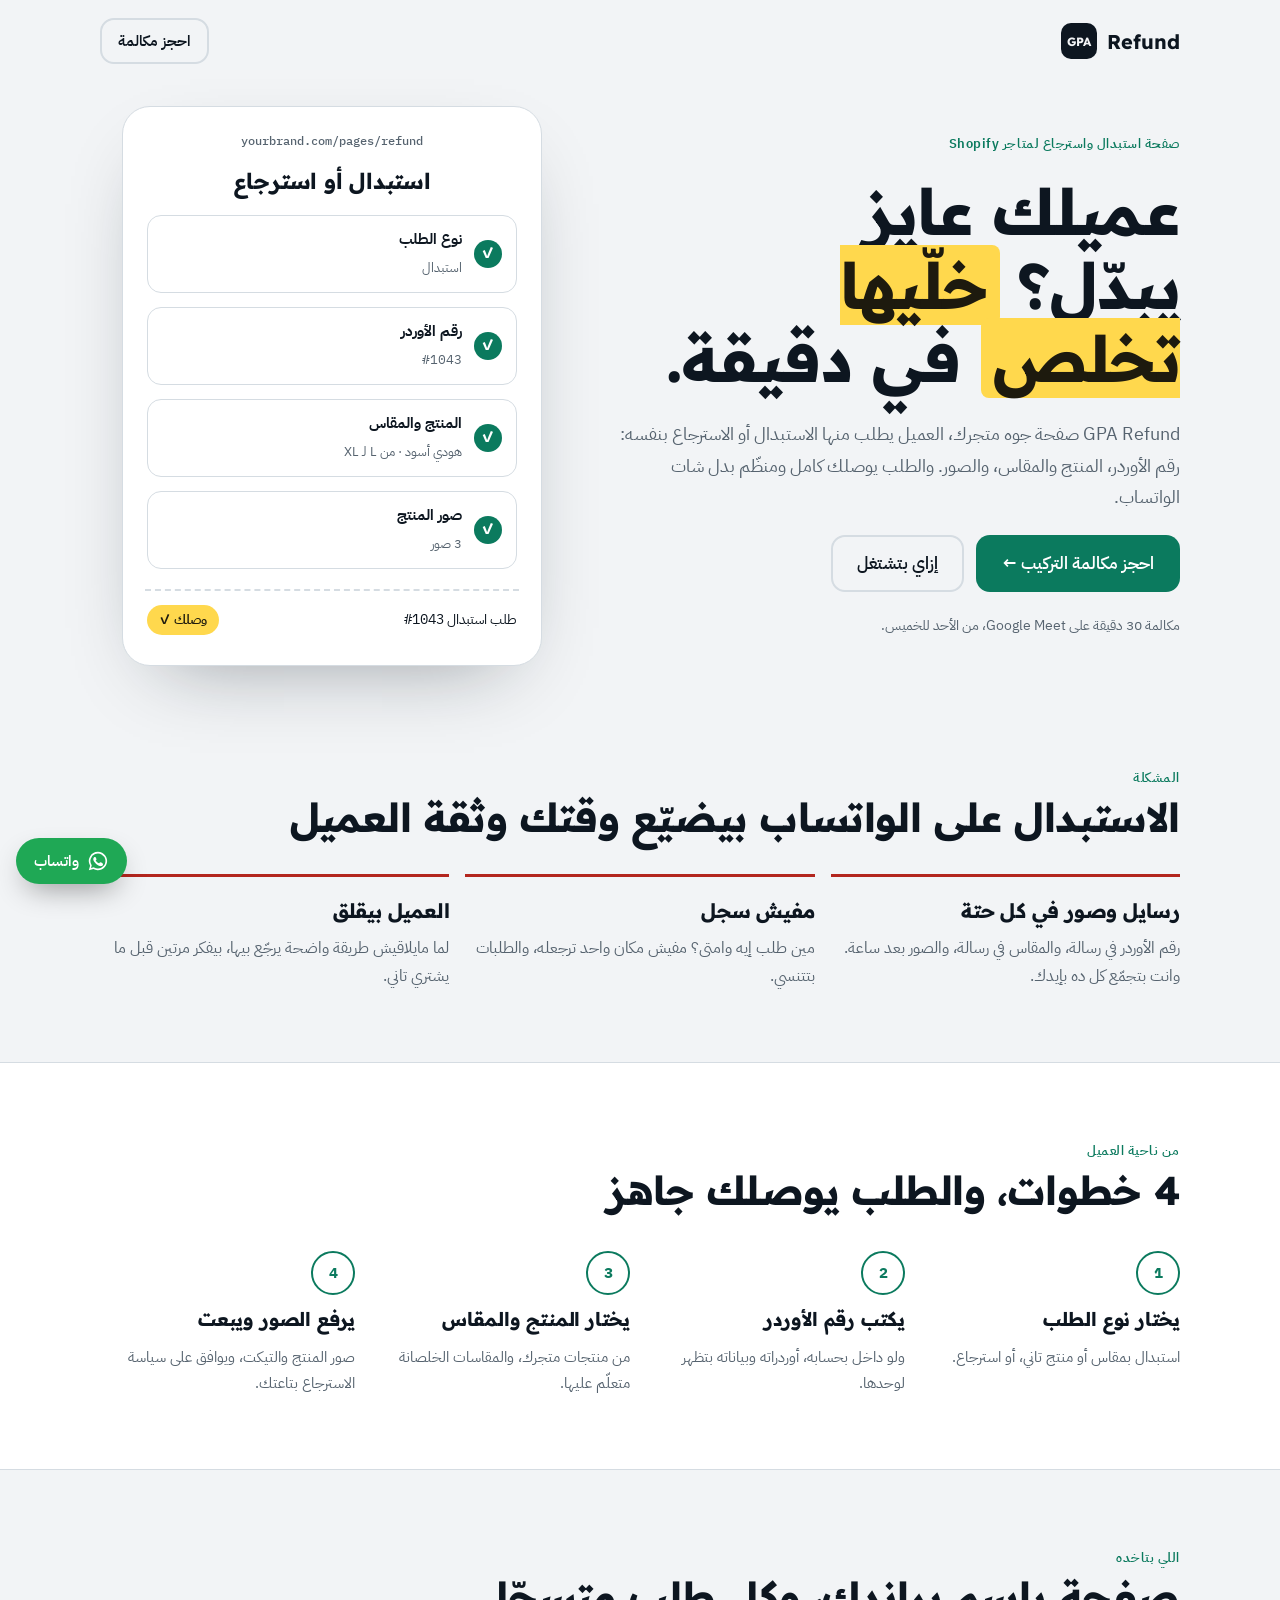
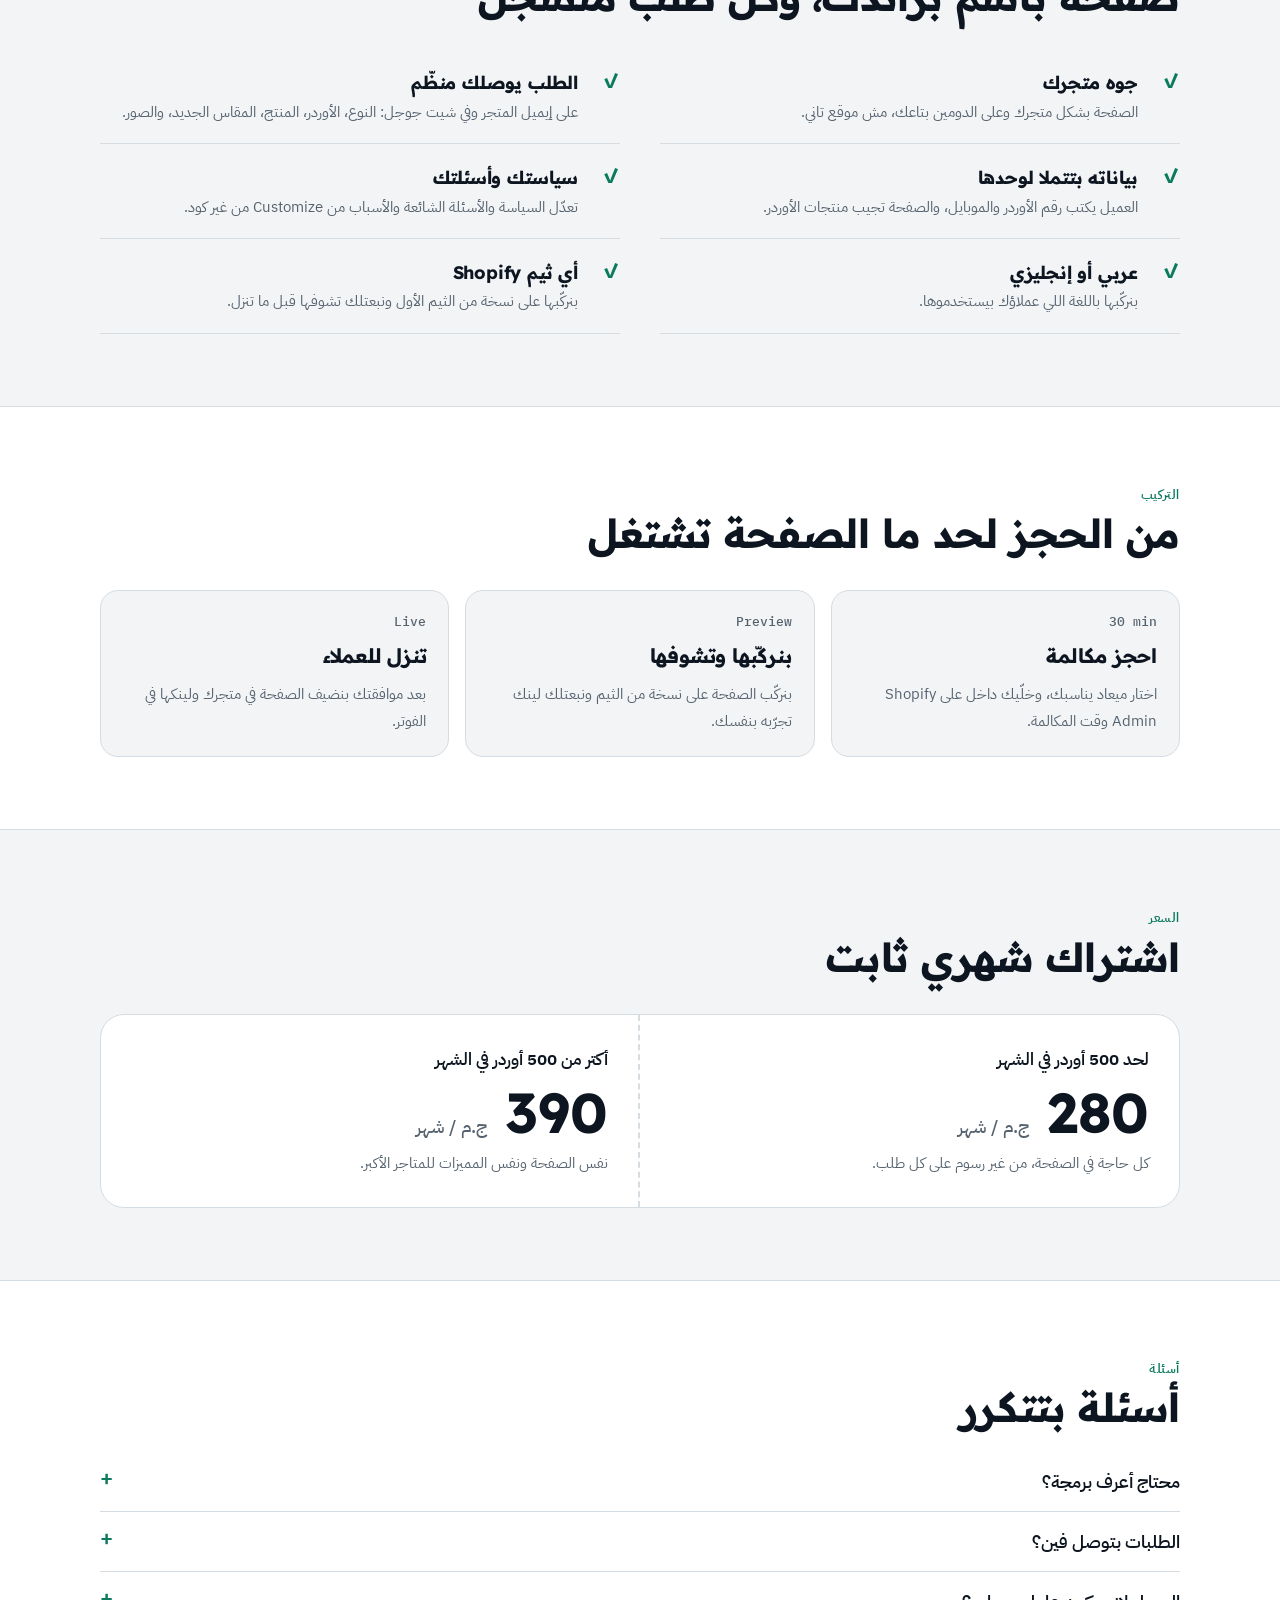
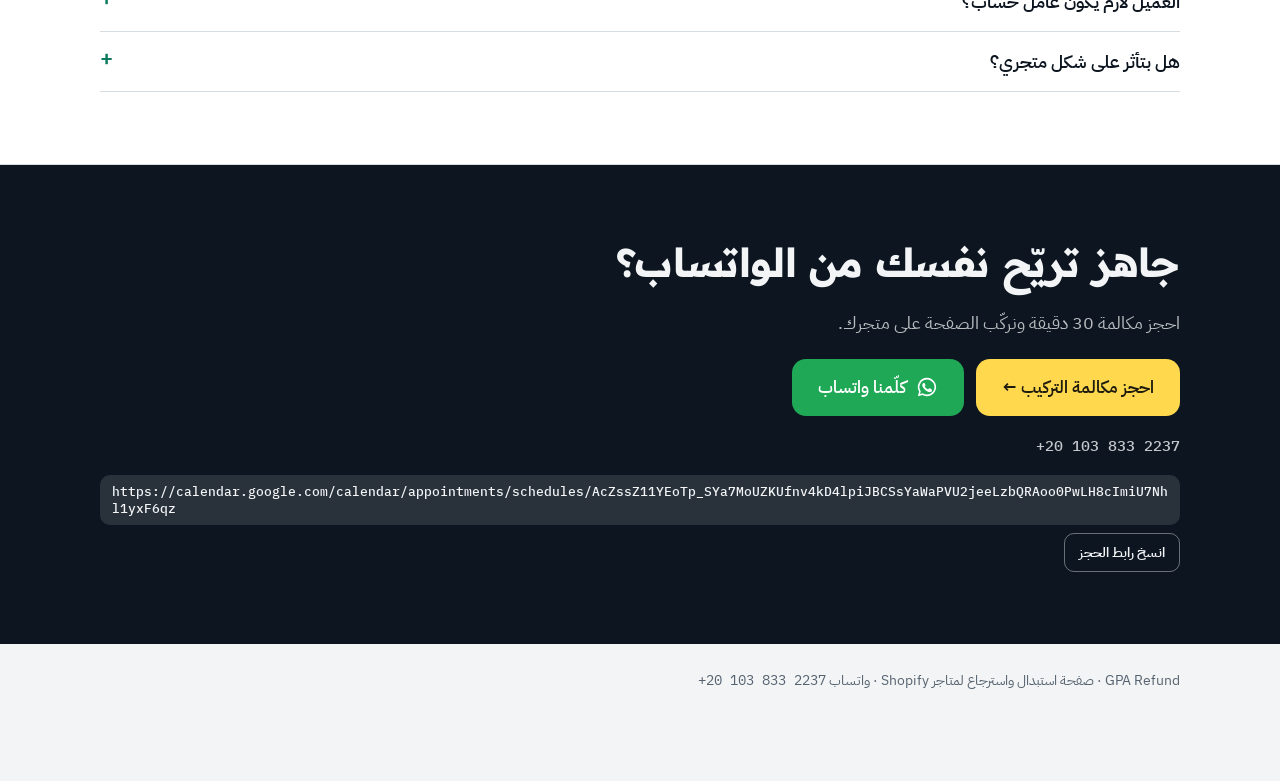
==== index.html @ 0c6393ae "Add files via upload" ====
<!doctype html>
<html lang="ar" dir="rtl">
<head>
<meta charset="utf-8">
<meta name="viewport" content="width=device-width,initial-scale=1,viewport-fit=cover">
<meta name="description" content="GPA Refund — صفحة استبدال واسترجاع لمتاجر Shopify. احجز مكالمة التركيب.">
<style>:root{color-scheme:light;padding-top:env(safe-area-inset-top,0px);padding-bottom:env(safe-area-inset-bottom,0px)}body{margin:0}img{max-width:100%}[hidden]{display:none!important}</style>
<title>GPA Refund</title>
<link rel="preconnect" href="https://fonts.googleapis.com">
<link rel="preconnect" href="https://fonts.gstatic.com" crossorigin>
<link rel="stylesheet" href="https://fonts.googleapis.com/css2?family=Readex+Pro:wght@500;700&family=IBM+Plex+Sans+Arabic:wght@400;500;600&family=IBM+Plex+Mono:wght@500&display=swap">
<style>
  /* Layout: a return-slip motif — sections read like the stub of a returns ticket; one bold hero, quiet bands below */
  :root {
    --bg: #f2f4f6; --paper: #ffffff; --ink: #0d1620; --muted: #56636f; --line: #d5dce2;
    --accent: #0b7a5e; --accent-ink: #ffffff; --tag: #ffd84d; --tag-ink: #1d1a0e; --bad: #b3261e;
    --display: "Readex Pro", "IBM Plex Sans Arabic", system-ui, sans-serif;
    --body: "IBM Plex Sans Arabic", "Segoe UI", system-ui, sans-serif;
    --mono: "IBM Plex Mono", ui-monospace, Menlo, monospace;
  }
  @media (prefers-color-scheme: dark) {
    :root:not([data-theme="light"]) { --bg: #0c1218; --paper: #141c25; --ink: #e9eef3; --muted: #9aa7b3; --line: #26323f; --accent: #3cc49d; --accent-ink: #04221a; --tag: #f4cd3c; --tag-ink: #1d1a0e; --bad: #ff8a80; color-scheme: dark; }
  }
  :root[data-theme="dark"] { --bg: #0c1218; --paper: #141c25; --ink: #e9eef3; --muted: #9aa7b3; --line: #26323f; --accent: #3cc49d; --accent-ink: #04221a; --tag: #f4cd3c; --tag-ink: #1d1a0e; --bad: #ff8a80; color-scheme: dark; }

  * { box-sizing: border-box; }
  body { background: var(--bg); color: var(--ink); font: 400 17px/1.75 var(--body); }
  .band { padding-left: max(16px, env(safe-area-inset-left, 0px)); padding-right: max(16px, env(safe-area-inset-right, 0px)); padding-block: 72px; }
  .wrap { max-width: 1080px; margin-inline: auto; }
  h1, h2, h3 { font-family: var(--display); text-wrap: balance; margin: 0; letter-spacing: -0.01em; }
  h2 { font-size: clamp(28px, 4vw, 40px); line-height: 1.25; }
  p { margin: 0; }
  .lead { color: var(--muted); font-size: 18px; max-width: 58ch; }
  .eyebrow { font: 600 13px var(--body); color: var(--accent); letter-spacing: .04em; }
  .mono { font-family: var(--mono); direction: ltr; unicode-bidi: isolate; }
  a { color: inherit; }
  :focus-visible { outline: 3px solid var(--accent); outline-offset: 3px; border-radius: 6px; }

  .btn { display: inline-flex; align-items: center; gap: 10px; font: 600 17px var(--body); text-decoration: none; border-radius: 14px; padding: 14px 24px; min-height: 52px; border: 2px solid transparent; transition: transform .15s ease; }
  .btn:hover { transform: translateY(-2px); }
  .btn--main { background: var(--accent); color: var(--accent-ink); }
  .btn--ghost { border-color: var(--line); color: var(--ink); background: transparent; }
  @media (prefers-reduced-motion: reduce) { .btn { transition: none; } .btn:hover { transform: none; } }

  /* nav */
  .nav { padding-block: 18px; padding-left: max(16px, env(safe-area-inset-left, 0px)); padding-right: max(16px, env(safe-area-inset-right, 0px)); }
  .nav .wrap { display: flex; justify-content: space-between; align-items: center; gap: 12px; }
  .logo { display: flex; align-items: center; gap: 10px; font: 700 20px var(--display); direction: ltr; }
  .logo i { font-style: normal; display: grid; place-items: center; width: 36px; height: 36px; border-radius: 10px; background: var(--ink); color: var(--bg); font-size: 12px; }

  /* hero */
  .hero { padding-top: 24px; }
  .hero .wrap { display: grid; grid-template-columns: 1.1fr .9fr; gap: 48px; align-items: center; }
  .hero h1 { font-size: clamp(38px, 6vw, 64px); line-height: 1.15; }
  .hero h1 em { font-style: normal; background: var(--tag); color: var(--tag-ink); padding-inline: .18em; border-radius: 8px; }
  .hero .copy { display: grid; gap: 22px; min-width: 0; }
  .ctas { display: flex; flex-wrap: wrap; gap: 12px; }
  .note { font-size: 14px; color: var(--muted); }

  /* the slip (phone mock) */
  .slip { background: var(--paper); border: 1px solid var(--line); border-radius: 28px; padding: 26px 24px 30px; display: grid; gap: 14px; box-shadow: 0 30px 80px -40px rgba(13,22,32,.45); position: relative; max-width: 420px; justify-self: center; width: 100%; }
  .slip::after { content: ""; position: absolute; inset-inline: 22px; bottom: 74px; border-top: 2px dashed var(--line); }
  .slip .url { font: 500 12px var(--mono); color: var(--muted); text-align: center; direction: ltr; }
  .slip h3 { font-size: 22px; text-align: center; }
  .step { display: flex; align-items: center; gap: 12px; border: 1px solid var(--line); border-radius: 14px; padding: 10px 14px; }
  .step b { display: block; font-size: 15px; }
  .step small { color: var(--muted); font-size: 13px; }
  .tick { flex: none; width: 28px; height: 28px; border-radius: 50%; background: var(--accent); color: var(--accent-ink); display: grid; place-items: center; font-size: 15px; font-weight: 700; }
  .stub { display: flex; justify-content: space-between; align-items: center; gap: 10px; padding-top: 22px; font-size: 14px; }
  .stub .mono { font-size: 14px; }
  .chip { background: var(--tag); color: var(--tag-ink); border-radius: 999px; padding: 4px 12px; font-weight: 600; font-size: 13px; }

  /* problem */
  .pains { display: grid; grid-template-columns: repeat(3, 1fr); gap: 16px; margin-top: 32px; }
  .pain { border-top: 3px solid var(--bad); padding-top: 16px; display: grid; gap: 6px; min-width: 0; }
  .pain h3 { font-size: 20px; }
  .pain p { color: var(--muted); font-size: 16px; }

  /* flow */
  .paper { background: var(--paper); border-block: 1px solid var(--line); }
  .flow { list-style: none; padding: 0; margin: 36px 0 0; display: grid; grid-template-columns: repeat(4, 1fr); gap: 20px; counter-reset: s; }
  .flow li { counter-increment: s; display: grid; gap: 8px; align-content: start; min-width: 0; }
  .flow li::before { content: counter(s); font: 700 15px var(--mono); width: 40px; height: 40px; border-radius: 50%; border: 2px solid var(--accent); color: var(--accent); display: grid; place-items: center; }
  .flow h3 { font-size: 19px; }
  .flow p { color: var(--muted); font-size: 15px; }

  /* features */
  .feats { display: grid; grid-template-columns: repeat(2, 1fr); gap: 0 40px; margin-top: 28px; }
  .feat { display: grid; grid-template-columns: 28px 1fr; gap: 14px; padding-block: 18px; border-bottom: 1px solid var(--line); min-width: 0; }
  .feat .k { color: var(--accent); font-weight: 700; font-size: 20px; line-height: 1.4; }
  .feat h3 { font-size: 18px; }
  .feat p { color: var(--muted); font-size: 15px; }

  /* setup */
  .setup { display: grid; grid-template-columns: repeat(3, 1fr); gap: 16px; margin-top: 32px; }
  .s { background: var(--bg); border: 1px solid var(--line); border-radius: 18px; padding: 22px; display: grid; gap: 8px; align-content: start; min-width: 0; }
  .s .t { font: 500 13px var(--mono); color: var(--muted); direction: ltr; text-align: end; }
  .s h3 { font-size: 20px; }
  .s p { color: var(--muted); font-size: 15px; }

  /* pricing */
  .price { display: grid; grid-template-columns: 1fr 1fr; gap: 0; margin-top: 32px; background: var(--paper); border: 1px solid var(--line); border-radius: 24px; overflow: hidden; }
  .plan { padding: 30px; display: grid; gap: 10px; align-content: start; min-width: 0; }
  .plan + .plan { border-inline-start: 2px dashed var(--line); }
  .plan .amt { font: 700 56px/1 var(--display); font-variant-numeric: tabular-nums; }
  .plan .amt small { font: 500 18px var(--body); color: var(--muted); }
  .plan p { color: var(--muted); font-size: 15px; }
  .plan .who { font-weight: 600; }

  /* faq */
  details { border-bottom: 1px solid var(--line); padding-block: 16px; }
  summary { cursor: pointer; font: 600 18px var(--body); list-style: none; display: flex; justify-content: space-between; gap: 12px; }
  summary::-webkit-details-marker { display: none; }
  summary::after { content: "+"; color: var(--accent); font-size: 22px; line-height: 1; }
  details[open] summary::after { content: "−"; }
  details p { color: var(--muted); margin-top: 8px; font-size: 16px; max-width: 70ch; }

  /* final */
  .final { background: var(--ink); color: var(--bg); }
  .final .wrap { display: grid; gap: 20px; justify-items: start; }
  .final h2 { color: var(--bg); }
  .final .lead { color: color-mix(in srgb, var(--bg) 75%, transparent); }
  .final .btn--main { background: var(--tag); color: var(--tag-ink); }
  .copyrow { display: flex; flex-wrap: wrap; gap: 8px; align-items: center; max-width: 100%; }
  .copyrow code { font: 500 13px var(--mono); background: color-mix(in srgb, var(--bg) 12%, transparent); padding: 8px 12px; border-radius: 10px; overflow-wrap: anywhere; direction: ltr; max-width: 100%; }
  .copybtn { font: 600 14px var(--body); background: transparent; color: var(--bg); border: 1px solid color-mix(in srgb, var(--bg) 40%, transparent); border-radius: 10px; padding: 8px 14px; cursor: pointer; }
  .wa { --wa: #1fa855; --wa-ink: #ffffff; }
  @media (prefers-color-scheme: dark) { :root:not([data-theme="light"]) .wa { --wa: #25d366; --wa-ink: #05210f; } }
  :root[data-theme="dark"] .wa { --wa: #25d366; --wa-ink: #05210f; }
  .btn--wa { background: var(--wa); color: var(--wa-ink); }
  .wa-float { position: fixed; z-index: 20; left: calc(16px + env(safe-area-inset-left, 0px)); bottom: calc(16px + env(safe-area-inset-bottom, 0px)); display: inline-flex; align-items: center; gap: 8px; background: var(--wa); color: var(--wa-ink); text-decoration: none; font: 600 15px var(--body); border-radius: 999px; padding: 12px 18px; box-shadow: 0 12px 30px -10px rgba(0,0,0,.45); }
  .wa-float svg, .btn--wa svg { width: 22px; height: 22px; flex: none; }
  .final .phone { font: 500 15px var(--mono); direction: ltr; unicode-bidi: isolate; color: color-mix(in srgb, var(--bg) 80%, transparent); user-select: all; }
  footer { padding-bottom: 88px; }
  footer { padding-block: 24px 88px; padding-left: max(16px, env(safe-area-inset-left, 0px)); padding-right: max(16px, env(safe-area-inset-right, 0px)); color: var(--muted); font-size: 14px; }

  @media (max-width: 860px) {
    .hero .wrap { grid-template-columns: 1fr; }
    .pains, .setup { grid-template-columns: 1fr; }
    .flow { grid-template-columns: 1fr 1fr; }
    .feats, .price { grid-template-columns: 1fr; }
    .plan + .plan { border-inline-start: 0; border-top: 2px dashed var(--line); }
    .band { padding-block: 56px; }
  }
  @media (max-width: 480px) { .flow { grid-template-columns: 1fr; } }
</style>

</head>
<body>
<div dir="rtl" lang="ar">
  <header class="nav">
    <div class="wrap">
      <div class="logo"><i>GPA</i>Refund</div>
      <a class="btn btn--ghost" href="https://calendar.google.com/calendar/appointments/schedules/AcZssZ11YEoTp_SYa7MoUZKUfnv4kD4lpiJBCSsYaWaPVU2jeeLzbQRAoo0PwLH8cImiU7Nhl1yxF6qz" target="_blank" rel="noopener" style="min-height:44px;padding:10px 16px;font-size:15px">احجز مكالمة</a>
    </div>
  </header>

  <section class="band hero">
    <div class="wrap">
      <div class="copy">
        <span class="eyebrow">صفحة استبدال واسترجاع لمتاجر Shopify</span>
        <h1>عميلك عايز يبدّل؟ <em>خلّيها تخلص</em> في دقيقة.</h1>
        <p class="lead">GPA Refund صفحة جوه متجرك، العميل يطلب منها الاستبدال أو الاسترجاع بنفسه: رقم الأوردر، المنتج والمقاس، والصور. والطلب يوصلك كامل ومنظّم بدل شات الواتساب.</p>
        <div class="ctas">
          <a class="btn btn--main" href="https://calendar.google.com/calendar/appointments/schedules/AcZssZ11YEoTp_SYa7MoUZKUfnv4kD4lpiJBCSsYaWaPVU2jeeLzbQRAoo0PwLH8cImiU7Nhl1yxF6qz" target="_blank" rel="noopener">احجز مكالمة التركيب ←</a>
          <a class="btn btn--ghost" href="#how">إزاي بتشتغل</a>
        </div>
        <p class="note">مكالمة 30 دقيقة على Google Meet، من الأحد للخميس.</p>
      </div>

      <div class="slip" aria-label="مثال لطلب استبدال من الصفحة">
        <div class="url">yourbrand.com/pages/refund</div>
        <h3>استبدال أو استرجاع</h3>
        <div class="step"><span class="tick">✓</span><div><b>نوع الطلب</b><small>استبدال</small></div></div>
        <div class="step"><span class="tick">✓</span><div><b>رقم الأوردر</b><small class="mono">#1043</small></div></div>
        <div class="step"><span class="tick">✓</span><div><b>المنتج والمقاس</b><small>هودي أسود · من L لـ XL</small></div></div>
        <div class="step"><span class="tick">✓</span><div><b>صور المنتج</b><small>3 صور</small></div></div>
        <div class="stub"><span>طلب استبدال <span class="mono">#1043</span></span><span class="chip">وصلك ✓</span></div>
      </div>
    </div>
  </section>

  <section class="band" style="padding-top:24px">
    <div class="wrap">
      <span class="eyebrow">المشكلة</span>
      <h2>الاستبدال على الواتساب بيضيّع وقتك وثقة العميل</h2>
      <div class="pains">
        <div class="pain"><h3>رسايل وصور في كل حتة</h3><p>رقم الأوردر في رسالة، والمقاس في رسالة، والصور بعد ساعة. وانت بتجمّع كل ده بإيدك.</p></div>
        <div class="pain"><h3>مفيش سجل</h3><p>مين طلب إيه وامتى؟ مفيش مكان واحد ترجعله، والطلبات بتتنسي.</p></div>
        <div class="pain"><h3>العميل بيقلق</h3><p>لما مايلاقيش طريقة واضحة يرجّع بيها، بيفكر مرتين قبل ما يشتري تاني.</p></div>
      </div>
    </div>
  </section>

  <section class="band paper" id="how">
    <div class="wrap">
      <span class="eyebrow">من ناحية العميل</span>
      <h2>4 خطوات، والطلب يوصلك جاهز</h2>
      <ol class="flow">
        <li><h3>يختار نوع الطلب</h3><p>استبدال بمقاس أو منتج تاني، أو استرجاع.</p></li>
        <li><h3>يكتب رقم الأوردر</h3><p>ولو داخل بحسابه، أوردراته وبياناته بتظهر لوحدها.</p></li>
        <li><h3>يختار المنتج والمقاس</h3><p>من منتجات متجرك، والمقاسات الخلصانة متعلّم عليها.</p></li>
        <li><h3>يرفع الصور ويبعت</h3><p>صور المنتج والتيكت، ويوافق على سياسة الاسترجاع بتاعتك.</p></li>
      </ol>
    </div>
  </section>

  <section class="band">
    <div class="wrap">
      <span class="eyebrow">اللي بتاخده</span>
      <h2>صفحة باسم براندك، وكل طلب متسجّل</h2>
      <div class="feats">
        <div class="feat"><span class="k">✓</span><div><h3>جوه متجرك</h3><p>الصفحة بشكل متجرك وعلى الدومين بتاعك، مش موقع تاني.</p></div></div>
        <div class="feat"><span class="k">✓</span><div><h3>الطلب يوصلك منظّم</h3><p>على إيميل المتجر وفي شيت جوجل: النوع، الأوردر، المنتج، المقاس الجديد، والصور.</p></div></div>
        <div class="feat"><span class="k">✓</span><div><h3>بياناته بتتملا لوحدها</h3><p>العميل يكتب رقم الأوردر والموبايل، والصفحة تجيب منتجات الأوردر.</p></div></div>
        <div class="feat"><span class="k">✓</span><div><h3>سياستك وأسئلتك</h3><p>تعدّل السياسة والأسئلة الشائعة والأسباب من Customize من غير كود.</p></div></div>
        <div class="feat"><span class="k">✓</span><div><h3>عربي أو إنجليزي</h3><p>بنركّبها باللغة اللي عملاؤك بيستخدموها.</p></div></div>
        <div class="feat"><span class="k">✓</span><div><h3>أي ثيم Shopify</h3><p>بنركّبها على نسخة من الثيم الأول ونبعتلك تشوفها قبل ما تنزل.</p></div></div>
      </div>
    </div>
  </section>

  <section class="band paper">
    <div class="wrap">
      <span class="eyebrow">التركيب</span>
      <h2>من الحجز لحد ما الصفحة تشتغل</h2>
      <div class="setup">
        <div class="s"><span class="t">30 min</span><h3>احجز مكالمة</h3><p>اختار ميعاد يناسبك، وخلّيك داخل على Shopify Admin وقت المكالمة.</p></div>
        <div class="s"><span class="t">Preview</span><h3>بنركّبها وتشوفها</h3><p>بنركّب الصفحة على نسخة من الثيم ونبعتلك لينك تجرّبه بنفسك.</p></div>
        <div class="s"><span class="t">Live</span><h3>تنزل للعملاء</h3><p>بعد موافقتك بنضيف الصفحة في متجرك ولينكها في الفوتر.</p></div>
      </div>
    </div>
  </section>

  <section class="band" id="price">
    <div class="wrap">
      <span class="eyebrow">السعر</span>
      <h2>اشتراك شهري ثابت</h2>
      <div class="price">
        <div class="plan"><span class="who">لحد 500 أوردر في الشهر</span><div class="amt">280 <small>ج.م / شهر</small></div><p>كل حاجة في الصفحة، من غير رسوم على كل طلب.</p></div>
        <div class="plan"><span class="who">أكتر من 500 أوردر في الشهر</span><div class="amt">390 <small>ج.م / شهر</small></div><p>نفس الصفحة ونفس المميزات للمتاجر الأكبر.</p></div>
      </div>
    </div>
  </section>

  <section class="band paper">
    <div class="wrap">
      <span class="eyebrow">أسئلة</span>
      <h2>أسئلة بتتكرر</h2>
      <div style="margin-top:20px">
        <details><summary>محتاج أعرف برمجة؟</summary><p>لأ. إحنا بنركّبها معاك في المكالمة، وبعدها بتعدّل النصوص والسياسة من Customize عادي.</p></details>
        <details><summary>الطلبات بتوصل فين؟</summary><p>على إيميل المتجر، وبتتسجل كمان في شيت جوجل علشان يبقى عندك سجل لكل الطلبات.</p></details>
        <details><summary>العميل لازم يكون عامل حساب؟</summary><p>لأ. يكتب رقم الأوردر وبياناته. ولو عامل حساب ودخل، أوردراته بتظهرله لوحدها.</p></details>
        <details><summary>هل بتأثر على شكل متجري؟</summary><p>بنركّبها على نسخة من الثيم الأول وتشوفها بلينك Preview. مفيش حاجة بتتغير في متجرك قبل ما توافق.</p></details>
      </div>
    </div>
  </section>

  <section class="band final">
    <div class="wrap">
      <h2>جاهز تريّح نفسك من الواتساب؟</h2>
      <p class="lead">احجز مكالمة 30 دقيقة ونركّب الصفحة على متجرك.</p>
      <div class="ctas wa">
        <a class="btn btn--main" href="https://calendar.google.com/calendar/appointments/schedules/AcZssZ11YEoTp_SYa7MoUZKUfnv4kD4lpiJBCSsYaWaPVU2jeeLzbQRAoo0PwLH8cImiU7Nhl1yxF6qz" target="_blank" rel="noopener">احجز مكالمة التركيب ←</a>
        <a class="btn btn--wa" href="https://wa.me/201038332237?text=%D8%A3%D9%87%D9%84%D8%A7%D9%8B%D8%8C%20%D8%B9%D8%A7%D9%8A%D8%B2%20%D8%A3%D8%B9%D8%B1%D9%81%20%D8%AA%D9%81%D8%A7%D8%B5%D9%8A%D9%84%20GPA%20Refund" target="_blank" rel="noopener"><svg viewBox="0 0 24 24" fill="currentColor" aria-hidden="true"><path d="M12 2a10 10 0 0 0-8.6 15.1L2 22l5-1.3A10 10 0 1 0 12 2zm0 18.2c-1.5 0-3-.4-4.3-1.2l-.3-.2-3 .8.8-2.9-.2-.3A8.2 8.2 0 1 1 12 20.2zm4.5-6.1c-.2-.1-1.5-.7-1.7-.8-.2-.1-.4-.1-.6.1l-.8 1c-.1.2-.3.2-.5.1a6.7 6.7 0 0 1-3.3-2.9c-.2-.4.2-.4.7-1.3.1-.2 0-.3 0-.4l-.8-1.8c-.2-.5-.4-.4-.6-.4h-.5a1 1 0 0 0-.7.3 3 3 0 0 0-.9 2.2 5.2 5.2 0 0 0 1.1 2.7 11.8 11.8 0 0 0 4.5 4c1.7.7 2.3.8 3.2.6.5-.1 1.5-.6 1.7-1.2.2-.6.2-1.1.2-1.2-.1-.1-.3-.2-.5-.3z"/></svg>كلّمنا واتساب</a>
      </div>
      <p class="phone">+20 103 833 2237</p>
      <div class="copyrow">
        <code id="bookLink">https://calendar.google.com/calendar/appointments/schedules/AcZssZ11YEoTp_SYa7MoUZKUfnv4kD4lpiJBCSsYaWaPVU2jeeLzbQRAoo0PwLH8cImiU7Nhl1yxF6qz</code>
        <button type="button" class="copybtn" id="copyLink">انسخ رابط الحجز</button>
      </div>
    </div>
  </section>

  <footer><div class="wrap">GPA Refund · صفحة استبدال واسترجاع لمتاجر Shopify · واتساب <span class="mono">+20 103 833 2237</span></div></footer>
  <a class="wa wa-float" href="https://wa.me/201038332237?text=%D8%A3%D9%87%D9%84%D8%A7%D9%8B%D8%8C%20%D8%B9%D8%A7%D9%8A%D8%B2%20%D8%A3%D8%B9%D8%B1%D9%81%20%D8%AA%D9%81%D8%A7%D8%B5%D9%8A%D9%84%20GPA%20Refund" target="_blank" rel="noopener" aria-label="كلّمنا على واتساب"><svg viewBox="0 0 24 24" fill="currentColor" aria-hidden="true"><path d="M12 2a10 10 0 0 0-8.6 15.1L2 22l5-1.3A10 10 0 1 0 12 2zm0 18.2c-1.5 0-3-.4-4.3-1.2l-.3-.2-3 .8.8-2.9-.2-.3A8.2 8.2 0 1 1 12 20.2zm4.5-6.1c-.2-.1-1.5-.7-1.7-.8-.2-.1-.4-.1-.6.1l-.8 1c-.1.2-.3.2-.5.1a6.7 6.7 0 0 1-3.3-2.9c-.2-.4.2-.4.7-1.3.1-.2 0-.3 0-.4l-.8-1.8c-.2-.5-.4-.4-.6-.4h-.5a1 1 0 0 0-.7.3 3 3 0 0 0-.9 2.2 5.2 5.2 0 0 0 1.1 2.7 11.8 11.8 0 0 0 4.5 4c1.7.7 2.3.8 3.2.6.5-.1 1.5-.6 1.7-1.2.2-.6.2-1.1.2-1.2-.1-.1-.3-.2-.5-.3z"/></svg>واتساب</a>
</div>

<script>
  document.getElementById('copyLink').addEventListener('click', function () {
    var b = this, t = document.getElementById('bookLink').textContent.trim();
    function done(ok) { b.textContent = ok ? 'اتنسخ ✓' : 'حدّد الرابط وانسخه'; setTimeout(function () { b.textContent = 'انسخ رابط الحجز'; }, 2200); }
    try {
      navigator.clipboard.writeText(t).then(function () { done(true); }, function () { selectIt(); done(false); });
    } catch (e) { selectIt(); done(false); }
    function selectIt() { var r = document.createRange(); r.selectNodeContents(document.getElementById('bookLink')); var s = getSelection(); s.removeAllRanges(); s.addRange(r); }
  });
</script>

</body>
</html>
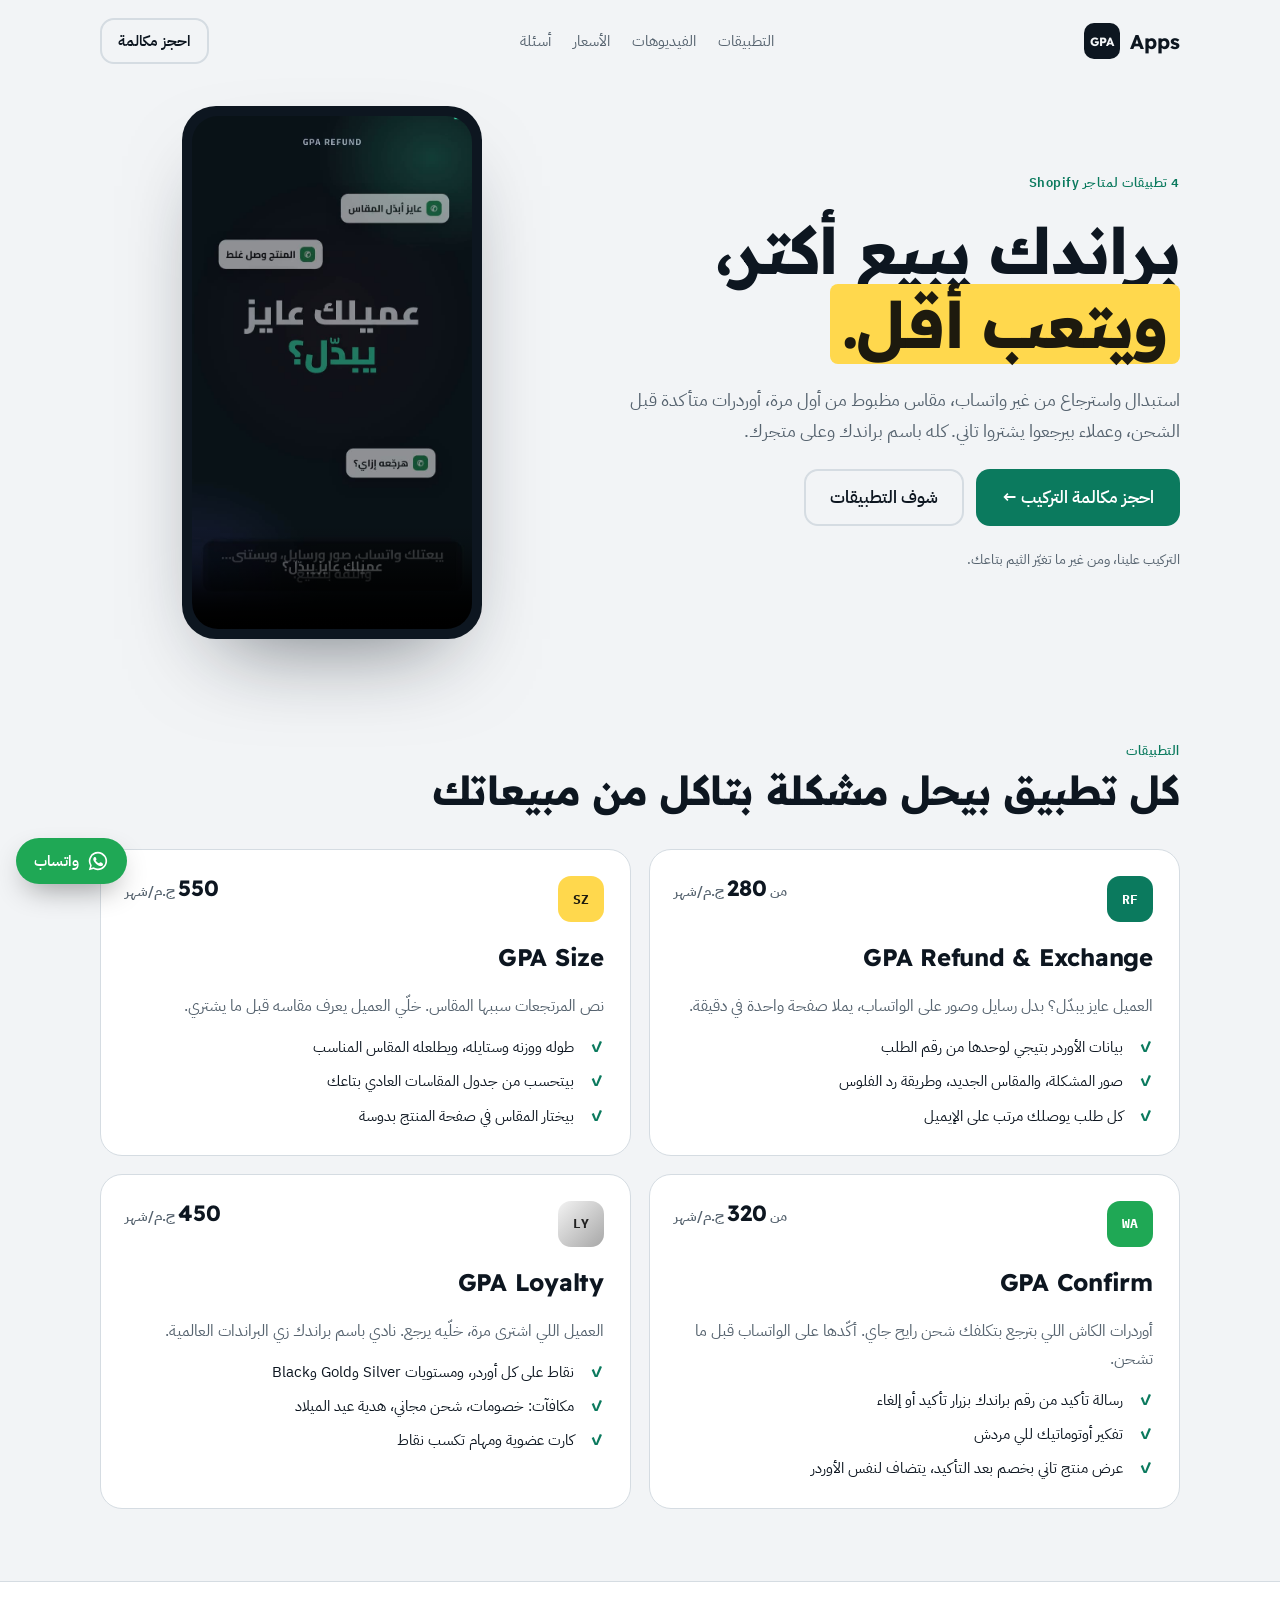
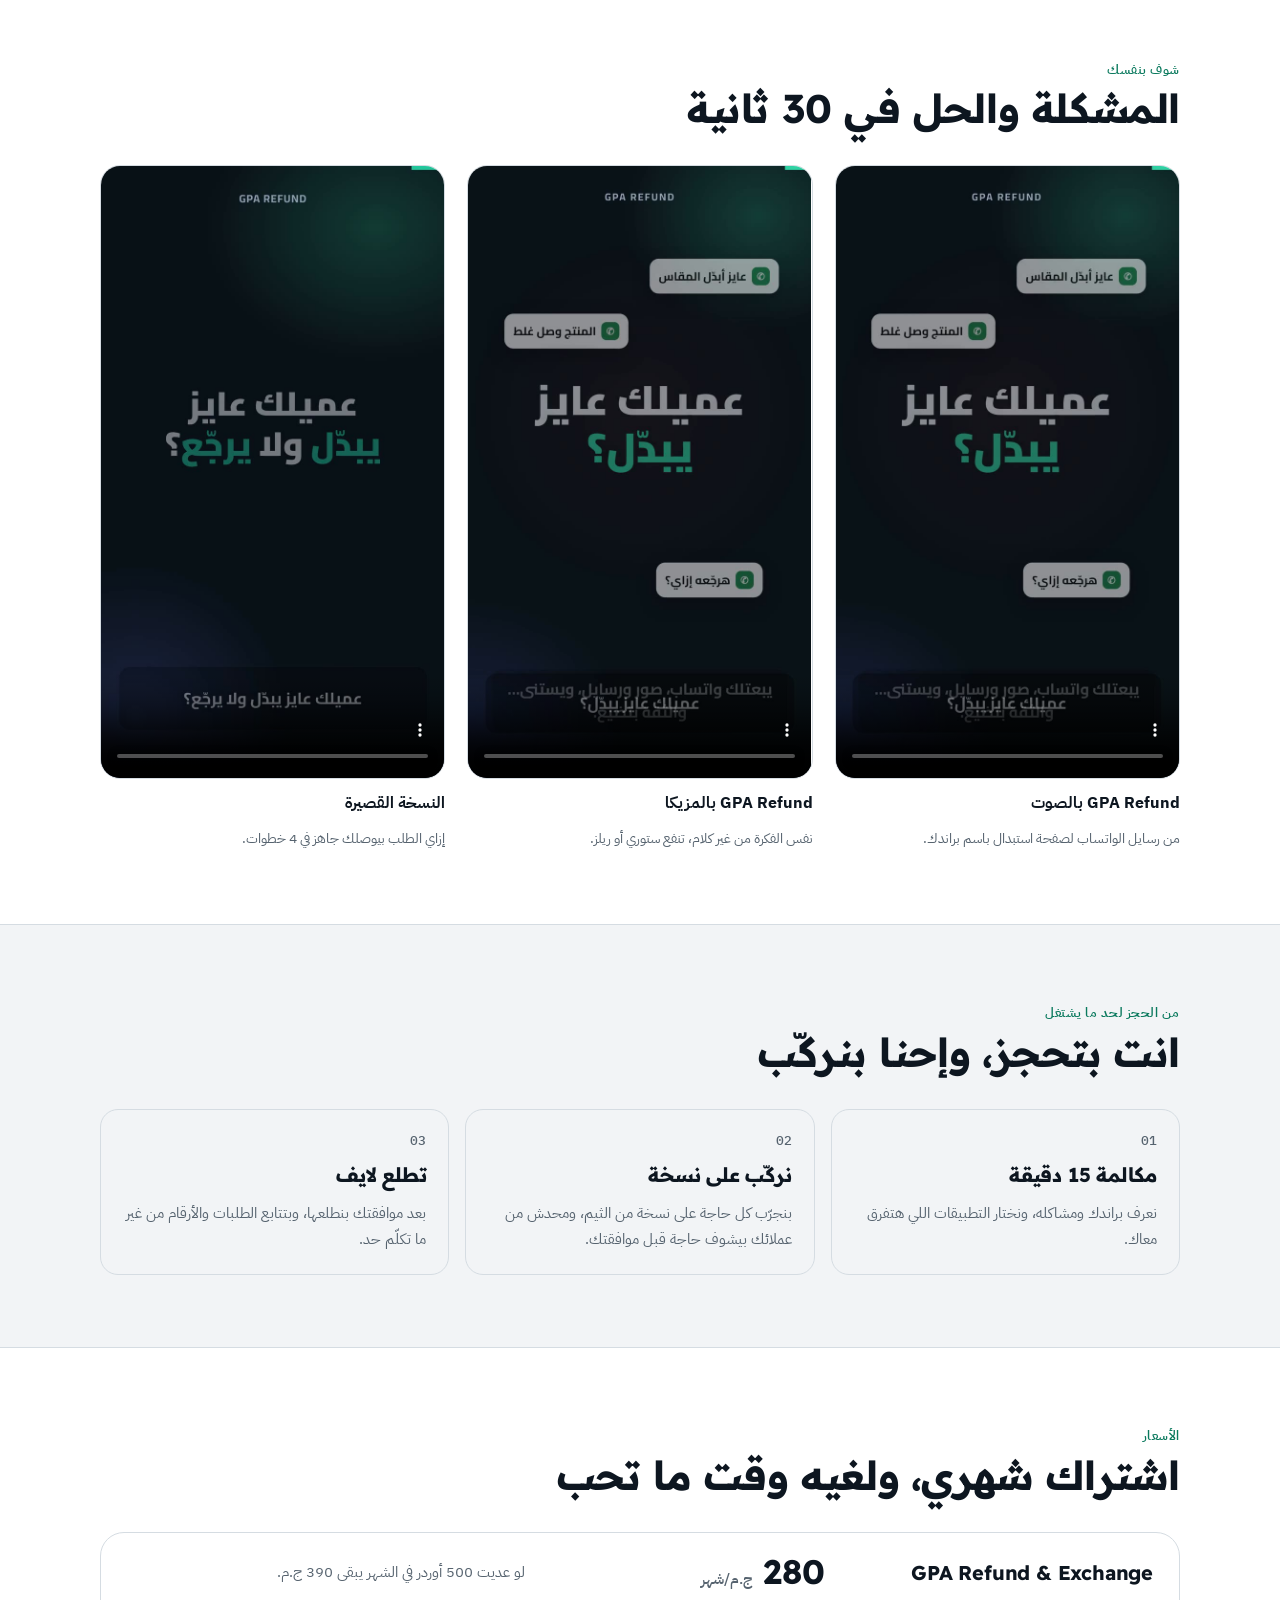
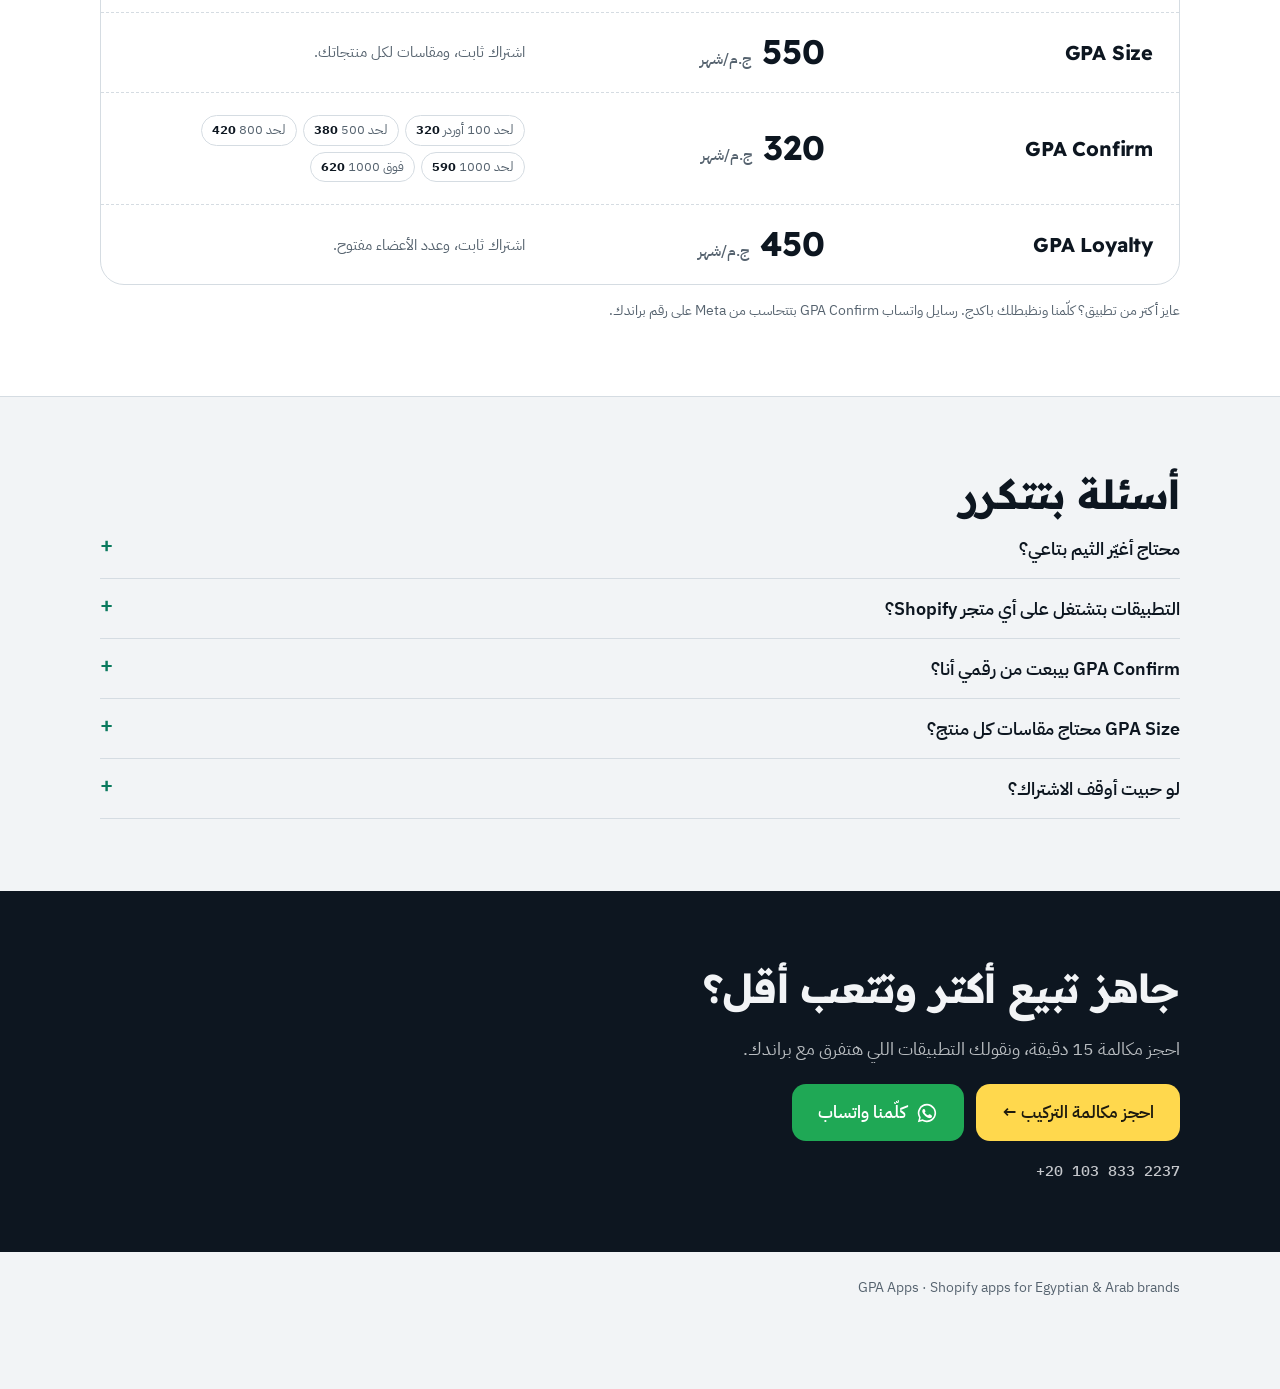
==== commit 9dbdd5f1: "Add files via upload" ====
--- a/index.html
+++ b/index.html
@@ -3,9 +3,9 @@
 <head>
 <meta charset="utf-8">
 <meta name="viewport" content="width=device-width,initial-scale=1,viewport-fit=cover">
-<meta name="description" content="GPA Refund — صفحة استبدال واسترجاع لمتاجر Shopify. احجز مكالمة التركيب.">
+<meta name="description" content="GPA Apps — 4 تطبيقات لمتاجر Shopify: استبدال واسترجاع، مساعد مقاسات، تأكيد الأوردرات على واتساب، ونادي ولاء للعملاء. احجز مكالمة التركيب.">
 <style>:root{color-scheme:light;padding-top:env(safe-area-inset-top,0px);padding-bottom:env(safe-area-inset-bottom,0px)}body{margin:0}img{max-width:100%}[hidden]{display:none!important}</style>
-<title>GPA Refund</title>
+<title>GPA Apps</title>
 <link rel="preconnect" href="https://fonts.googleapis.com">
 <link rel="preconnect" href="https://fonts.gstatic.com" crossorigin>
 <link rel="stylesheet" href="https://fonts.googleapis.com/css2?family=Readex+Pro:wght@500;700&family=IBM+Plex+Sans+Arabic:wght@400;500;600&family=IBM+Plex+Mono:wght@500&display=swap">
@@ -143,6 +143,45 @@
     .band { padding-block: 56px; }
   }
   @media (max-width: 480px) { .flow { grid-template-columns: 1fr; } }
+
+  /* apps */
+  .navlinks { display: flex; gap: 22px; font-size: 15px; }
+  .navlinks a { text-decoration: none; color: var(--muted); }
+  .navlinks a:hover { color: var(--ink); }
+  @media (max-width: 760px) { .navlinks { display: none; } }
+  .device { justify-self: center; width: min(300px, 78vw); aspect-ratio: 9 / 16; border-radius: 34px; padding: 10px; background: var(--ink); box-shadow: 0 40px 90px -40px rgba(13,22,32,.6); }
+  .device video { width: 100%; height: 100%; object-fit: cover; border-radius: 26px; display: block; background: #0b1117; }
+  .apps { display: grid; grid-template-columns: repeat(2, minmax(0, 1fr)); gap: 18px; margin-top: 34px; }
+  .app { background: var(--paper); border: 1px solid var(--line); border-radius: 22px; padding: 26px; display: grid; gap: 14px; align-content: start; min-width: 0; position: relative; }
+  .app .ic { width: 46px; height: 46px; border-radius: 13px; display: grid; place-items: center; font: 700 13px var(--mono); }
+  .app[data-a="refund"] .ic { background: var(--accent); color: var(--accent-ink); }
+  .app[data-a="size"] .ic { background: var(--tag); color: var(--tag-ink); }
+  .app[data-a="confirm"] .ic { background: #1fa855; color: #fff; }
+  .app[data-a="loyalty"] .ic { background: linear-gradient(135deg,#f3f3f3,#a7a7a7); color: #222; }
+  .app h3 { font-size: 24px; }
+  .app .pr { position: absolute; top: 24px; inset-inline-end: 24px; font: 600 14px var(--body); color: var(--muted); }
+  .app .pr b { color: var(--ink); font: 700 22px var(--display); }
+  .app .q { color: var(--muted); font-size: 16px; }
+  .app ul { margin: 0; padding: 0; list-style: none; display: grid; gap: 8px; }
+  .app li { display: grid; grid-template-columns: 22px 1fr; gap: 8px; font-size: 15px; }
+  .app li::before { content: "✓"; color: var(--accent); font-weight: 700; }
+  @media (max-width: 860px) { .apps { grid-template-columns: 1fr; } }
+  .vids { display: grid; grid-template-columns: repeat(3, minmax(0, 1fr)); gap: 22px; margin-top: 32px; }
+  .vid { display: grid; gap: 10px; min-width: 0; }
+  .vid video { width: 100%; aspect-ratio: 9 / 16; object-fit: cover; border-radius: 20px; background: #0b1117; border: 1px solid var(--line); }
+  .vid b { font-size: 16px; } .vid small { color: var(--muted); font-size: 14px; }
+  @media (max-width: 860px) { .vids { grid-template-columns: repeat(3, 72%); overflow-x: auto; scroll-snap-type: x mandatory; padding-bottom: 8px; } .vid { scroll-snap-align: start; } }
+  .ptable { margin-top: 32px; background: var(--paper); border: 1px solid var(--line); border-radius: 24px; overflow: hidden; }
+  .prow { display: grid; grid-template-columns: 1.1fr 1fr 1.4fr; gap: 16px; padding: 22px 26px; align-items: center; border-top: 1px dashed var(--line); }
+  .prow:first-child { border-top: 0; }
+  .prow h3 { font-size: 20px; }
+  .prow .amt { font: 700 34px/1 var(--display); font-variant-numeric: tabular-nums; }
+  .prow .amt small { font: 500 15px var(--body); color: var(--muted); }
+  .prow p { color: var(--muted); font-size: 15px; }
+  .tiers { display: flex; flex-wrap: wrap; gap: 6px; }
+  .tiers span { border: 1px solid var(--line); border-radius: 999px; padding: 3px 10px; font-size: 13px; color: var(--muted); }
+  .tiers span b { color: var(--ink); font-variant-numeric: tabular-nums; }
+  @media (max-width: 760px) { .prow { grid-template-columns: 1fr; gap: 8px; } }
 </style>
 
 </head>
@@ -150,7 +189,8 @@
 <div dir="rtl" lang="ar">
   <header class="nav">
     <div class="wrap">
-      <div class="logo"><i>GPA</i>Refund</div>
+      <div class="logo"><i>GPA</i>Apps</div>
+      <nav class="navlinks" aria-label="الصفحة"><a href="#apps">التطبيقات</a><a href="#videos">الفيديوهات</a><a href="#price">الأسعار</a><a href="#faq">أسئلة</a></nav>
       <a class="btn btn--ghost" href="https://calendar.google.com/calendar/appointments/schedules/AcZssZ11YEoTp_SYa7MoUZKUfnv4kD4lpiJBCSsYaWaPVU2jeeLzbQRAoo0PwLH8cImiU7Nhl1yxF6qz" target="_blank" rel="noopener" style="min-height:44px;padding:10px 16px;font-size:15px">احجز مكالمة</a>
     </div>
   </header>
@@ -158,134 +198,121 @@
   <section class="band hero">
     <div class="wrap">
       <div class="copy">
-        <span class="eyebrow">صفحة استبدال واسترجاع لمتاجر Shopify</span>
-        <h1>عميلك عايز يبدّل؟ <em>خلّيها تخلص</em> في دقيقة.</h1>
-        <p class="lead">GPA Refund صفحة جوه متجرك، العميل يطلب منها الاستبدال أو الاسترجاع بنفسه: رقم الأوردر، المنتج والمقاس، والصور. والطلب يوصلك كامل ومنظّم بدل شات الواتساب.</p>
+        <span class="eyebrow">4 تطبيقات لمتاجر Shopify</span>
+        <h1>براندك يبيع أكتر، <em>ويتعب أقل.</em></h1>
+        <p class="lead">استبدال واسترجاع من غير واتساب، مقاس مظبوط من أول مرة، أوردرات متأكدة قبل الشحن، وعملاء بيرجعوا يشتروا تاني. كله باسم براندك وعلى متجرك.</p>
         <div class="ctas">
           <a class="btn btn--main" href="https://calendar.google.com/calendar/appointments/schedules/AcZssZ11YEoTp_SYa7MoUZKUfnv4kD4lpiJBCSsYaWaPVU2jeeLzbQRAoo0PwLH8cImiU7Nhl1yxF6qz" target="_blank" rel="noopener">احجز مكالمة التركيب ←</a>
-          <a class="btn btn--ghost" href="#how">إزاي بتشتغل</a>
+          <a class="btn btn--ghost" href="#apps">شوف التطبيقات</a>
         </div>
-        <p class="note">مكالمة 30 دقيقة على Google Meet، من الأحد للخميس.</p>
-      </div>
-
-      <div class="slip" aria-label="مثال لطلب استبدال من الصفحة">
-        <div class="url">yourbrand.com/pages/refund</div>
-        <h3>استبدال أو استرجاع</h3>
-        <div class="step"><span class="tick">✓</span><div><b>نوع الطلب</b><small>استبدال</small></div></div>
-        <div class="step"><span class="tick">✓</span><div><b>رقم الأوردر</b><small class="mono">#1043</small></div></div>
-        <div class="step"><span class="tick">✓</span><div><b>المنتج والمقاس</b><small>هودي أسود · من L لـ XL</small></div></div>
-        <div class="step"><span class="tick">✓</span><div><b>صور المنتج</b><small>3 صور</small></div></div>
-        <div class="stub"><span>طلب استبدال <span class="mono">#1043</span></span><span class="chip">وصلك ✓</span></div>
-      </div>
-    </div>
-  </section>
-
-  <section class="band" style="padding-top:24px">
-    <div class="wrap">
-      <span class="eyebrow">المشكلة</span>
-      <h2>الاستبدال على الواتساب بيضيّع وقتك وثقة العميل</h2>
-      <div class="pains">
-        <div class="pain"><h3>رسايل وصور في كل حتة</h3><p>رقم الأوردر في رسالة، والمقاس في رسالة، والصور بعد ساعة. وانت بتجمّع كل ده بإيدك.</p></div>
-        <div class="pain"><h3>مفيش سجل</h3><p>مين طلب إيه وامتى؟ مفيش مكان واحد ترجعله، والطلبات بتتنسي.</p></div>
-        <div class="pain"><h3>العميل بيقلق</h3><p>لما مايلاقيش طريقة واضحة يرجّع بيها، بيفكر مرتين قبل ما يشتري تاني.</p></div>
-      </div>
-    </div>
-  </section>
-
-  <section class="band paper" id="how">
-    <div class="wrap">
-      <span class="eyebrow">من ناحية العميل</span>
-      <h2>4 خطوات، والطلب يوصلك جاهز</h2>
-      <ol class="flow">
-        <li><h3>يختار نوع الطلب</h3><p>استبدال بمقاس أو منتج تاني، أو استرجاع.</p></li>
-        <li><h3>يكتب رقم الأوردر</h3><p>ولو داخل بحسابه، أوردراته وبياناته بتظهر لوحدها.</p></li>
-        <li><h3>يختار المنتج والمقاس</h3><p>من منتجات متجرك، والمقاسات الخلصانة متعلّم عليها.</p></li>
-        <li><h3>يرفع الصور ويبعت</h3><p>صور المنتج والتيكت، ويوافق على سياسة الاسترجاع بتاعتك.</p></li>
-      </ol>
+        <p class="note">التركيب علينا، ومن غير ما تغيّر الثيم بتاعك.</p>
+      </div>
+      <div class="device"><video src="promo-voice.mp4" poster="promo-voice.jpg" controls playsinline preload="metadata" aria-label="فيديو GPA Refund"></video></div>
+    </div>
+  </section>
+
+  <section class="band" id="apps" style="padding-top:24px">
+    <div class="wrap">
+      <span class="eyebrow">التطبيقات</span>
+      <h2>كل تطبيق بيحل مشكلة بتاكل من مبيعاتك</h2>
+      <div class="apps">
+        <article class="app" data-a="refund">
+          <span class="pr">من <b>280</b> ج.م/شهر</span>
+          <span class="ic">RF</span>
+          <h3>GPA Refund &amp; Exchange</h3>
+          <p class="q">العميل عايز يبدّل؟ بدل رسايل وصور على الواتساب، يملا صفحة واحدة في دقيقة.</p>
+          <ul><li>بيانات الأوردر بتيجي لوحدها من رقم الطلب</li><li>صور المشكلة، والمقاس الجديد، وطريقة رد الفلوس</li><li>كل طلب يوصلك مرتب على الإيميل</li></ul>
+        </article>
+        <article class="app" data-a="size">
+          <span class="pr"><b>550</b> ج.م/شهر</span>
+          <span class="ic">SZ</span>
+          <h3>GPA Size</h3>
+          <p class="q">نص المرتجعات سببها المقاس. خلّي العميل يعرف مقاسه قبل ما يشتري.</p>
+          <ul><li>طوله ووزنه وستايله، ويطلعله المقاس المناسب</li><li>بيتحسب من جدول المقاسات العادي بتاعك</li><li>بيختار المقاس في صفحة المنتج بدوسة</li></ul>
+        </article>
+        <article class="app" data-a="confirm">
+          <span class="pr">من <b>320</b> ج.م/شهر</span>
+          <span class="ic">WA</span>
+          <h3>GPA Confirm</h3>
+          <p class="q">أوردرات الكاش اللي بترجع بتكلفك شحن رايح جاي. أكّدها على الواتساب قبل ما تشحن.</p>
+          <ul><li>رسالة تأكيد من رقم براندك بزرار تأكيد أو إلغاء</li><li>تفكير أوتوماتيك للي مردش</li><li>عرض منتج تاني بخصم بعد التأكيد، يتضاف لنفس الأوردر</li></ul>
+        </article>
+        <article class="app" data-a="loyalty">
+          <span class="pr"><b>450</b> ج.م/شهر</span>
+          <span class="ic">LY</span>
+          <h3>GPA Loyalty</h3>
+          <p class="q">العميل اللي اشترى مرة، خلّيه يرجع. نادي باسم براندك زي البراندات العالمية.</p>
+          <ul><li>نقاط على كل أوردر، ومستويات Silver وGold وBlack</li><li>مكافآت: خصومات، شحن مجاني، هدية عيد الميلاد</li><li>كارت عضوية ومهام تكسب نقاط</li></ul>
+        </article>
+      </div>
+    </div>
+  </section>
+
+  <section class="band paper" id="videos">
+    <div class="wrap">
+      <span class="eyebrow">شوف بنفسك</span>
+      <h2>المشكلة والحل في 30 ثانية</h2>
+      <div class="vids">
+        <div class="vid"><video src="promo-voice.mp4" poster="promo-voice.jpg" controls playsinline preload="none"></video><b>GPA Refund بالصوت</b><small>من رسايل الواتساب لصفحة استبدال باسم براندك.</small></div>
+        <div class="vid"><video src="promo-music.mp4" poster="promo-music.jpg" controls playsinline preload="none"></video><b>GPA Refund بالمزيكا</b><small>نفس الفكرة من غير كلام، تنفع ستوري أو ريلز.</small></div>
+        <div class="vid"><video src="promo-short.mp4" poster="promo-short.jpg" controls playsinline preload="none"></video><b>النسخة القصيرة</b><small>إزاي الطلب بيوصلك جاهز في 4 خطوات.</small></div>
+      </div>
     </div>
   </section>
 
   <section class="band">
     <div class="wrap">
-      <span class="eyebrow">اللي بتاخده</span>
-      <h2>صفحة باسم براندك، وكل طلب متسجّل</h2>
-      <div class="feats">
-        <div class="feat"><span class="k">✓</span><div><h3>جوه متجرك</h3><p>الصفحة بشكل متجرك وعلى الدومين بتاعك، مش موقع تاني.</p></div></div>
-        <div class="feat"><span class="k">✓</span><div><h3>الطلب يوصلك منظّم</h3><p>على إيميل المتجر وفي شيت جوجل: النوع، الأوردر، المنتج، المقاس الجديد، والصور.</p></div></div>
-        <div class="feat"><span class="k">✓</span><div><h3>بياناته بتتملا لوحدها</h3><p>العميل يكتب رقم الأوردر والموبايل، والصفحة تجيب منتجات الأوردر.</p></div></div>
-        <div class="feat"><span class="k">✓</span><div><h3>سياستك وأسئلتك</h3><p>تعدّل السياسة والأسئلة الشائعة والأسباب من Customize من غير كود.</p></div></div>
-        <div class="feat"><span class="k">✓</span><div><h3>عربي أو إنجليزي</h3><p>بنركّبها باللغة اللي عملاؤك بيستخدموها.</p></div></div>
-        <div class="feat"><span class="k">✓</span><div><h3>أي ثيم Shopify</h3><p>بنركّبها على نسخة من الثيم الأول ونبعتلك تشوفها قبل ما تنزل.</p></div></div>
-      </div>
-    </div>
-  </section>
-
-  <section class="band paper">
-    <div class="wrap">
-      <span class="eyebrow">التركيب</span>
-      <h2>من الحجز لحد ما الصفحة تشتغل</h2>
+      <span class="eyebrow">من الحجز لحد ما يشتغل</span>
+      <h2>انت بتحجز، وإحنا بنركّب</h2>
       <div class="setup">
-        <div class="s"><span class="t">30 min</span><h3>احجز مكالمة</h3><p>اختار ميعاد يناسبك، وخلّيك داخل على Shopify Admin وقت المكالمة.</p></div>
-        <div class="s"><span class="t">Preview</span><h3>بنركّبها وتشوفها</h3><p>بنركّب الصفحة على نسخة من الثيم ونبعتلك لينك تجرّبه بنفسك.</p></div>
-        <div class="s"><span class="t">Live</span><h3>تنزل للعملاء</h3><p>بعد موافقتك بنضيف الصفحة في متجرك ولينكها في الفوتر.</p></div>
-      </div>
-    </div>
-  </section>
-
-  <section class="band" id="price">
-    <div class="wrap">
-      <span class="eyebrow">السعر</span>
-      <h2>اشتراك شهري ثابت</h2>
-      <div class="price">
-        <div class="plan"><span class="who">لحد 500 أوردر في الشهر</span><div class="amt">280 <small>ج.م / شهر</small></div><p>كل حاجة في الصفحة، من غير رسوم على كل طلب.</p></div>
-        <div class="plan"><span class="who">أكتر من 500 أوردر في الشهر</span><div class="amt">390 <small>ج.م / شهر</small></div><p>نفس الصفحة ونفس المميزات للمتاجر الأكبر.</p></div>
-      </div>
-    </div>
-  </section>
-
-  <section class="band paper">
-    <div class="wrap">
-      <span class="eyebrow">أسئلة</span>
+        <div class="s"><span class="t">01</span><h3>مكالمة 15 دقيقة</h3><p>نعرف براندك ومشاكله، ونختار التطبيقات اللي هتفرق معاك.</p></div>
+        <div class="s"><span class="t">02</span><h3>نركّب على نسخة</h3><p>بنجرّب كل حاجة على نسخة من الثيم، ومحدش من عملائك بيشوف حاجة قبل موافقتك.</p></div>
+        <div class="s"><span class="t">03</span><h3>تطلع لايف</h3><p>بعد موافقتك بنطلعها، وبتتابع الطلبات والأرقام من غير ما تكلّم حد.</p></div>
+      </div>
+    </div>
+  </section>
+
+  <section class="band paper" id="price">
+    <div class="wrap">
+      <span class="eyebrow">الأسعار</span>
+      <h2>اشتراك شهري، ولغيه وقت ما تحب</h2>
+      <div class="ptable">
+        <div class="prow"><h3>GPA Refund &amp; Exchange</h3><div class="amt">280 <small>ج.م/شهر</small></div><p>لو عديت 500 أوردر في الشهر يبقى 390 ج.م.</p></div>
+        <div class="prow"><h3>GPA Size</h3><div class="amt">550 <small>ج.م/شهر</small></div><p>اشتراك ثابت، ومقاسات لكل منتجاتك.</p></div>
+        <div class="prow"><h3>GPA Confirm</h3><div class="amt">320 <small>ج.م/شهر</small></div><div class="tiers"><span>لحد 100 أوردر <b>320</b></span><span>لحد 500 <b>380</b></span><span>لحد 800 <b>420</b></span><span>لحد 1000 <b>590</b></span><span>فوق 1000 <b>620</b></span></div></div>
+        <div class="prow"><h3>GPA Loyalty</h3><div class="amt">450 <small>ج.م/شهر</small></div><p>اشتراك ثابت، وعدد الأعضاء مفتوح.</p></div>
+      </div>
+      <p class="note" style="margin-top:14px">عايز أكتر من تطبيق؟ كلّمنا ونظبطلك باكدج. رسايل واتساب GPA Confirm بتتحاسب من Meta على رقم براندك.</p>
+    </div>
+  </section>
+
+  <section class="band" id="faq">
+    <div class="wrap">
       <h2>أسئلة بتتكرر</h2>
-      <div style="margin-top:20px">
-        <details><summary>محتاج أعرف برمجة؟</summary><p>لأ. إحنا بنركّبها معاك في المكالمة، وبعدها بتعدّل النصوص والسياسة من Customize عادي.</p></details>
-        <details><summary>الطلبات بتوصل فين؟</summary><p>على إيميل المتجر، وبتتسجل كمان في شيت جوجل علشان يبقى عندك سجل لكل الطلبات.</p></details>
-        <details><summary>العميل لازم يكون عامل حساب؟</summary><p>لأ. يكتب رقم الأوردر وبياناته. ولو عامل حساب ودخل، أوردراته بتظهرله لوحدها.</p></details>
-        <details><summary>هل بتأثر على شكل متجري؟</summary><p>بنركّبها على نسخة من الثيم الأول وتشوفها بلينك Preview. مفيش حاجة بتتغير في متجرك قبل ما توافق.</p></details>
-      </div>
+      <details><summary>محتاج أغيّر الثيم بتاعي؟</summary><p>لأ. كل تطبيق بيتركّب كجزء من الثيم الحالي، وبنجربه على نسخة الأول قبل ما يظهر لعملائك.</p></details>
+      <details><summary>التطبيقات بتشتغل على أي متجر Shopify؟</summary><p>أيوه، على الثيمات الجديدة والقديمة، وبالعربي أو الإنجليزي.</p></details>
+      <details><summary>GPA Confirm بيبعت من رقمي أنا؟</summary><p>أيوه. الرسايل بتطلع من رقم واتساب براندك الرسمي، وبنساعدك تربطه على WhatsApp Business.</p></details>
+      <details><summary>GPA Size محتاج مقاسات كل منتج؟</summary><p>كفاية جدول المقاسات العادي (الطول والعرض). العميل يكتب طوله ووزنه، والمقاس بيتحسب منه.</p></details>
+      <details><summary>لو حبيت أوقف الاشتراك؟</summary><p>بتوقفه وقت ما تحب، من غير عقود ولا مدة إجبارية.</p></details>
     </div>
   </section>
 
   <section class="band final">
     <div class="wrap">
-      <h2>جاهز تريّح نفسك من الواتساب؟</h2>
-      <p class="lead">احجز مكالمة 30 دقيقة ونركّب الصفحة على متجرك.</p>
-      <div class="ctas wa">
+      <h2>جاهز تبيع أكتر وتتعب أقل؟</h2>
+      <p class="lead">احجز مكالمة 15 دقيقة، ونقولك التطبيقات اللي هتفرق مع براندك.</p>
+      <div class="ctas">
         <a class="btn btn--main" href="https://calendar.google.com/calendar/appointments/schedules/AcZssZ11YEoTp_SYa7MoUZKUfnv4kD4lpiJBCSsYaWaPVU2jeeLzbQRAoo0PwLH8cImiU7Nhl1yxF6qz" target="_blank" rel="noopener">احجز مكالمة التركيب ←</a>
-        <a class="btn btn--wa" href="https://wa.me/201038332237?text=%D8%A3%D9%87%D9%84%D8%A7%D9%8B%D8%8C%20%D8%B9%D8%A7%D9%8A%D8%B2%20%D8%A3%D8%B9%D8%B1%D9%81%20%D8%AA%D9%81%D8%A7%D8%B5%D9%8A%D9%84%20GPA%20Refund" target="_blank" rel="noopener"><svg viewBox="0 0 24 24" fill="currentColor" aria-hidden="true"><path d="M12 2a10 10 0 0 0-8.6 15.1L2 22l5-1.3A10 10 0 1 0 12 2zm0 18.2c-1.5 0-3-.4-4.3-1.2l-.3-.2-3 .8.8-2.9-.2-.3A8.2 8.2 0 1 1 12 20.2zm4.5-6.1c-.2-.1-1.5-.7-1.7-.8-.2-.1-.4-.1-.6.1l-.8 1c-.1.2-.3.2-.5.1a6.7 6.7 0 0 1-3.3-2.9c-.2-.4.2-.4.7-1.3.1-.2 0-.3 0-.4l-.8-1.8c-.2-.5-.4-.4-.6-.4h-.5a1 1 0 0 0-.7.3 3 3 0 0 0-.9 2.2 5.2 5.2 0 0 0 1.1 2.7 11.8 11.8 0 0 0 4.5 4c1.7.7 2.3.8 3.2.6.5-.1 1.5-.6 1.7-1.2.2-.6.2-1.1.2-1.2-.1-.1-.3-.2-.5-.3z"/></svg>كلّمنا واتساب</a>
-      </div>
-      <p class="phone">+20 103 833 2237</p>
-      <div class="copyrow">
-        <code id="bookLink">https://calendar.google.com/calendar/appointments/schedules/AcZssZ11YEoTp_SYa7MoUZKUfnv4kD4lpiJBCSsYaWaPVU2jeeLzbQRAoo0PwLH8cImiU7Nhl1yxF6qz</code>
-        <button type="button" class="copybtn" id="copyLink">انسخ رابط الحجز</button>
-      </div>
-    </div>
-  </section>
-
-  <footer><div class="wrap">GPA Refund · صفحة استبدال واسترجاع لمتاجر Shopify · واتساب <span class="mono">+20 103 833 2237</span></div></footer>
-  <a class="wa wa-float" href="https://wa.me/201038332237?text=%D8%A3%D9%87%D9%84%D8%A7%D9%8B%D8%8C%20%D8%B9%D8%A7%D9%8A%D8%B2%20%D8%A3%D8%B9%D8%B1%D9%81%20%D8%AA%D9%81%D8%A7%D8%B5%D9%8A%D9%84%20GPA%20Refund" target="_blank" rel="noopener" aria-label="كلّمنا على واتساب"><svg viewBox="0 0 24 24" fill="currentColor" aria-hidden="true"><path d="M12 2a10 10 0 0 0-8.6 15.1L2 22l5-1.3A10 10 0 1 0 12 2zm0 18.2c-1.5 0-3-.4-4.3-1.2l-.3-.2-3 .8.8-2.9-.2-.3A8.2 8.2 0 1 1 12 20.2zm4.5-6.1c-.2-.1-1.5-.7-1.7-.8-.2-.1-.4-.1-.6.1l-.8 1c-.1.2-.3.2-.5.1a6.7 6.7 0 0 1-3.3-2.9c-.2-.4.2-.4.7-1.3.1-.2 0-.3 0-.4l-.8-1.8c-.2-.5-.4-.4-.6-.4h-.5a1 1 0 0 0-.7.3 3 3 0 0 0-.9 2.2 5.2 5.2 0 0 0 1.1 2.7 11.8 11.8 0 0 0 4.5 4c1.7.7 2.3.8 3.2.6.5-.1 1.5-.6 1.7-1.2.2-.6.2-1.1.2-1.2-.1-.1-.3-.2-.5-.3z"/></svg>واتساب</a>
+        <a class="btn btn--wa wa" href="https://wa.me/201038332237?text=%D8%A3%D9%87%D9%84%D8%A7%D9%8B%D8%8C%20%D8%B9%D8%A7%D9%8A%D8%B2%20%D8%A3%D8%B9%D8%B1%D9%81%20%D8%AA%D9%81%D8%A7%D8%B5%D9%8A%D9%84%20GPA%20Apps" target="_blank" rel="noopener"><svg viewBox="0 0 24 24" fill="currentColor" aria-hidden="true"><path d="M12 2a10 10 0 0 0-8.6 15.1L2 22l5-1.3A10 10 0 1 0 12 2zm0 18.2c-1.5 0-3-.4-4.3-1.2l-.3-.2-3 .8.8-2.9-.2-.3A8.2 8.2 0 1 1 12 20.2zm4.5-6.1c-.2-.1-1.5-.7-1.7-.8-.2-.1-.4-.1-.6.1l-.8 1c-.1.2-.3.2-.5.1a6.7 6.7 0 0 1-3.3-2.9c-.2-.4.2-.4.7-1.3.1-.2 0-.3 0-.4l-.8-1.8c-.2-.5-.4-.4-.6-.4h-.5a1 1 0 0 0-.7.3 3 3 0 0 0-.9 2.2 5.2 5.2 0 0 0 1.1 2.7 11.8 11.8 0 0 0 4.5 4c1.7.7 2.3.8 3.2.6.5-.1 1.5-.6 1.7-1.2.2-.6.2-1.1.2-1.2-.1-.1-.3-.2-.5-.3z"/></svg>كلّمنا واتساب</a>
+      </div>
+      <span class="phone">+20 103 833 2237</span>
+    </div>
+  </section>
+  <footer><div class="wrap">GPA Apps · Shopify apps for Egyptian &amp; Arab brands</div></footer>
+  <a class="wa wa-float" href="https://wa.me/201038332237?text=%D8%A3%D9%87%D9%84%D8%A7%D9%8B%D8%8C%20%D8%B9%D8%A7%D9%8A%D8%B2%20%D8%A3%D8%B9%D8%B1%D9%81%20%D8%AA%D9%81%D8%A7%D8%B5%D9%8A%D9%84%20GPA%20Apps" target="_blank" rel="noopener" aria-label="كلّمنا على واتساب"><svg viewBox="0 0 24 24" fill="currentColor" aria-hidden="true"><path d="M12 2a10 10 0 0 0-8.6 15.1L2 22l5-1.3A10 10 0 1 0 12 2zm0 18.2c-1.5 0-3-.4-4.3-1.2l-.3-.2-3 .8.8-2.9-.2-.3A8.2 8.2 0 1 1 12 20.2zm4.5-6.1c-.2-.1-1.5-.7-1.7-.8-.2-.1-.4-.1-.6.1l-.8 1c-.1.2-.3.2-.5.1a6.7 6.7 0 0 1-3.3-2.9c-.2-.4.2-.4.7-1.3.1-.2 0-.3 0-.4l-.8-1.8c-.2-.5-.4-.4-.6-.4h-.5a1 1 0 0 0-.7.3 3 3 0 0 0-.9 2.2 5.2 5.2 0 0 0 1.1 2.7 11.8 11.8 0 0 0 4.5 4c1.7.7 2.3.8 3.2.6.5-.1 1.5-.6 1.7-1.2.2-.6.2-1.1.2-1.2-.1-.1-.3-.2-.5-.3z"/></svg>واتساب</a>
 </div>
-
 <script>
-  document.getElementById('copyLink').addEventListener('click', function () {
-    var b = this, t = document.getElementById('bookLink').textContent.trim();
-    function done(ok) { b.textContent = ok ? 'اتنسخ ✓' : 'حدّد الرابط وانسخه'; setTimeout(function () { b.textContent = 'انسخ رابط الحجز'; }, 2200); }
-    try {
-      navigator.clipboard.writeText(t).then(function () { done(true); }, function () { selectIt(); done(false); });
-    } catch (e) { selectIt(); done(false); }
-    function selectIt() { var r = document.createRange(); r.selectNodeContents(document.getElementById('bookLink')); var s = getSelection(); s.removeAllRanges(); s.addRange(r); }
-  });
+document.querySelectorAll('video').forEach(function (v) { v.addEventListener('play', function () { document.querySelectorAll('video').forEach(function (o) { if (o !== v) o.pause(); }); }); });
 </script>
-
 </body>
 </html>
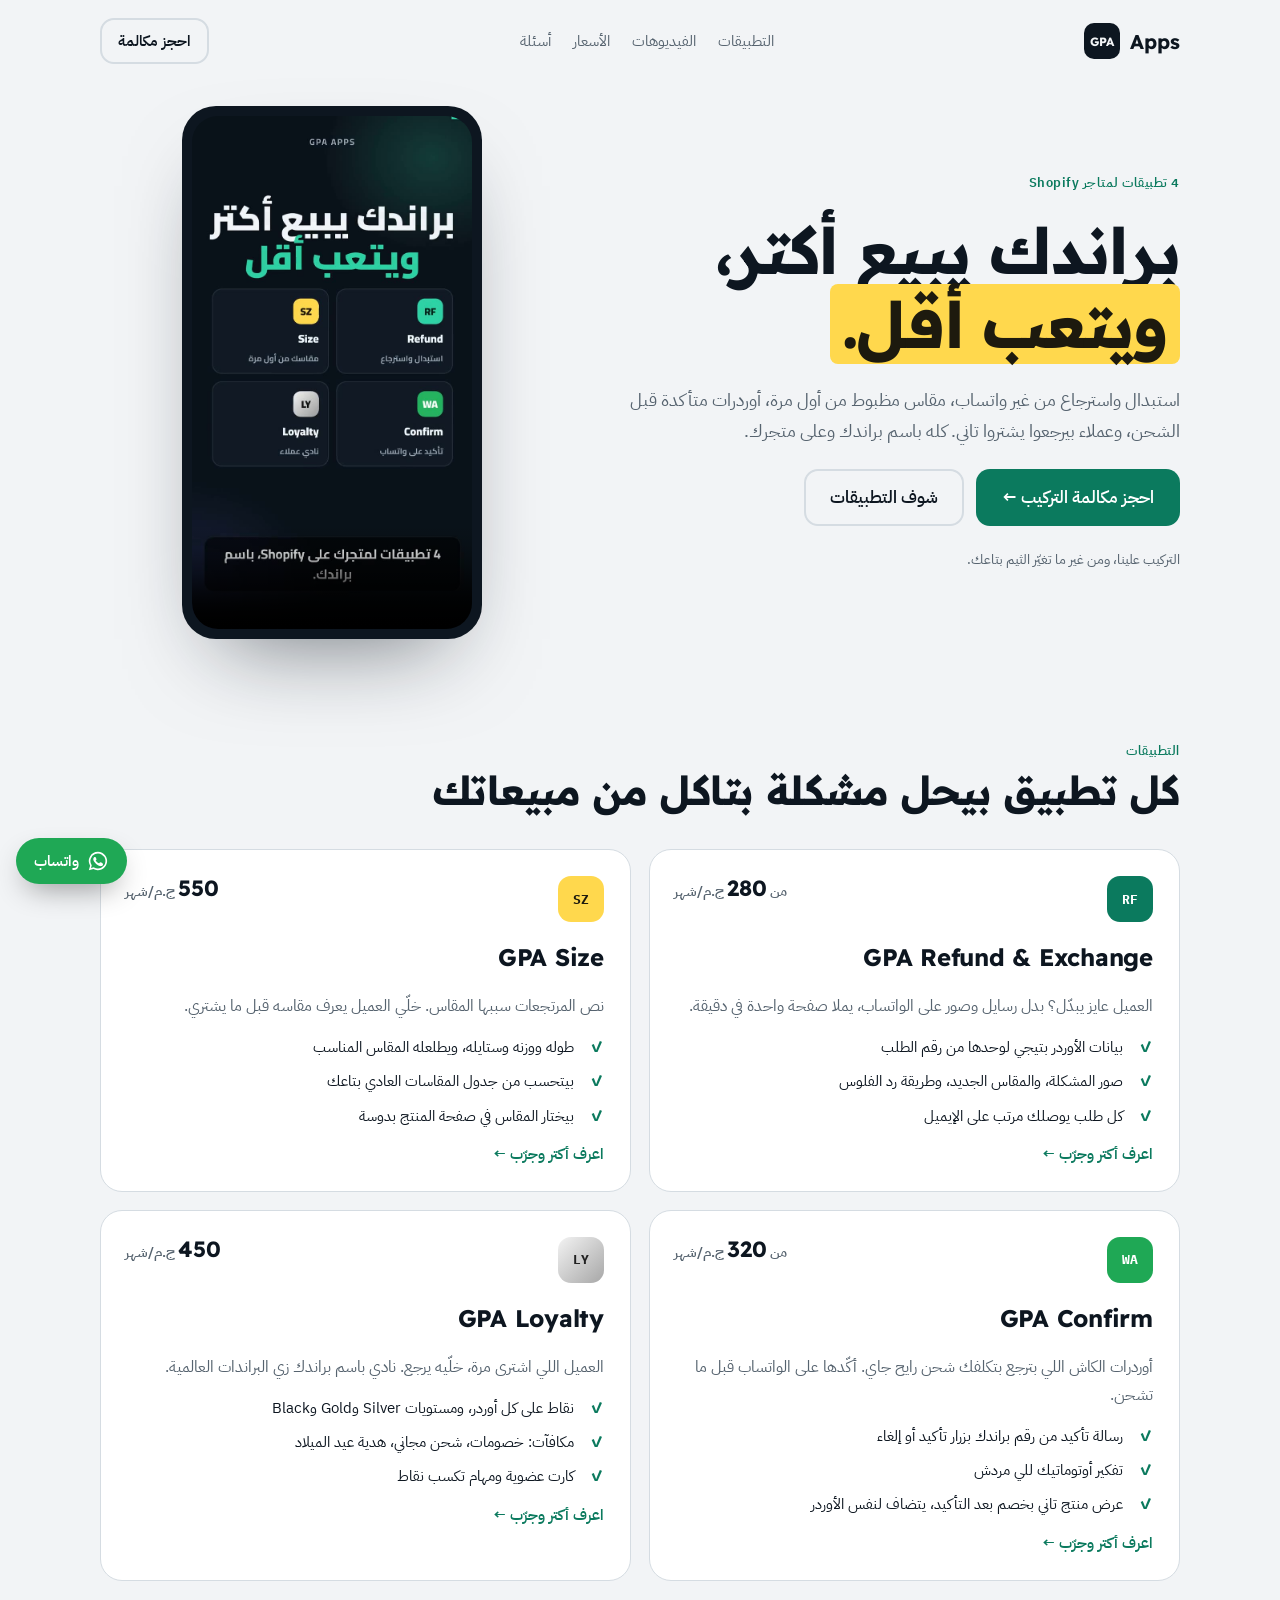
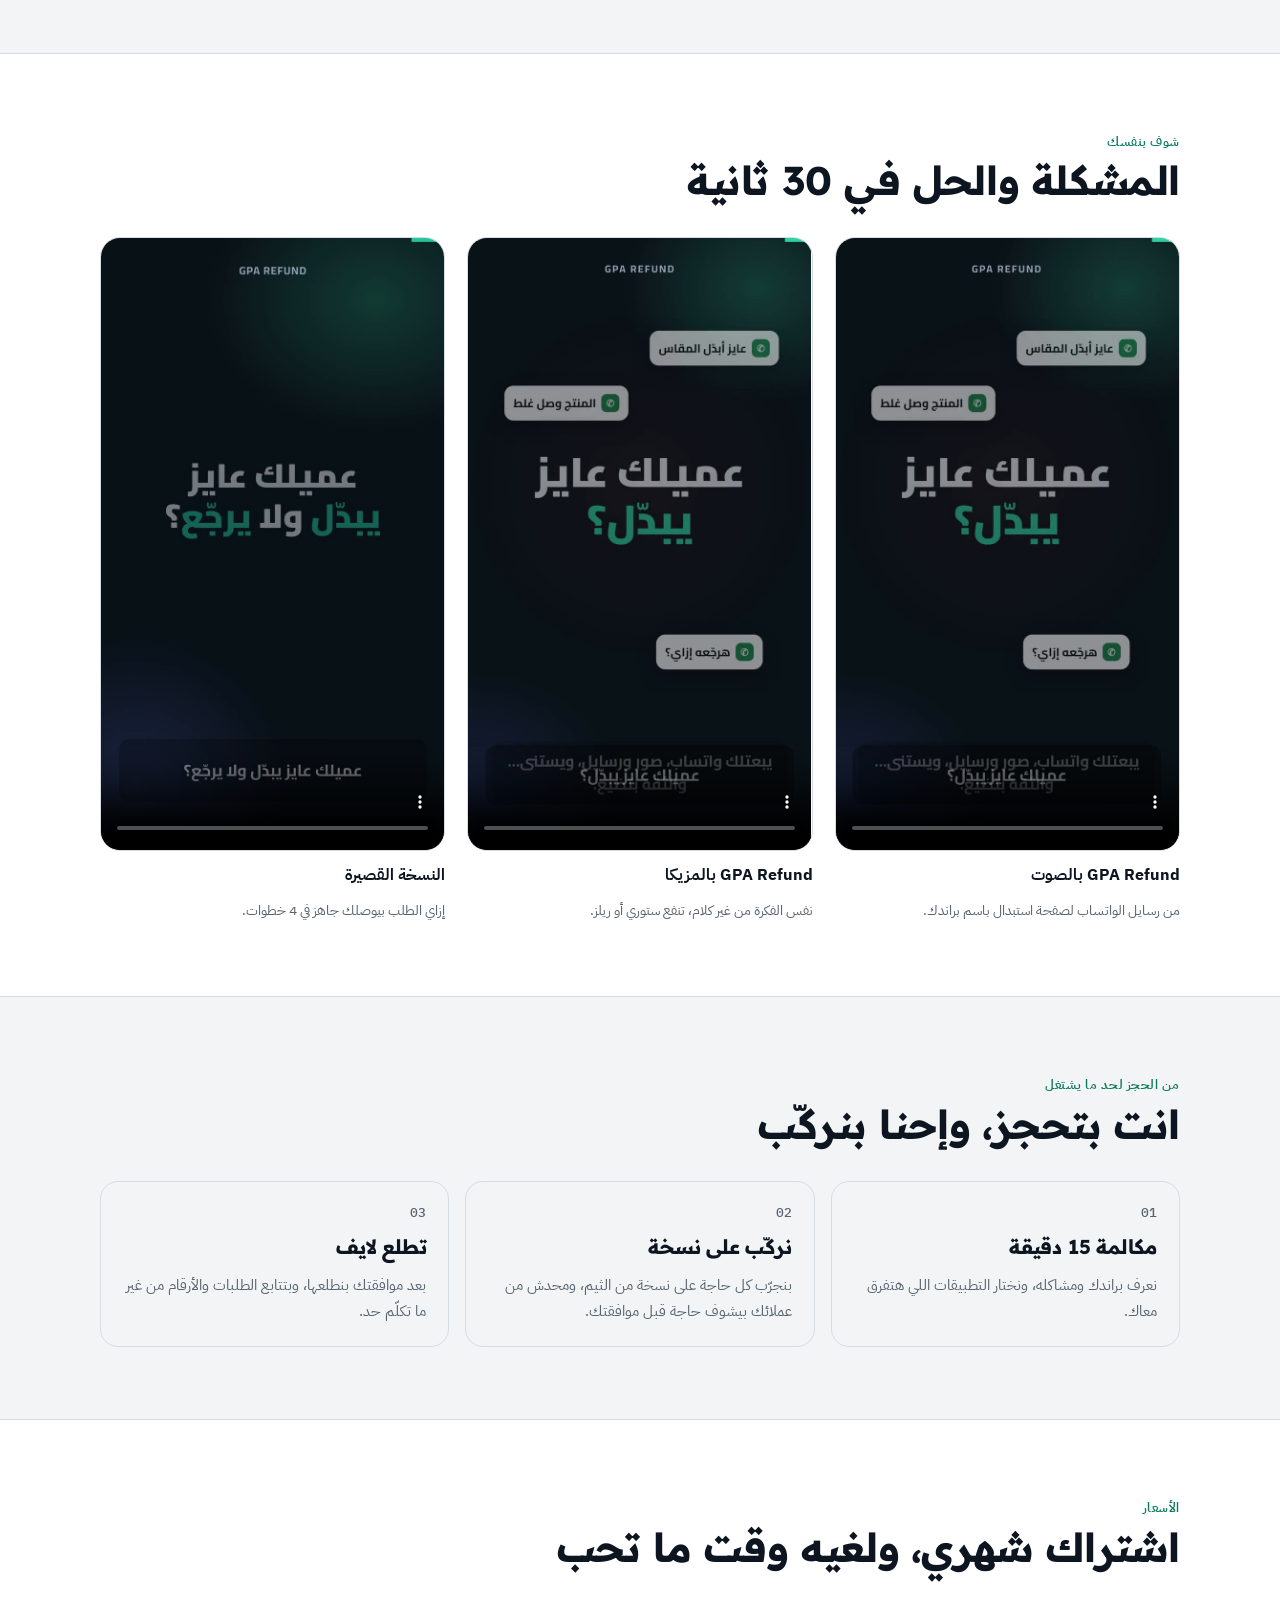
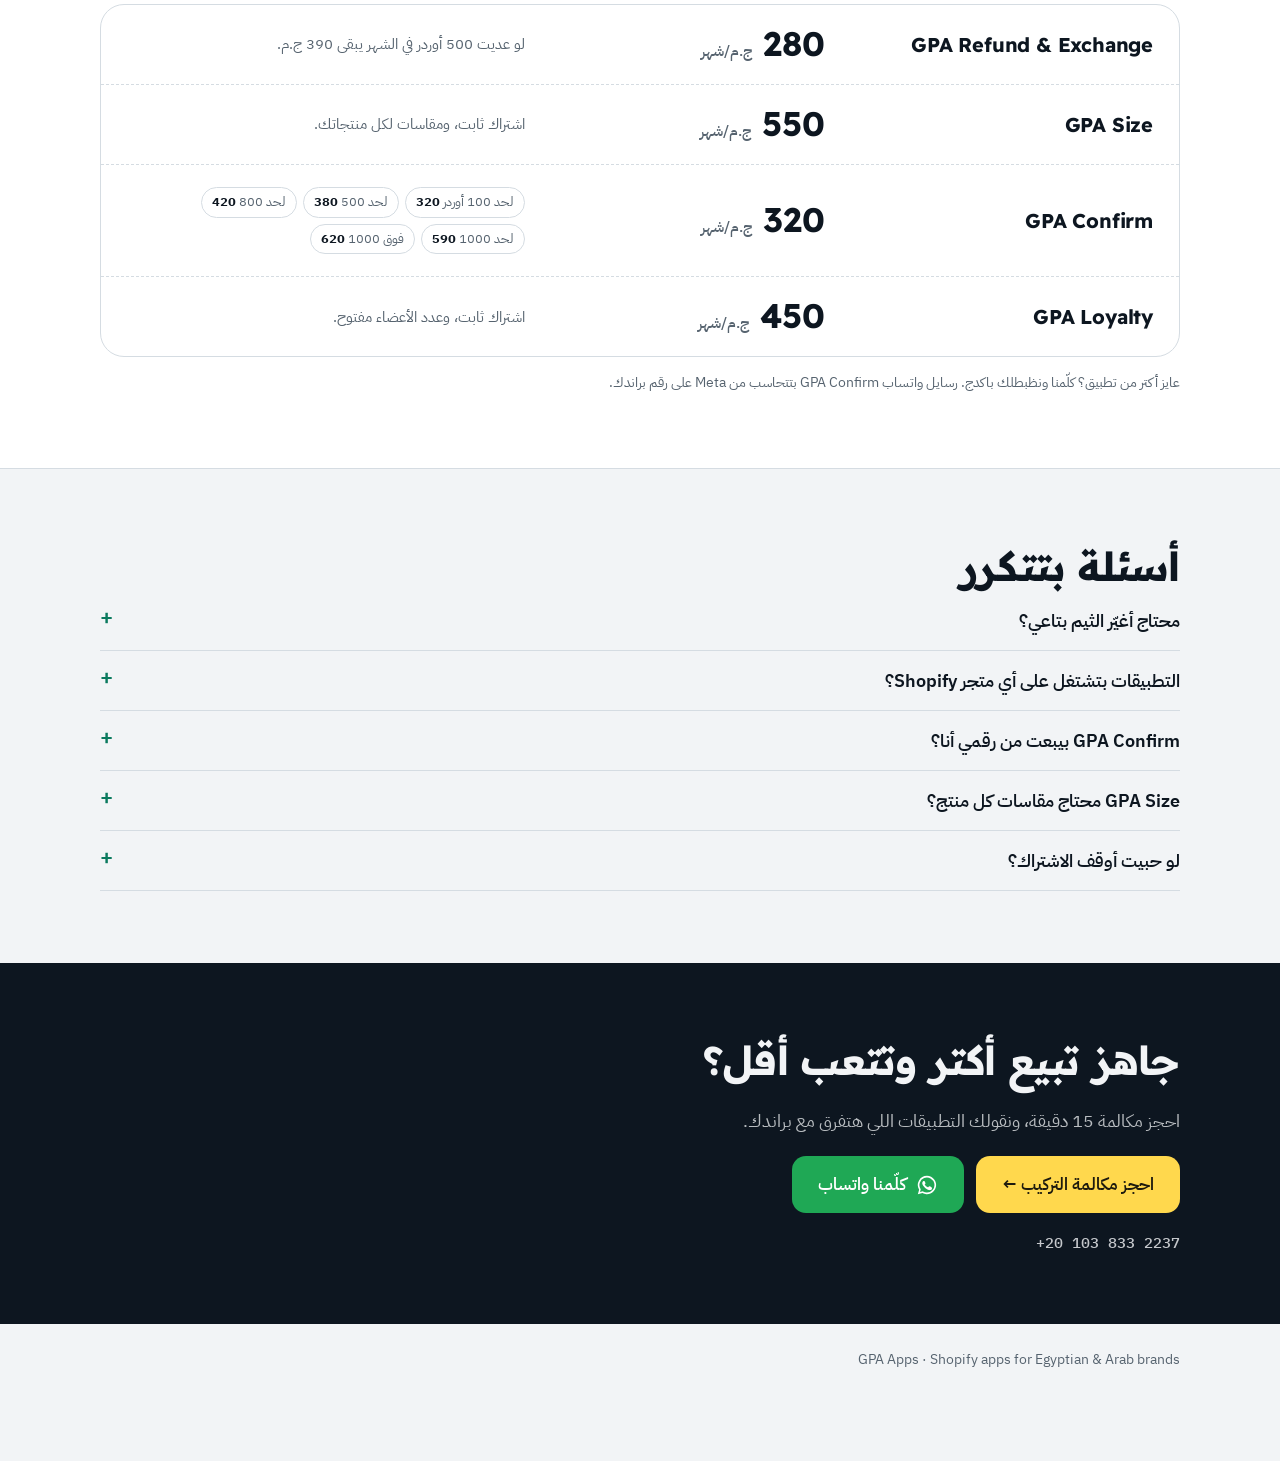
==== commit c2bec07d: "New GPA Apps hero video + per-app pages" ====
--- a/index.html
+++ b/index.html
@@ -182,6 +182,12 @@
   .tiers span { border: 1px solid var(--line); border-radius: 999px; padding: 3px 10px; font-size: 13px; color: var(--muted); }
   .tiers span b { color: var(--ink); font-variant-numeric: tabular-nums; }
   @media (max-width: 760px) { .prow { grid-template-columns: 1fr; gap: 8px; } }
+  .app .more { font: 600 15px var(--body); color: var(--accent); text-decoration: none; }
+  .app .more::after { content: ""; position: absolute; inset: 0; border-radius: 22px; }
+  .app { transition: transform .15s ease, border-color .15s ease; }
+  .app:hover { transform: translateY(-3px); border-color: var(--accent); }
+  .app:focus-within { border-color: var(--accent); }
+  @media (prefers-reduced-motion: reduce) { .app, .app:hover { transition: none; transform: none; } }
 </style>
 
 </head>
@@ -207,7 +213,7 @@
         </div>
         <p class="note">التركيب علينا، ومن غير ما تغيّر الثيم بتاعك.</p>
       </div>
-      <div class="device"><video src="promo-voice.mp4" poster="promo-voice.jpg" controls playsinline preload="metadata" aria-label="فيديو GPA Refund"></video></div>
+      <div class="device"><video src="promo-apps.mp4" poster="promo-apps.jpg" controls playsinline preload="metadata" aria-label="فيديو GPA Apps"></video></div>
     </div>
   </section>
 
@@ -222,6 +228,7 @@
           <h3>GPA Refund &amp; Exchange</h3>
           <p class="q">العميل عايز يبدّل؟ بدل رسايل وصور على الواتساب، يملا صفحة واحدة في دقيقة.</p>
           <ul><li>بيانات الأوردر بتيجي لوحدها من رقم الطلب</li><li>صور المشكلة، والمقاس الجديد، وطريقة رد الفلوس</li><li>كل طلب يوصلك مرتب على الإيميل</li></ul>
+        <a class="more" href="refund.html">اعرف أكتر وجرّب ←</a>
         </article>
         <article class="app" data-a="size">
           <span class="pr"><b>550</b> ج.م/شهر</span>
@@ -229,6 +236,7 @@
           <h3>GPA Size</h3>
           <p class="q">نص المرتجعات سببها المقاس. خلّي العميل يعرف مقاسه قبل ما يشتري.</p>
           <ul><li>طوله ووزنه وستايله، ويطلعله المقاس المناسب</li><li>بيتحسب من جدول المقاسات العادي بتاعك</li><li>بيختار المقاس في صفحة المنتج بدوسة</li></ul>
+        <a class="more" href="size.html">اعرف أكتر وجرّب ←</a>
         </article>
         <article class="app" data-a="confirm">
           <span class="pr">من <b>320</b> ج.م/شهر</span>
@@ -236,6 +244,7 @@
           <h3>GPA Confirm</h3>
           <p class="q">أوردرات الكاش اللي بترجع بتكلفك شحن رايح جاي. أكّدها على الواتساب قبل ما تشحن.</p>
           <ul><li>رسالة تأكيد من رقم براندك بزرار تأكيد أو إلغاء</li><li>تفكير أوتوماتيك للي مردش</li><li>عرض منتج تاني بخصم بعد التأكيد، يتضاف لنفس الأوردر</li></ul>
+        <a class="more" href="confirm.html">اعرف أكتر وجرّب ←</a>
         </article>
         <article class="app" data-a="loyalty">
           <span class="pr"><b>450</b> ج.م/شهر</span>
@@ -243,6 +252,7 @@
           <h3>GPA Loyalty</h3>
           <p class="q">العميل اللي اشترى مرة، خلّيه يرجع. نادي باسم براندك زي البراندات العالمية.</p>
           <ul><li>نقاط على كل أوردر، ومستويات Silver وGold وBlack</li><li>مكافآت: خصومات، شحن مجاني، هدية عيد الميلاد</li><li>كارت عضوية ومهام تكسب نقاط</li></ul>
+        <a class="more" href="loyalty.html">اعرف أكتر وجرّب ←</a>
         </article>
       </div>
     </div>
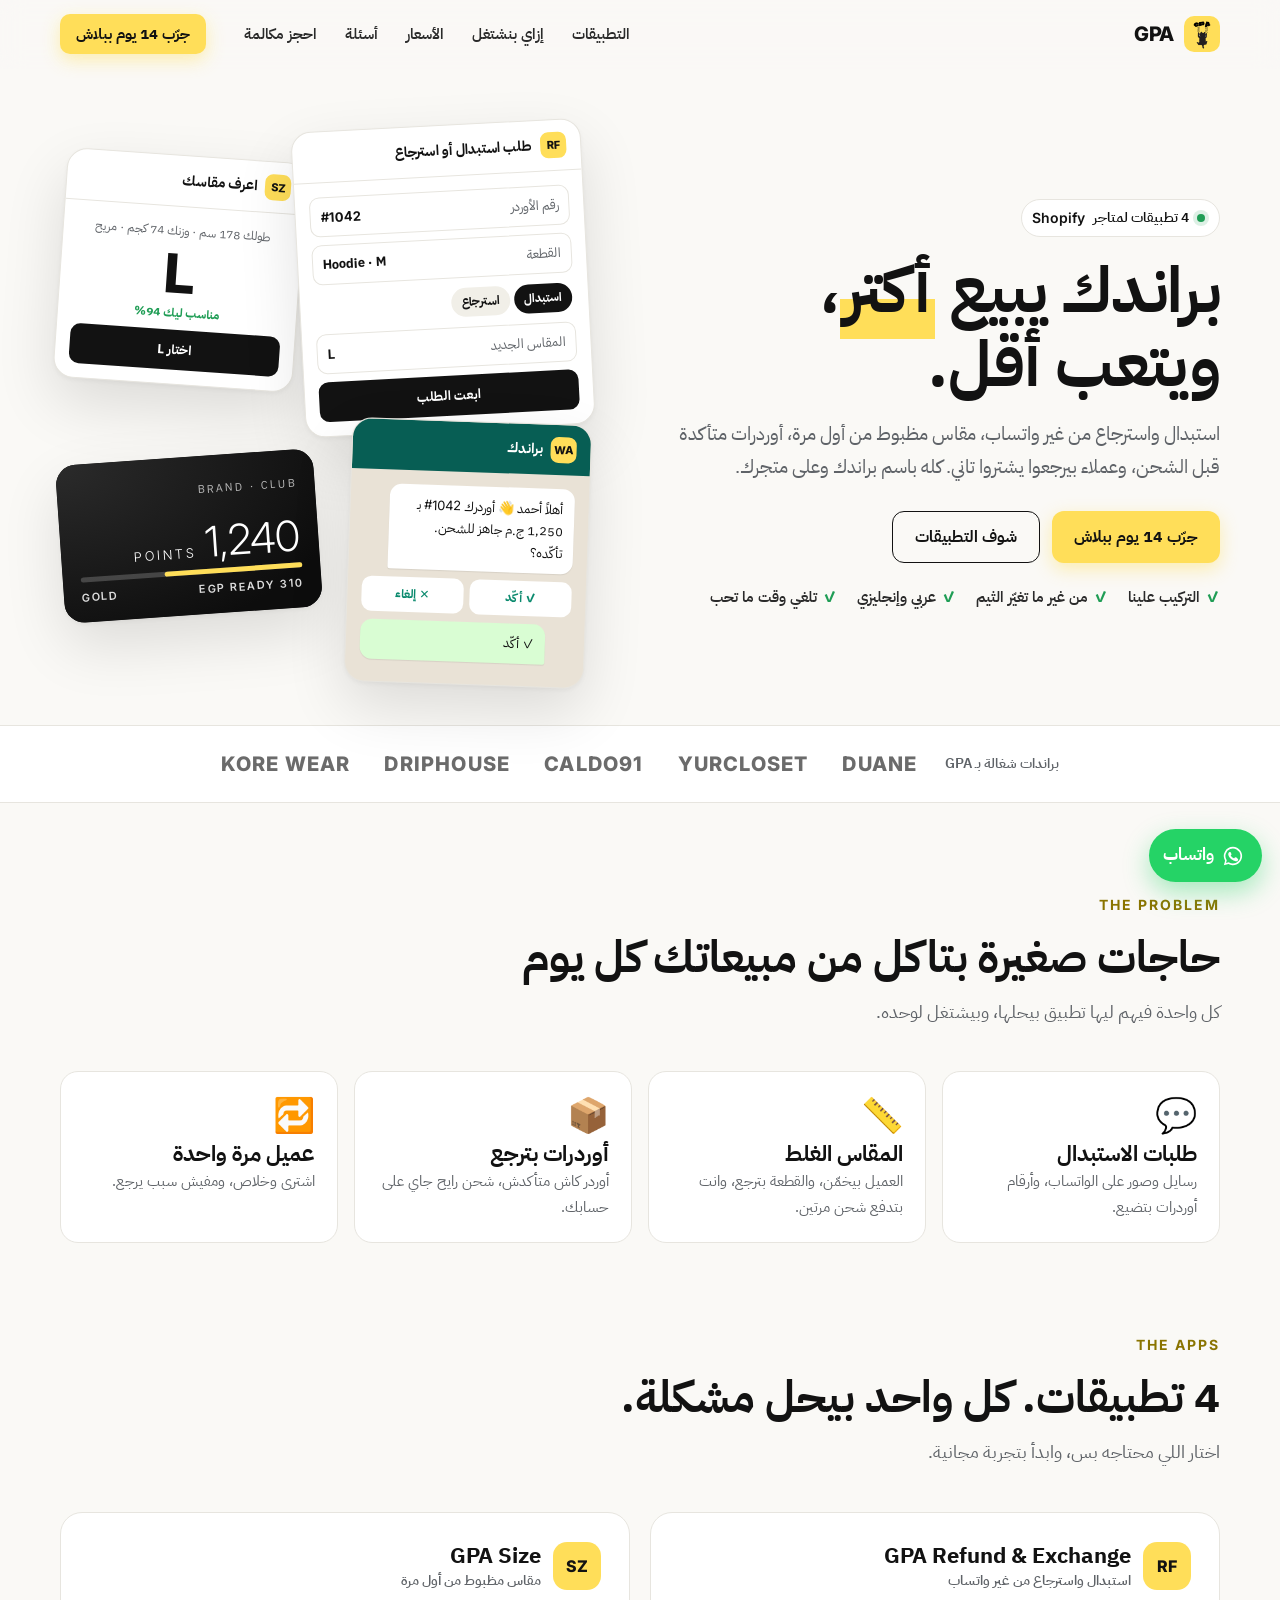
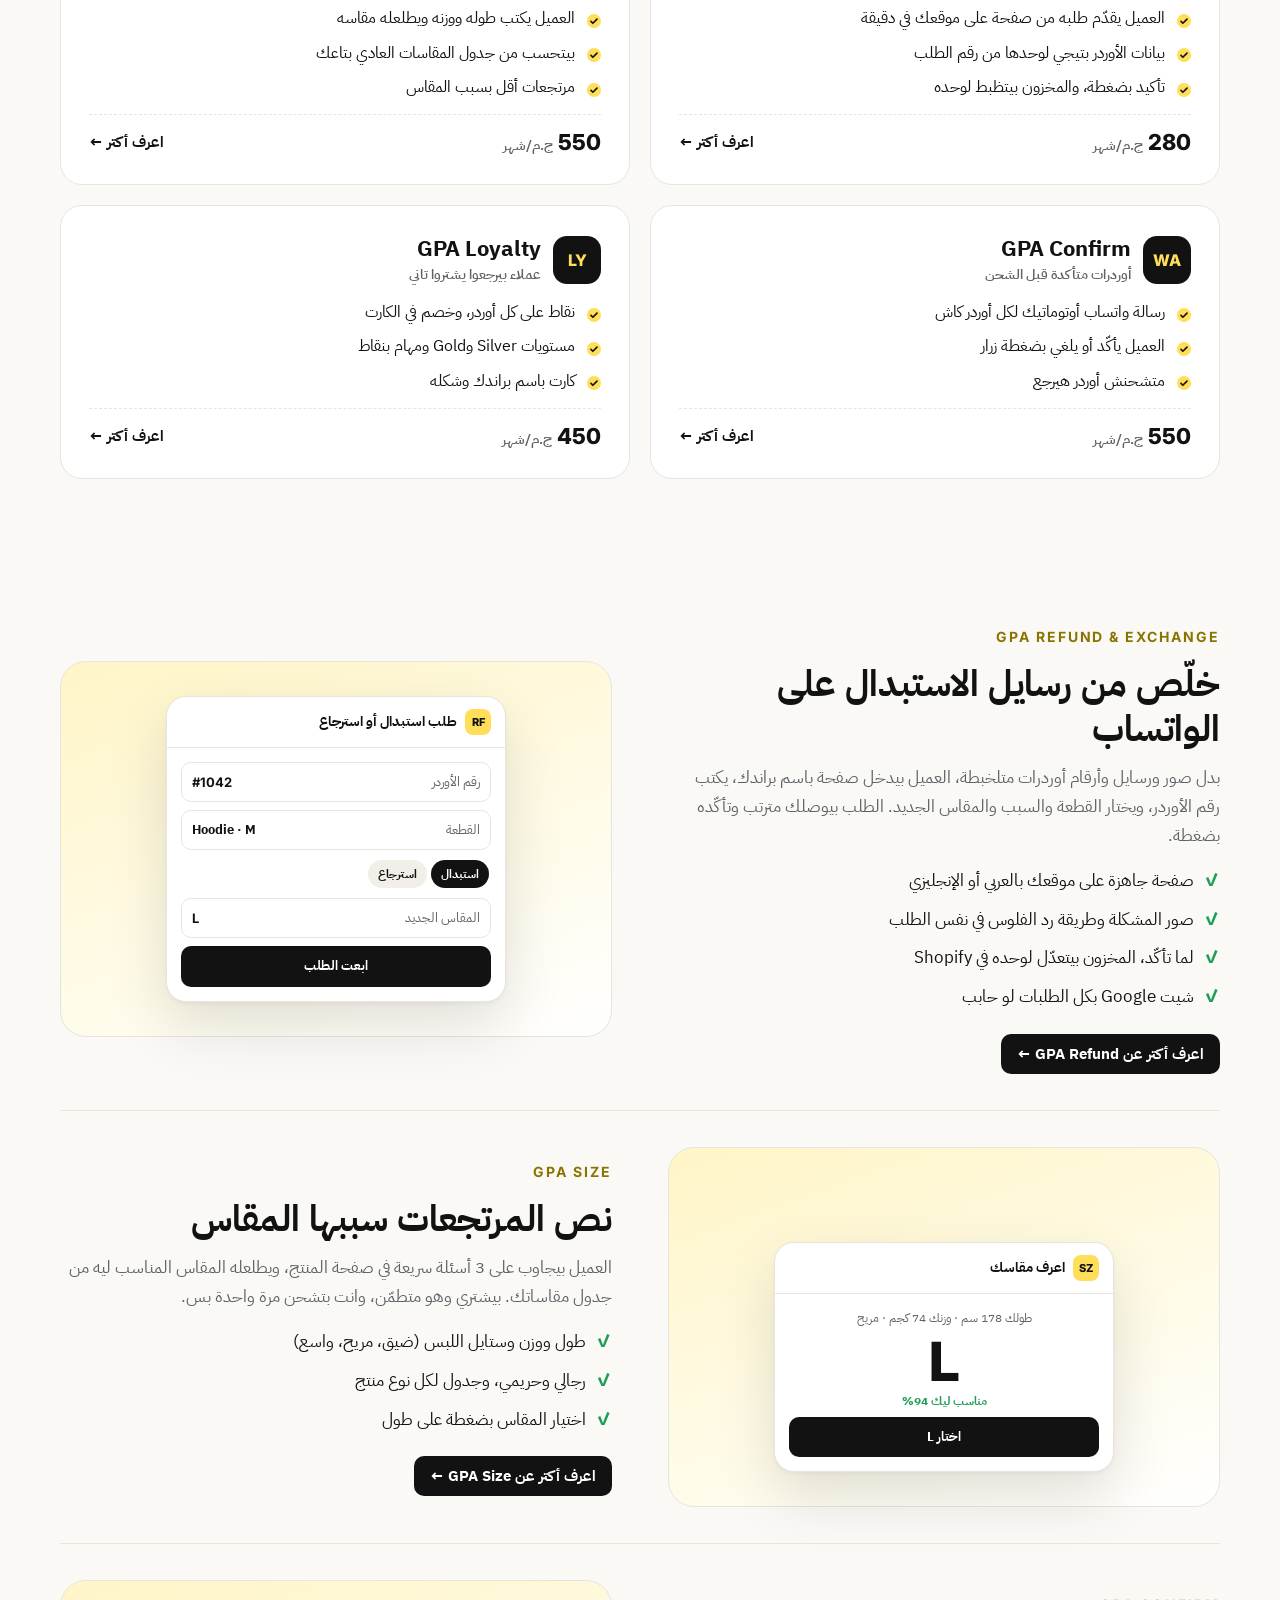
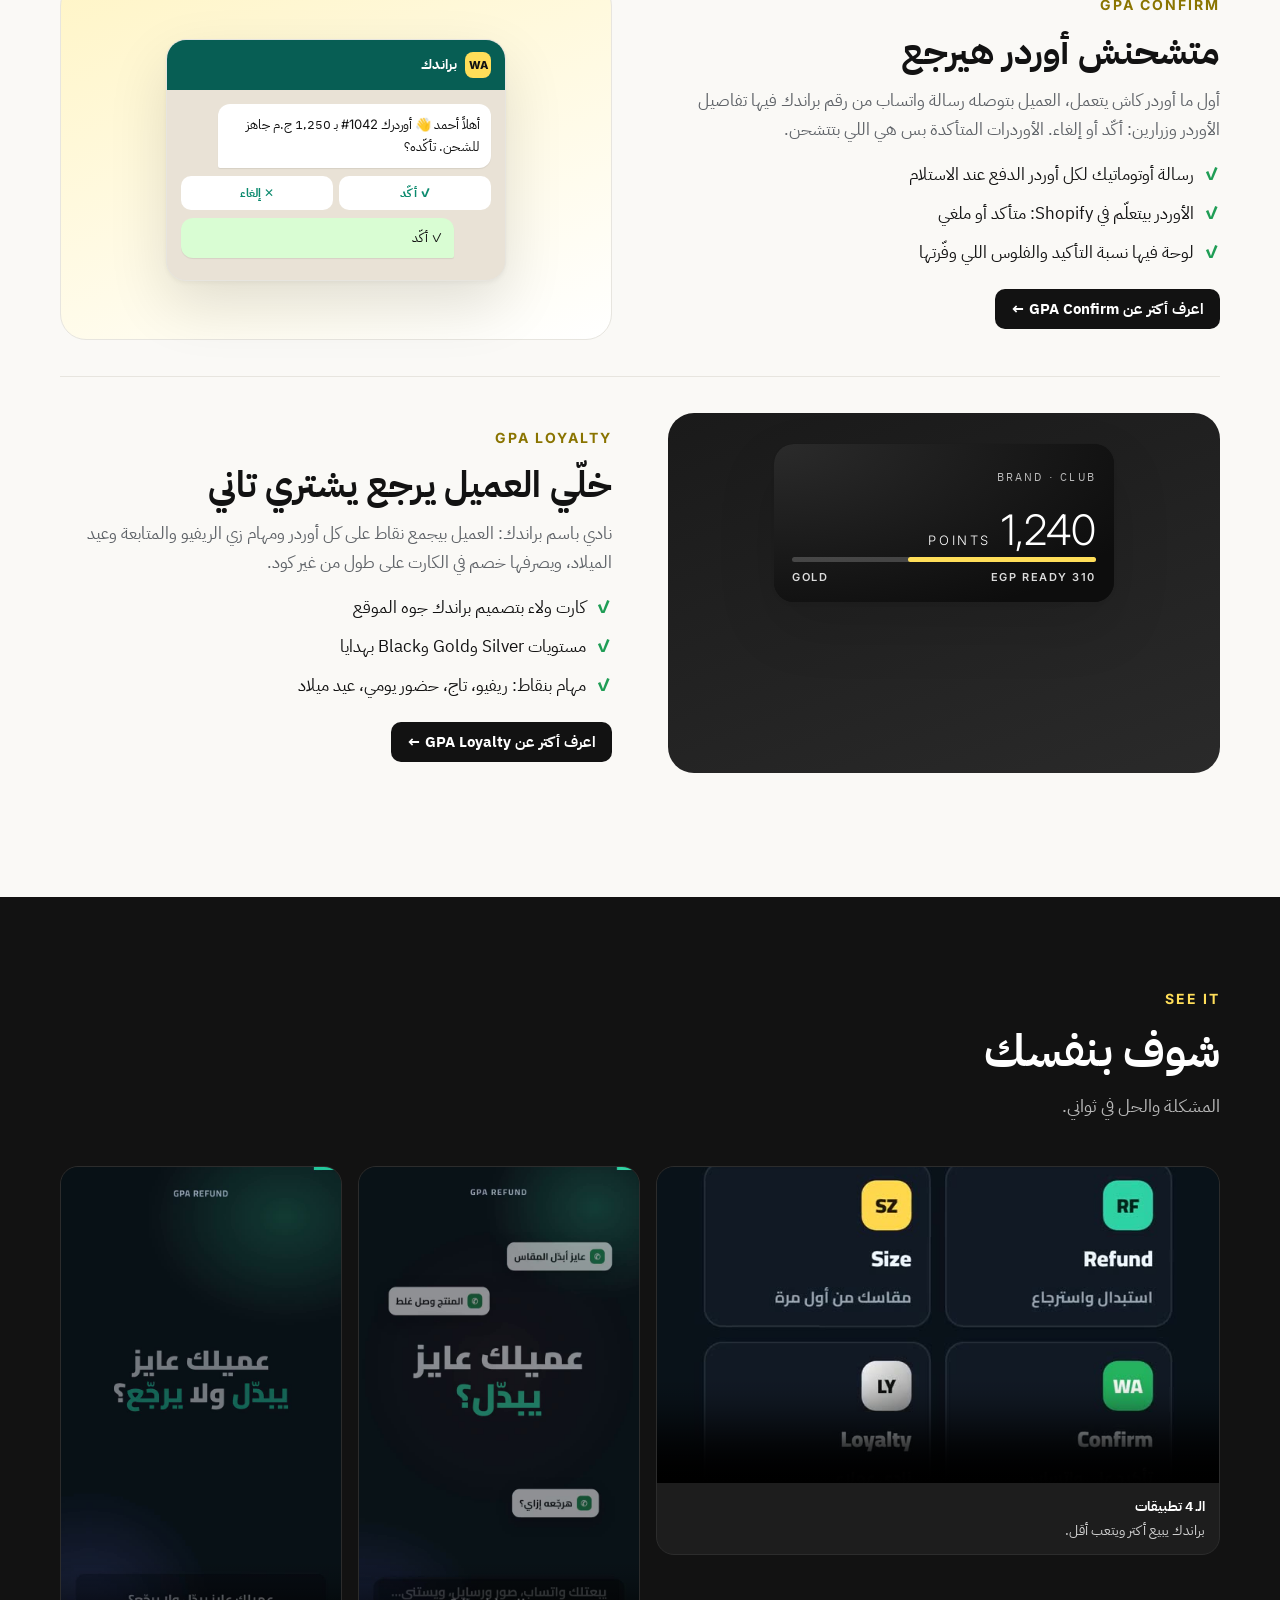
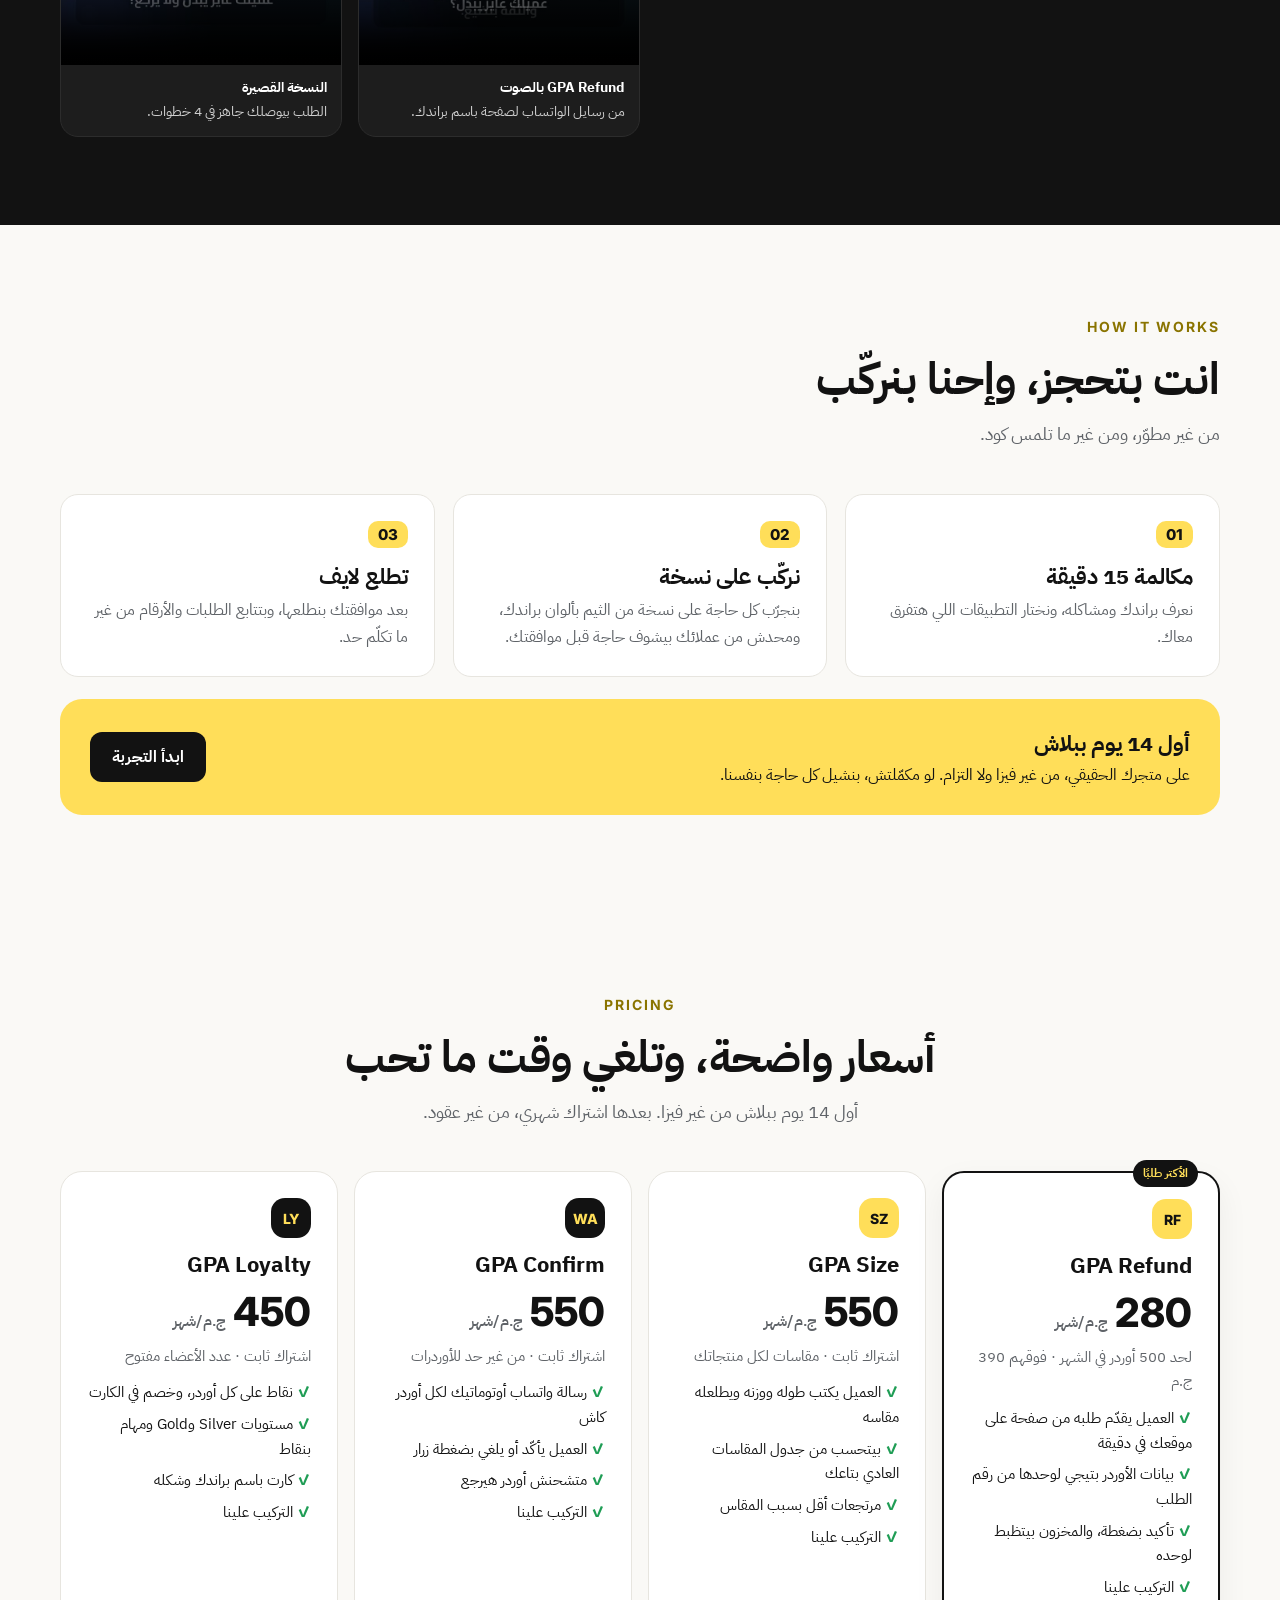
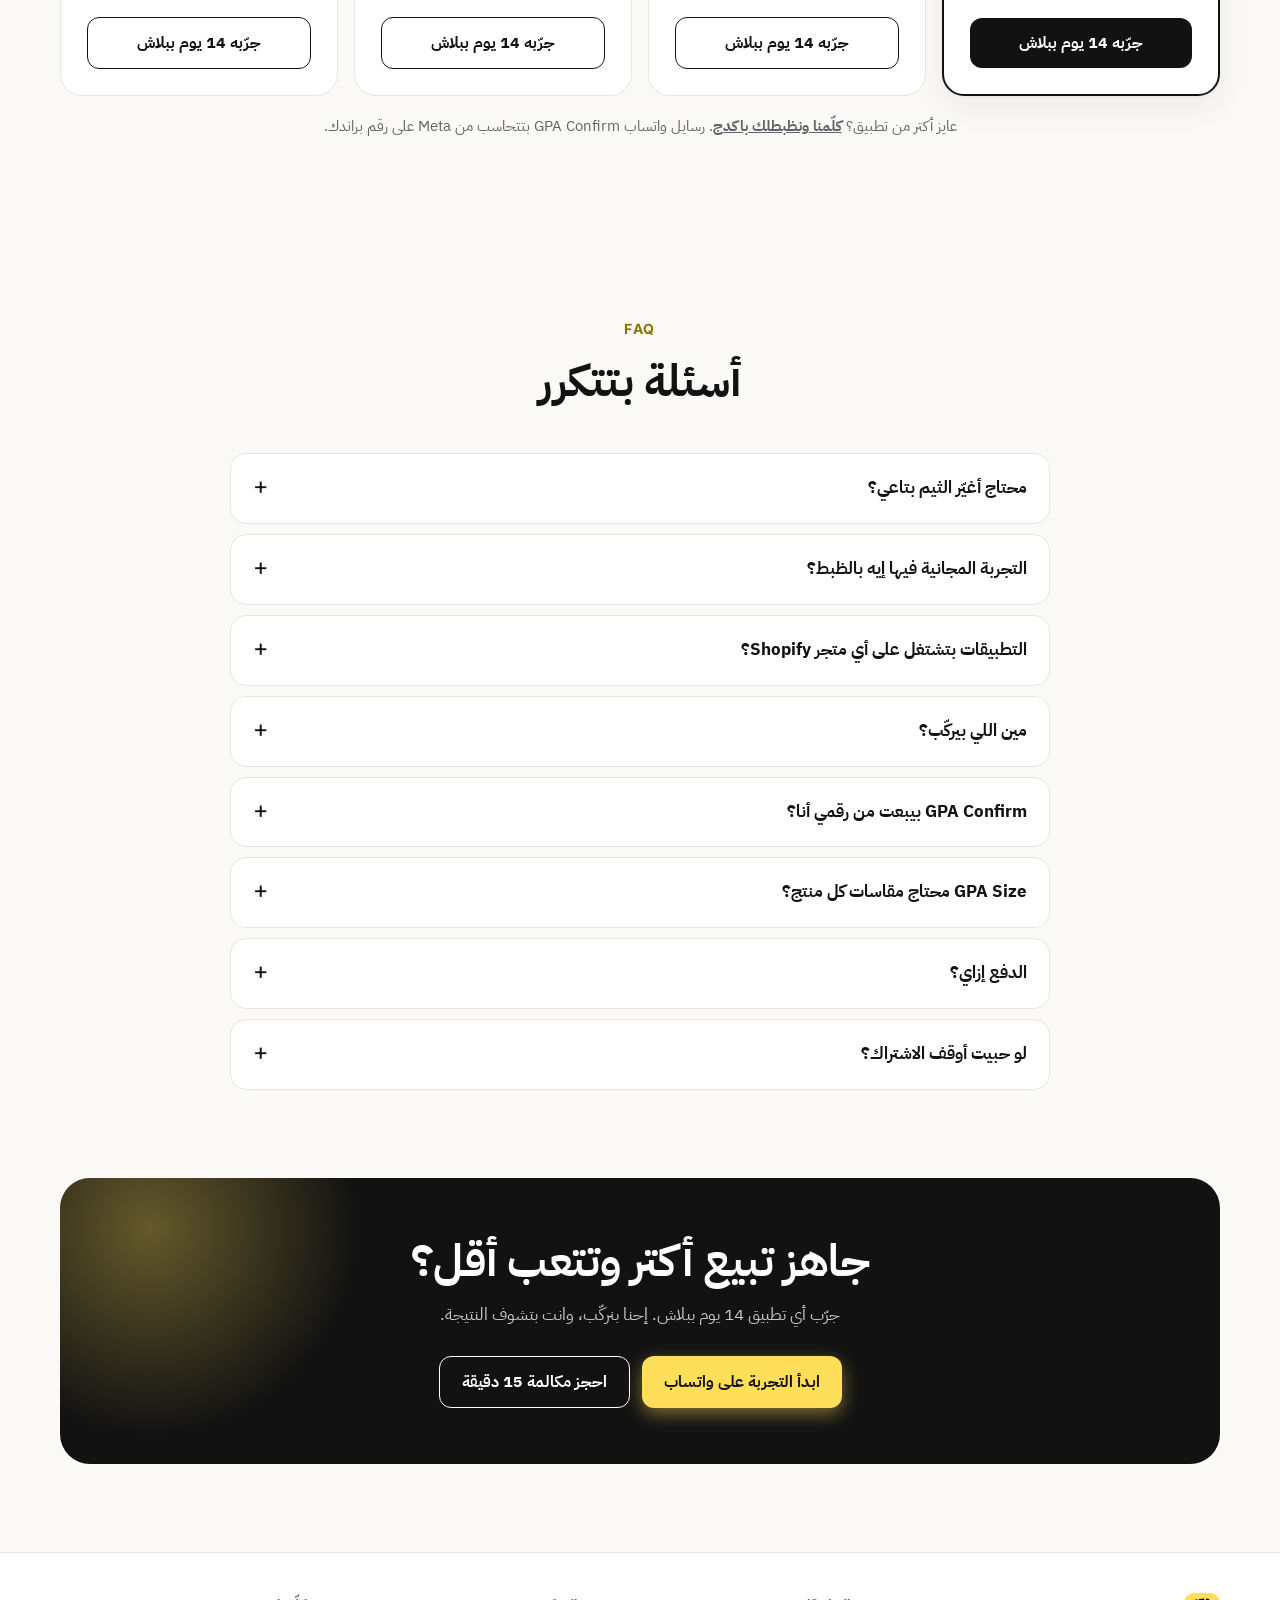
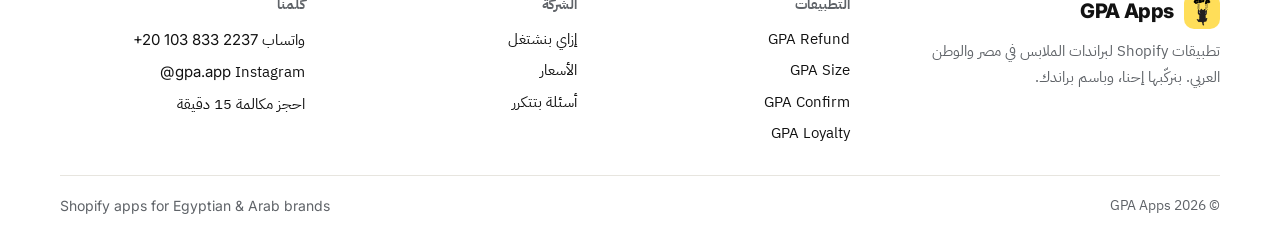
==== commit 0b9ac98c: "New full website: 4 apps, pricing (Confirm 550), FAQ, 14-day trial" ====
--- a/index.html
+++ b/index.html
@@ -2,327 +2,125 @@
 <html lang="ar" dir="rtl">
 <head>
 <meta charset="utf-8">
-<meta name="viewport" content="width=device-width,initial-scale=1,viewport-fit=cover">
-<meta name="description" content="GPA Apps — 4 تطبيقات لمتاجر Shopify: استبدال واسترجاع، مساعد مقاسات، تأكيد الأوردرات على واتساب، ونادي ولاء للعملاء. احجز مكالمة التركيب.">
-<style>:root{color-scheme:light;padding-top:env(safe-area-inset-top,0px);padding-bottom:env(safe-area-inset-bottom,0px)}body{margin:0}img{max-width:100%}[hidden]{display:none!important}</style>
-<title>GPA Apps</title>
-<link rel="preconnect" href="https://fonts.googleapis.com">
-<link rel="preconnect" href="https://fonts.gstatic.com" crossorigin>
-<link rel="stylesheet" href="https://fonts.googleapis.com/css2?family=Readex+Pro:wght@500;700&family=IBM+Plex+Sans+Arabic:wght@400;500;600&family=IBM+Plex+Mono:wght@500&display=swap">
-<style>
-  /* Layout: a return-slip motif — sections read like the stub of a returns ticket; one bold hero, quiet bands below */
-  :root {
-    --bg: #f2f4f6; --paper: #ffffff; --ink: #0d1620; --muted: #56636f; --line: #d5dce2;
-    --accent: #0b7a5e; --accent-ink: #ffffff; --tag: #ffd84d; --tag-ink: #1d1a0e; --bad: #b3261e;
-    --display: "Readex Pro", "IBM Plex Sans Arabic", system-ui, sans-serif;
-    --body: "IBM Plex Sans Arabic", "Segoe UI", system-ui, sans-serif;
-    --mono: "IBM Plex Mono", ui-monospace, Menlo, monospace;
-  }
-  @media (prefers-color-scheme: dark) {
-    :root:not([data-theme="light"]) { --bg: #0c1218; --paper: #141c25; --ink: #e9eef3; --muted: #9aa7b3; --line: #26323f; --accent: #3cc49d; --accent-ink: #04221a; --tag: #f4cd3c; --tag-ink: #1d1a0e; --bad: #ff8a80; color-scheme: dark; }
-  }
-  :root[data-theme="dark"] { --bg: #0c1218; --paper: #141c25; --ink: #e9eef3; --muted: #9aa7b3; --line: #26323f; --accent: #3cc49d; --accent-ink: #04221a; --tag: #f4cd3c; --tag-ink: #1d1a0e; --bad: #ff8a80; color-scheme: dark; }
-
-  * { box-sizing: border-box; }
-  body { background: var(--bg); color: var(--ink); font: 400 17px/1.75 var(--body); }
-  .band { padding-left: max(16px, env(safe-area-inset-left, 0px)); padding-right: max(16px, env(safe-area-inset-right, 0px)); padding-block: 72px; }
-  .wrap { max-width: 1080px; margin-inline: auto; }
-  h1, h2, h3 { font-family: var(--display); text-wrap: balance; margin: 0; letter-spacing: -0.01em; }
-  h2 { font-size: clamp(28px, 4vw, 40px); line-height: 1.25; }
-  p { margin: 0; }
-  .lead { color: var(--muted); font-size: 18px; max-width: 58ch; }
-  .eyebrow { font: 600 13px var(--body); color: var(--accent); letter-spacing: .04em; }
-  .mono { font-family: var(--mono); direction: ltr; unicode-bidi: isolate; }
-  a { color: inherit; }
-  :focus-visible { outline: 3px solid var(--accent); outline-offset: 3px; border-radius: 6px; }
-
-  .btn { display: inline-flex; align-items: center; gap: 10px; font: 600 17px var(--body); text-decoration: none; border-radius: 14px; padding: 14px 24px; min-height: 52px; border: 2px solid transparent; transition: transform .15s ease; }
-  .btn:hover { transform: translateY(-2px); }
-  .btn--main { background: var(--accent); color: var(--accent-ink); }
-  .btn--ghost { border-color: var(--line); color: var(--ink); background: transparent; }
-  @media (prefers-reduced-motion: reduce) { .btn { transition: none; } .btn:hover { transform: none; } }
-
-  /* nav */
-  .nav { padding-block: 18px; padding-left: max(16px, env(safe-area-inset-left, 0px)); padding-right: max(16px, env(safe-area-inset-right, 0px)); }
-  .nav .wrap { display: flex; justify-content: space-between; align-items: center; gap: 12px; }
-  .logo { display: flex; align-items: center; gap: 10px; font: 700 20px var(--display); direction: ltr; }
-  .logo i { font-style: normal; display: grid; place-items: center; width: 36px; height: 36px; border-radius: 10px; background: var(--ink); color: var(--bg); font-size: 12px; }
-
-  /* hero */
-  .hero { padding-top: 24px; }
-  .hero .wrap { display: grid; grid-template-columns: 1.1fr .9fr; gap: 48px; align-items: center; }
-  .hero h1 { font-size: clamp(38px, 6vw, 64px); line-height: 1.15; }
-  .hero h1 em { font-style: normal; background: var(--tag); color: var(--tag-ink); padding-inline: .18em; border-radius: 8px; }
-  .hero .copy { display: grid; gap: 22px; min-width: 0; }
-  .ctas { display: flex; flex-wrap: wrap; gap: 12px; }
-  .note { font-size: 14px; color: var(--muted); }
-
-  /* the slip (phone mock) */
-  .slip { background: var(--paper); border: 1px solid var(--line); border-radius: 28px; padding: 26px 24px 30px; display: grid; gap: 14px; box-shadow: 0 30px 80px -40px rgba(13,22,32,.45); position: relative; max-width: 420px; justify-self: center; width: 100%; }
-  .slip::after { content: ""; position: absolute; inset-inline: 22px; bottom: 74px; border-top: 2px dashed var(--line); }
-  .slip .url { font: 500 12px var(--mono); color: var(--muted); text-align: center; direction: ltr; }
-  .slip h3 { font-size: 22px; text-align: center; }
-  .step { display: flex; align-items: center; gap: 12px; border: 1px solid var(--line); border-radius: 14px; padding: 10px 14px; }
-  .step b { display: block; font-size: 15px; }
-  .step small { color: var(--muted); font-size: 13px; }
-  .tick { flex: none; width: 28px; height: 28px; border-radius: 50%; background: var(--accent); color: var(--accent-ink); display: grid; place-items: center; font-size: 15px; font-weight: 700; }
-  .stub { display: flex; justify-content: space-between; align-items: center; gap: 10px; padding-top: 22px; font-size: 14px; }
-  .stub .mono { font-size: 14px; }
-  .chip { background: var(--tag); color: var(--tag-ink); border-radius: 999px; padding: 4px 12px; font-weight: 600; font-size: 13px; }
-
-  /* problem */
-  .pains { display: grid; grid-template-columns: repeat(3, 1fr); gap: 16px; margin-top: 32px; }
-  .pain { border-top: 3px solid var(--bad); padding-top: 16px; display: grid; gap: 6px; min-width: 0; }
-  .pain h3 { font-size: 20px; }
-  .pain p { color: var(--muted); font-size: 16px; }
-
-  /* flow */
-  .paper { background: var(--paper); border-block: 1px solid var(--line); }
-  .flow { list-style: none; padding: 0; margin: 36px 0 0; display: grid; grid-template-columns: repeat(4, 1fr); gap: 20px; counter-reset: s; }
-  .flow li { counter-increment: s; display: grid; gap: 8px; align-content: start; min-width: 0; }
-  .flow li::before { content: counter(s); font: 700 15px var(--mono); width: 40px; height: 40px; border-radius: 50%; border: 2px solid var(--accent); color: var(--accent); display: grid; place-items: center; }
-  .flow h3 { font-size: 19px; }
-  .flow p { color: var(--muted); font-size: 15px; }
-
-  /* features */
-  .feats { display: grid; grid-template-columns: repeat(2, 1fr); gap: 0 40px; margin-top: 28px; }
-  .feat { display: grid; grid-template-columns: 28px 1fr; gap: 14px; padding-block: 18px; border-bottom: 1px solid var(--line); min-width: 0; }
-  .feat .k { color: var(--accent); font-weight: 700; font-size: 20px; line-height: 1.4; }
-  .feat h3 { font-size: 18px; }
-  .feat p { color: var(--muted); font-size: 15px; }
-
-  /* setup */
-  .setup { display: grid; grid-template-columns: repeat(3, 1fr); gap: 16px; margin-top: 32px; }
-  .s { background: var(--bg); border: 1px solid var(--line); border-radius: 18px; padding: 22px; display: grid; gap: 8px; align-content: start; min-width: 0; }
-  .s .t { font: 500 13px var(--mono); color: var(--muted); direction: ltr; text-align: end; }
-  .s h3 { font-size: 20px; }
-  .s p { color: var(--muted); font-size: 15px; }
-
-  /* pricing */
-  .price { display: grid; grid-template-columns: 1fr 1fr; gap: 0; margin-top: 32px; background: var(--paper); border: 1px solid var(--line); border-radius: 24px; overflow: hidden; }
-  .plan { padding: 30px; display: grid; gap: 10px; align-content: start; min-width: 0; }
-  .plan + .plan { border-inline-start: 2px dashed var(--line); }
-  .plan .amt { font: 700 56px/1 var(--display); font-variant-numeric: tabular-nums; }
-  .plan .amt small { font: 500 18px var(--body); color: var(--muted); }
-  .plan p { color: var(--muted); font-size: 15px; }
-  .plan .who { font-weight: 600; }
-
-  /* faq */
-  details { border-bottom: 1px solid var(--line); padding-block: 16px; }
-  summary { cursor: pointer; font: 600 18px var(--body); list-style: none; display: flex; justify-content: space-between; gap: 12px; }
-  summary::-webkit-details-marker { display: none; }
-  summary::after { content: "+"; color: var(--accent); font-size: 22px; line-height: 1; }
-  details[open] summary::after { content: "−"; }
-  details p { color: var(--muted); margin-top: 8px; font-size: 16px; max-width: 70ch; }
-
-  /* final */
-  .final { background: var(--ink); color: var(--bg); }
-  .final .wrap { display: grid; gap: 20px; justify-items: start; }
-  .final h2 { color: var(--bg); }
-  .final .lead { color: color-mix(in srgb, var(--bg) 75%, transparent); }
-  .final .btn--main { background: var(--tag); color: var(--tag-ink); }
-  .copyrow { display: flex; flex-wrap: wrap; gap: 8px; align-items: center; max-width: 100%; }
-  .copyrow code { font: 500 13px var(--mono); background: color-mix(in srgb, var(--bg) 12%, transparent); padding: 8px 12px; border-radius: 10px; overflow-wrap: anywhere; direction: ltr; max-width: 100%; }
-  .copybtn { font: 600 14px var(--body); background: transparent; color: var(--bg); border: 1px solid color-mix(in srgb, var(--bg) 40%, transparent); border-radius: 10px; padding: 8px 14px; cursor: pointer; }
-  .wa { --wa: #1fa855; --wa-ink: #ffffff; }
-  @media (prefers-color-scheme: dark) { :root:not([data-theme="light"]) .wa { --wa: #25d366; --wa-ink: #05210f; } }
-  :root[data-theme="dark"] .wa { --wa: #25d366; --wa-ink: #05210f; }
-  .btn--wa { background: var(--wa); color: var(--wa-ink); }
-  .wa-float { position: fixed; z-index: 20; left: calc(16px + env(safe-area-inset-left, 0px)); bottom: calc(16px + env(safe-area-inset-bottom, 0px)); display: inline-flex; align-items: center; gap: 8px; background: var(--wa); color: var(--wa-ink); text-decoration: none; font: 600 15px var(--body); border-radius: 999px; padding: 12px 18px; box-shadow: 0 12px 30px -10px rgba(0,0,0,.45); }
-  .wa-float svg, .btn--wa svg { width: 22px; height: 22px; flex: none; }
-  .final .phone { font: 500 15px var(--mono); direction: ltr; unicode-bidi: isolate; color: color-mix(in srgb, var(--bg) 80%, transparent); user-select: all; }
-  footer { padding-bottom: 88px; }
-  footer { padding-block: 24px 88px; padding-left: max(16px, env(safe-area-inset-left, 0px)); padding-right: max(16px, env(safe-area-inset-right, 0px)); color: var(--muted); font-size: 14px; }
-
-  @media (max-width: 860px) {
-    .hero .wrap { grid-template-columns: 1fr; }
-    .pains, .setup { grid-template-columns: 1fr; }
-    .flow { grid-template-columns: 1fr 1fr; }
-    .feats, .price { grid-template-columns: 1fr; }
-    .plan + .plan { border-inline-start: 0; border-top: 2px dashed var(--line); }
-    .band { padding-block: 56px; }
-  }
-  @media (max-width: 480px) { .flow { grid-template-columns: 1fr; } }
-
-  /* apps */
-  .navlinks { display: flex; gap: 22px; font-size: 15px; }
-  .navlinks a { text-decoration: none; color: var(--muted); }
-  .navlinks a:hover { color: var(--ink); }
-  @media (max-width: 760px) { .navlinks { display: none; } }
-  .device { justify-self: center; width: min(300px, 78vw); aspect-ratio: 9 / 16; border-radius: 34px; padding: 10px; background: var(--ink); box-shadow: 0 40px 90px -40px rgba(13,22,32,.6); }
-  .device video { width: 100%; height: 100%; object-fit: cover; border-radius: 26px; display: block; background: #0b1117; }
-  .apps { display: grid; grid-template-columns: repeat(2, minmax(0, 1fr)); gap: 18px; margin-top: 34px; }
-  .app { background: var(--paper); border: 1px solid var(--line); border-radius: 22px; padding: 26px; display: grid; gap: 14px; align-content: start; min-width: 0; position: relative; }
-  .app .ic { width: 46px; height: 46px; border-radius: 13px; display: grid; place-items: center; font: 700 13px var(--mono); }
-  .app[data-a="refund"] .ic { background: var(--accent); color: var(--accent-ink); }
-  .app[data-a="size"] .ic { background: var(--tag); color: var(--tag-ink); }
-  .app[data-a="confirm"] .ic { background: #1fa855; color: #fff; }
-  .app[data-a="loyalty"] .ic { background: linear-gradient(135deg,#f3f3f3,#a7a7a7); color: #222; }
-  .app h3 { font-size: 24px; }
-  .app .pr { position: absolute; top: 24px; inset-inline-end: 24px; font: 600 14px var(--body); color: var(--muted); }
-  .app .pr b { color: var(--ink); font: 700 22px var(--display); }
-  .app .q { color: var(--muted); font-size: 16px; }
-  .app ul { margin: 0; padding: 0; list-style: none; display: grid; gap: 8px; }
-  .app li { display: grid; grid-template-columns: 22px 1fr; gap: 8px; font-size: 15px; }
-  .app li::before { content: "✓"; color: var(--accent); font-weight: 700; }
-  @media (max-width: 860px) { .apps { grid-template-columns: 1fr; } }
-  .vids { display: grid; grid-template-columns: repeat(3, minmax(0, 1fr)); gap: 22px; margin-top: 32px; }
-  .vid { display: grid; gap: 10px; min-width: 0; }
-  .vid video { width: 100%; aspect-ratio: 9 / 16; object-fit: cover; border-radius: 20px; background: #0b1117; border: 1px solid var(--line); }
-  .vid b { font-size: 16px; } .vid small { color: var(--muted); font-size: 14px; }
-  @media (max-width: 860px) { .vids { grid-template-columns: repeat(3, 72%); overflow-x: auto; scroll-snap-type: x mandatory; padding-bottom: 8px; } .vid { scroll-snap-align: start; } }
-  .ptable { margin-top: 32px; background: var(--paper); border: 1px solid var(--line); border-radius: 24px; overflow: hidden; }
-  .prow { display: grid; grid-template-columns: 1.1fr 1fr 1.4fr; gap: 16px; padding: 22px 26px; align-items: center; border-top: 1px dashed var(--line); }
-  .prow:first-child { border-top: 0; }
-  .prow h3 { font-size: 20px; }
-  .prow .amt { font: 700 34px/1 var(--display); font-variant-numeric: tabular-nums; }
-  .prow .amt small { font: 500 15px var(--body); color: var(--muted); }
-  .prow p { color: var(--muted); font-size: 15px; }
-  .tiers { display: flex; flex-wrap: wrap; gap: 6px; }
-  .tiers span { border: 1px solid var(--line); border-radius: 999px; padding: 3px 10px; font-size: 13px; color: var(--muted); }
-  .tiers span b { color: var(--ink); font-variant-numeric: tabular-nums; }
-  @media (max-width: 760px) { .prow { grid-template-columns: 1fr; gap: 8px; } }
-  .app .more { font: 600 15px var(--body); color: var(--accent); text-decoration: none; }
-  .app .more::after { content: ""; position: absolute; inset: 0; border-radius: 22px; }
-  .app { transition: transform .15s ease, border-color .15s ease; }
-  .app:hover { transform: translateY(-3px); border-color: var(--accent); }
-  .app:focus-within { border-color: var(--accent); }
-  @media (prefers-reduced-motion: reduce) { .app, .app:hover { transition: none; transform: none; } }
-</style>
-
+<meta name="viewport" content="width=device-width,initial-scale=1">
+<title>GPA Apps | تطبيقات Shopify لبراندات الملابس في مصر</title>
+<meta name="description" content="4 تطبيقات Shopify لبراندات الملابس: استبدال واسترجاع، مقاسات، تأكيد أوردرات على واتساب، ونادي ولاء. التركيب علينا وتجربة 14 يوم ببلاش.">
+<meta property="og:title" content="GPA Apps | تطبيقات Shopify لبراندات الملابس في مصر">
+<meta property="og:description" content="4 تطبيقات Shopify لبراندات الملابس: استبدال واسترجاع، مقاسات، تأكيد أوردرات على واتساب، ونادي ولاء. التركيب علينا وتجربة 14 يوم ببلاش.">
+<meta property="og:image" content="https://gpa-refund-site-production.up.railway.app/og-index.jpg">
+<meta name="twitter:card" content="summary_large_image">
+<meta property="og:type" content="website">
+<meta name="theme-color" content="#FFDE59">
+<link rel="icon" href="/favicon.ico">
+<link rel="apple-touch-icon" href="/apple-touch-icon.png">
+<link rel="preconnect" href="https://fonts.googleapis.com"><link rel="preconnect" href="https://fonts.gstatic.com" crossorigin>
+<link href="https://fonts.googleapis.com/css2?family=IBM+Plex+Sans+Arabic:wght@400;500;600;700&family=Inter:wght@300;400;600;700;800&display=swap" rel="stylesheet">
+<link rel="stylesheet" href="/site.css">
 </head>
 <body>
-<div dir="rtl" lang="ar">
-  <header class="nav">
-    <div class="wrap">
-      <div class="logo"><i>GPA</i>Apps</div>
-      <nav class="navlinks" aria-label="الصفحة"><a href="#apps">التطبيقات</a><a href="#videos">الفيديوهات</a><a href="#price">الأسعار</a><a href="#faq">أسئلة</a></nav>
-      <a class="btn btn--ghost" href="https://calendar.google.com/calendar/appointments/schedules/AcZssZ11YEoTp_SYa7MoUZKUfnv4kD4lpiJBCSsYaWaPVU2jeeLzbQRAoo0PwLH8cImiU7Nhl1yxF6qz" target="_blank" rel="noopener" style="min-height:44px;padding:10px 16px;font-size:15px">احجز مكالمة</a>
-    </div>
-  </header>
-
-  <section class="band hero">
-    <div class="wrap">
-      <div class="copy">
-        <span class="eyebrow">4 تطبيقات لمتاجر Shopify</span>
-        <h1>براندك يبيع أكتر، <em>ويتعب أقل.</em></h1>
-        <p class="lead">استبدال واسترجاع من غير واتساب، مقاس مظبوط من أول مرة، أوردرات متأكدة قبل الشحن، وعملاء بيرجعوا يشتروا تاني. كله باسم براندك وعلى متجرك.</p>
-        <div class="ctas">
-          <a class="btn btn--main" href="https://calendar.google.com/calendar/appointments/schedules/AcZssZ11YEoTp_SYa7MoUZKUfnv4kD4lpiJBCSsYaWaPVU2jeeLzbQRAoo0PwLH8cImiU7Nhl1yxF6qz" target="_blank" rel="noopener">احجز مكالمة التركيب ←</a>
-          <a class="btn btn--ghost" href="#apps">شوف التطبيقات</a>
-        </div>
-        <p class="note">التركيب علينا، ومن غير ما تغيّر الثيم بتاعك.</p>
-      </div>
-      <div class="device"><video src="promo-apps.mp4" poster="promo-apps.jpg" controls playsinline preload="metadata" aria-label="فيديو GPA Apps"></video></div>
-    </div>
-  </section>
-
-  <section class="band" id="apps" style="padding-top:24px">
-    <div class="wrap">
-      <span class="eyebrow">التطبيقات</span>
-      <h2>كل تطبيق بيحل مشكلة بتاكل من مبيعاتك</h2>
-      <div class="apps">
-        <article class="app" data-a="refund">
-          <span class="pr">من <b>280</b> ج.م/شهر</span>
-          <span class="ic">RF</span>
-          <h3>GPA Refund &amp; Exchange</h3>
-          <p class="q">العميل عايز يبدّل؟ بدل رسايل وصور على الواتساب، يملا صفحة واحدة في دقيقة.</p>
-          <ul><li>بيانات الأوردر بتيجي لوحدها من رقم الطلب</li><li>صور المشكلة، والمقاس الجديد، وطريقة رد الفلوس</li><li>كل طلب يوصلك مرتب على الإيميل</li></ul>
-        <a class="more" href="refund.html">اعرف أكتر وجرّب ←</a>
-        </article>
-        <article class="app" data-a="size">
-          <span class="pr"><b>550</b> ج.م/شهر</span>
-          <span class="ic">SZ</span>
-          <h3>GPA Size</h3>
-          <p class="q">نص المرتجعات سببها المقاس. خلّي العميل يعرف مقاسه قبل ما يشتري.</p>
-          <ul><li>طوله ووزنه وستايله، ويطلعله المقاس المناسب</li><li>بيتحسب من جدول المقاسات العادي بتاعك</li><li>بيختار المقاس في صفحة المنتج بدوسة</li></ul>
-        <a class="more" href="size.html">اعرف أكتر وجرّب ←</a>
-        </article>
-        <article class="app" data-a="confirm">
-          <span class="pr">من <b>320</b> ج.م/شهر</span>
-          <span class="ic">WA</span>
-          <h3>GPA Confirm</h3>
-          <p class="q">أوردرات الكاش اللي بترجع بتكلفك شحن رايح جاي. أكّدها على الواتساب قبل ما تشحن.</p>
-          <ul><li>رسالة تأكيد من رقم براندك بزرار تأكيد أو إلغاء</li><li>تفكير أوتوماتيك للي مردش</li><li>عرض منتج تاني بخصم بعد التأكيد، يتضاف لنفس الأوردر</li></ul>
-        <a class="more" href="confirm.html">اعرف أكتر وجرّب ←</a>
-        </article>
-        <article class="app" data-a="loyalty">
-          <span class="pr"><b>450</b> ج.م/شهر</span>
-          <span class="ic">LY</span>
-          <h3>GPA Loyalty</h3>
-          <p class="q">العميل اللي اشترى مرة، خلّيه يرجع. نادي باسم براندك زي البراندات العالمية.</p>
-          <ul><li>نقاط على كل أوردر، ومستويات Silver وGold وBlack</li><li>مكافآت: خصومات، شحن مجاني، هدية عيد الميلاد</li><li>كارت عضوية ومهام تكسب نقاط</li></ul>
-        <a class="more" href="loyalty.html">اعرف أكتر وجرّب ←</a>
-        </article>
-      </div>
-    </div>
-  </section>
-
-  <section class="band paper" id="videos">
-    <div class="wrap">
-      <span class="eyebrow">شوف بنفسك</span>
-      <h2>المشكلة والحل في 30 ثانية</h2>
-      <div class="vids">
-        <div class="vid"><video src="promo-voice.mp4" poster="promo-voice.jpg" controls playsinline preload="none"></video><b>GPA Refund بالصوت</b><small>من رسايل الواتساب لصفحة استبدال باسم براندك.</small></div>
-        <div class="vid"><video src="promo-music.mp4" poster="promo-music.jpg" controls playsinline preload="none"></video><b>GPA Refund بالمزيكا</b><small>نفس الفكرة من غير كلام، تنفع ستوري أو ريلز.</small></div>
-        <div class="vid"><video src="promo-short.mp4" poster="promo-short.jpg" controls playsinline preload="none"></video><b>النسخة القصيرة</b><small>إزاي الطلب بيوصلك جاهز في 4 خطوات.</small></div>
-      </div>
-    </div>
-  </section>
-
-  <section class="band">
-    <div class="wrap">
-      <span class="eyebrow">من الحجز لحد ما يشتغل</span>
-      <h2>انت بتحجز، وإحنا بنركّب</h2>
-      <div class="setup">
-        <div class="s"><span class="t">01</span><h3>مكالمة 15 دقيقة</h3><p>نعرف براندك ومشاكله، ونختار التطبيقات اللي هتفرق معاك.</p></div>
-        <div class="s"><span class="t">02</span><h3>نركّب على نسخة</h3><p>بنجرّب كل حاجة على نسخة من الثيم، ومحدش من عملائك بيشوف حاجة قبل موافقتك.</p></div>
-        <div class="s"><span class="t">03</span><h3>تطلع لايف</h3><p>بعد موافقتك بنطلعها، وبتتابع الطلبات والأرقام من غير ما تكلّم حد.</p></div>
-      </div>
-    </div>
-  </section>
-
-  <section class="band paper" id="price">
-    <div class="wrap">
-      <span class="eyebrow">الأسعار</span>
-      <h2>اشتراك شهري، ولغيه وقت ما تحب</h2>
-      <div class="ptable">
-        <div class="prow"><h3>GPA Refund &amp; Exchange</h3><div class="amt">280 <small>ج.م/شهر</small></div><p>لو عديت 500 أوردر في الشهر يبقى 390 ج.م.</p></div>
-        <div class="prow"><h3>GPA Size</h3><div class="amt">550 <small>ج.م/شهر</small></div><p>اشتراك ثابت، ومقاسات لكل منتجاتك.</p></div>
-        <div class="prow"><h3>GPA Confirm</h3><div class="amt">320 <small>ج.م/شهر</small></div><div class="tiers"><span>لحد 100 أوردر <b>320</b></span><span>لحد 500 <b>380</b></span><span>لحد 800 <b>420</b></span><span>لحد 1000 <b>590</b></span><span>فوق 1000 <b>620</b></span></div></div>
-        <div class="prow"><h3>GPA Loyalty</h3><div class="amt">450 <small>ج.م/شهر</small></div><p>اشتراك ثابت، وعدد الأعضاء مفتوح.</p></div>
-      </div>
-      <p class="note" style="margin-top:14px">عايز أكتر من تطبيق؟ كلّمنا ونظبطلك باكدج. رسايل واتساب GPA Confirm بتتحاسب من Meta على رقم براندك.</p>
-    </div>
-  </section>
-
-  <section class="band" id="faq">
-    <div class="wrap">
-      <h2>أسئلة بتتكرر</h2>
-      <details><summary>محتاج أغيّر الثيم بتاعي؟</summary><p>لأ. كل تطبيق بيتركّب كجزء من الثيم الحالي، وبنجربه على نسخة الأول قبل ما يظهر لعملائك.</p></details>
-      <details><summary>التطبيقات بتشتغل على أي متجر Shopify؟</summary><p>أيوه، على الثيمات الجديدة والقديمة، وبالعربي أو الإنجليزي.</p></details>
-      <details><summary>GPA Confirm بيبعت من رقمي أنا؟</summary><p>أيوه. الرسايل بتطلع من رقم واتساب براندك الرسمي، وبنساعدك تربطه على WhatsApp Business.</p></details>
-      <details><summary>GPA Size محتاج مقاسات كل منتج؟</summary><p>كفاية جدول المقاسات العادي (الطول والعرض). العميل يكتب طوله ووزنه، والمقاس بيتحسب منه.</p></details>
-      <details><summary>لو حبيت أوقف الاشتراك؟</summary><p>بتوقفه وقت ما تحب، من غير عقود ولا مدة إجبارية.</p></details>
-    </div>
-  </section>
-
-  <section class="band final">
-    <div class="wrap">
-      <h2>جاهز تبيع أكتر وتتعب أقل؟</h2>
-      <p class="lead">احجز مكالمة 15 دقيقة، ونقولك التطبيقات اللي هتفرق مع براندك.</p>
-      <div class="ctas">
-        <a class="btn btn--main" href="https://calendar.google.com/calendar/appointments/schedules/AcZssZ11YEoTp_SYa7MoUZKUfnv4kD4lpiJBCSsYaWaPVU2jeeLzbQRAoo0PwLH8cImiU7Nhl1yxF6qz" target="_blank" rel="noopener">احجز مكالمة التركيب ←</a>
-        <a class="btn btn--wa wa" href="https://wa.me/201038332237?text=%D8%A3%D9%87%D9%84%D8%A7%D9%8B%D8%8C%20%D8%B9%D8%A7%D9%8A%D8%B2%20%D8%A3%D8%B9%D8%B1%D9%81%20%D8%AA%D9%81%D8%A7%D8%B5%D9%8A%D9%84%20GPA%20Apps" target="_blank" rel="noopener"><svg viewBox="0 0 24 24" fill="currentColor" aria-hidden="true"><path d="M12 2a10 10 0 0 0-8.6 15.1L2 22l5-1.3A10 10 0 1 0 12 2zm0 18.2c-1.5 0-3-.4-4.3-1.2l-.3-.2-3 .8.8-2.9-.2-.3A8.2 8.2 0 1 1 12 20.2zm4.5-6.1c-.2-.1-1.5-.7-1.7-.8-.2-.1-.4-.1-.6.1l-.8 1c-.1.2-.3.2-.5.1a6.7 6.7 0 0 1-3.3-2.9c-.2-.4.2-.4.7-1.3.1-.2 0-.3 0-.4l-.8-1.8c-.2-.5-.4-.4-.6-.4h-.5a1 1 0 0 0-.7.3 3 3 0 0 0-.9 2.2 5.2 5.2 0 0 0 1.1 2.7 11.8 11.8 0 0 0 4.5 4c1.7.7 2.3.8 3.2.6.5-.1 1.5-.6 1.7-1.2.2-.6.2-1.1.2-1.2-.1-.1-.3-.2-.5-.3z"/></svg>كلّمنا واتساب</a>
-      </div>
-      <span class="phone">+20 103 833 2237</span>
-    </div>
-  </section>
-  <footer><div class="wrap">GPA Apps · Shopify apps for Egyptian &amp; Arab brands</div></footer>
-  <a class="wa wa-float" href="https://wa.me/201038332237?text=%D8%A3%D9%87%D9%84%D8%A7%D9%8B%D8%8C%20%D8%B9%D8%A7%D9%8A%D8%B2%20%D8%A3%D8%B9%D8%B1%D9%81%20%D8%AA%D9%81%D8%A7%D8%B5%D9%8A%D9%84%20GPA%20Apps" target="_blank" rel="noopener" aria-label="كلّمنا على واتساب"><svg viewBox="0 0 24 24" fill="currentColor" aria-hidden="true"><path d="M12 2a10 10 0 0 0-8.6 15.1L2 22l5-1.3A10 10 0 1 0 12 2zm0 18.2c-1.5 0-3-.4-4.3-1.2l-.3-.2-3 .8.8-2.9-.2-.3A8.2 8.2 0 1 1 12 20.2zm4.5-6.1c-.2-.1-1.5-.7-1.7-.8-.2-.1-.4-.1-.6.1l-.8 1c-.1.2-.3.2-.5.1a6.7 6.7 0 0 1-3.3-2.9c-.2-.4.2-.4.7-1.3.1-.2 0-.3 0-.4l-.8-1.8c-.2-.5-.4-.4-.6-.4h-.5a1 1 0 0 0-.7.3 3 3 0 0 0-.9 2.2 5.2 5.2 0 0 0 1.1 2.7 11.8 11.8 0 0 0 4.5 4c1.7.7 2.3.8 3.2.6.5-.1 1.5-.6 1.7-1.2.2-.6.2-1.1.2-1.2-.1-.1-.3-.2-.5-.3z"/></svg>واتساب</a>
-</div>
-<script>
-document.querySelectorAll('video').forEach(function (v) { v.addEventListener('play', function () { document.querySelectorAll('video').forEach(function (o) { if (o !== v) o.pause(); }); }); });
-</script>
-</body>
-</html>
+<a class="skip" href="#main">تخطّى للمحتوى</a>
+<header class="nav"><div class="wrap">
+  <a class="logo" href="/" aria-label="GPA Apps"><img src="/gpa-logo.png" alt="" width="36" height="36">GPA</a>
+  <ul class="nav-links" id="navlinks">
+    <li><a href="/#apps">التطبيقات</a></li>
+    <li><a href="/#how">إزاي بنشتغل</a></li>
+    <li><a href="/#pricing">الأسعار</a></li>
+    <li><a href="/#faq">أسئلة</a></li>
+    <li><a href="https://calendar.google.com/calendar/appointments/schedules/AcZssZ11YEoTp_SYa7MoUZKUfnv4kD4lpiJBCSsYaWaPVU2jeeLzbQRAoo0PwLH8cImiU7Nhl1yxF6qz" target="_blank" rel="noopener">احجز مكالمة</a></li>
+  </ul>
+  <a class="btn btn-y btn-sm" href="https://wa.me/201038332237?text=%D8%A3%D9%87%D9%84%D8%A7%D9%8B%20GPA%20%F0%9F%91%8B%20%D8%B9%D8%A7%D9%8A%D8%B2%20%D8%A3%D8%AC%D8%B1%D9%91%D8%A8%20%D8%A7%D9%84%D8%AA%D8%B7%D8%A8%D9%8A%D9%82%D8%A7%D8%AA%2014%20%D9%8A%D9%88%D9%85%20%D8%A8%D8%A8%D9%84%D8%A7%D8%B4%20%D8%B9%D9%84%D9%89%20%D9%85%D8%AA%D8%AC%D8%B1%D9%8A" target="_blank" rel="noopener">جرّب 14 يوم ببلاش</a>
+  <button class="menu-btn" aria-label="القايمة" aria-expanded="false" aria-controls="navlinks">☰</button>
+</div></header>
+<main id="main">
+<section class="hero" style="padding-top:56px"><div class="wrap">
+<div><span class="eyebrow"><i></i>4 تطبيقات لمتاجر <span class="en">Shopify</span></span>
+<h1>براندك يبيع <mark>أكتر</mark>،<br>ويتعب أقل.</h1>
+<p class="lead">استبدال واسترجاع من غير واتساب، مقاس مظبوط من أول مرة، أوردرات متأكدة قبل الشحن، وعملاء بيرجعوا يشتروا تاني. كله باسم براندك وعلى متجرك.</p>
+<div class="cta-row"><a class="btn btn-y" href="https://wa.me/201038332237?text=%D8%A3%D9%87%D9%84%D8%A7%D9%8B%20GPA%20%F0%9F%91%8B%20%D8%B9%D8%A7%D9%8A%D8%B2%20%D8%A3%D8%AC%D8%B1%D9%91%D8%A8%20%D8%A7%D9%84%D8%AA%D8%B7%D8%A8%D9%8A%D9%82%D8%A7%D8%AA%2014%20%D9%8A%D9%88%D9%85%20%D8%A8%D8%A8%D9%84%D8%A7%D8%B4%20%D8%B9%D9%84%D9%89%20%D9%85%D8%AA%D8%AC%D8%B1%D9%8A" target="_blank" rel="noopener">جرّب 14 يوم ببلاش</a><a class="btn btn-ghost" href="#apps">شوف التطبيقات</a></div>
+<ul class="ticks"><li>التركيب علينا</li><li>من غير ما تغيّر الثيم</li><li>عربي وإنجليزي</li><li>تلغي وقت ما تحب</li></ul></div>
+<div class="stack"><div class="mock m-refund" aria-hidden="true"><div class="mock-h"><b>RF</b>طلب استبدال أو استرجاع</div><div class="mock-b">
+<div class="field"><span>رقم الأوردر</span><b class="en">#1042</b></div>
+<div class="field"><span>القطعة</span><b>Hoodie · M</b></div>
+<div><span class="pill on">استبدال</span><span class="pill">استرجاع</span></div>
+<div class="field" style="margin-top:8px"><span>المقاس الجديد</span><b class="en">L</b></div>
+<div class="mini-btn">ابعت الطلب</div></div></div><div class="mock m-size" aria-hidden="true"><div class="mock-h"><b>SZ</b>اعرف مقاسك</div><div class="mock-b" style="text-align:center">
+<div style="font-size:12px;color:#5f6368">طولك 178 سم · وزنك 74 كجم · مريح</div><div class="size-res">L</div>
+<div style="font-size:12px;color:#1f9d55;font-weight:700">مناسب ليك 94%</div><div class="mini-btn">اختار L</div></div></div><div class="mock m-wa" aria-hidden="true"><div class="mock-h" style="background:#075e54;color:#fff;border:0"><b>WA</b>براندك</div><div class="mock-b">
+<div class="bubble">أهلاً أحمد 👋 أوردرك <span class="en">#1042</span> بـ 1,250 ج.م جاهز للشحن. تأكّده؟</div>
+<div class="wa-btns"><span>✓ أكّد</span><span>✕ إلغاء</span></div>
+<div class="bubble me" style="margin-top:8px">✓ أكّد</div></div></div><div class="mock m-loy" aria-hidden="true"><div class="loy-card"><small>BRAND · CLUB</small>
+<div class="loy-pts"><span class="en">1,240</span> <span style="font-size:13px;letter-spacing:.2em">POINTS</span></div>
+<div class="loy-bar"><i></i></div><div class="loy-foot"><span>310 EGP READY</span><span>GOLD</span></div></div></div></div>
+</div></section>
+<div class="strip"><div class="wrap"><p>براندات شغالة بـ GPA</p><div class="brands en"><span>KORE WEAR</span><span>DRIPHOUSE</span><span>CALDO91</span><span>YURCLOSET</span><span>DUANE</span></div></div></div>
+<section><div class="wrap"><div class="sec-head rv"><span class="kicker en">The problem</span><h2>حاجات صغيرة بتاكل من مبيعاتك كل يوم</h2><p class="sub">كل واحدة فيهم ليها تطبيق بيحلها، وبيشتغل لوحده.</p></div>
+<div class="pain"><div class="rv"><b>💬</b><h3>طلبات الاستبدال</h3><p>رسايل وصور على الواتساب، وأرقام أوردرات بتضيع.</p></div><div class="rv"><b>📏</b><h3>المقاس الغلط</h3><p>العميل بيخمّن، والقطعة بترجع، وانت بتدفع شحن مرتين.</p></div><div class="rv"><b>📦</b><h3>أوردرات بترجع</h3><p>أوردر كاش متأكدش، شحن رايح جاي على حسابك.</p></div><div class="rv"><b>🔁</b><h3>عميل مرة واحدة</h3><p>اشترى وخلاص، ومفيش سبب يرجع.</p></div></div></div></section>
+<section id="apps" style="padding-top:0"><div class="wrap"><div class="sec-head rv"><span class="kicker en">The apps</span><h2>4 تطبيقات. كل واحد بيحل مشكلة.</h2><p class="sub">اختار اللي محتاجه بس، وابدأ بتجربة مجانية.</p></div>
+<div class="apps"><a class="app rv" href="/refund.html"><div class="app-top"><span class="app-ic en">RF</span><h3>GPA Refund & Exchange<small>استبدال واسترجاع من غير واتساب</small></h3></div>
+<ul><li>العميل يقدّم طلبه من صفحة على موقعك في دقيقة</li><li>بيانات الأوردر بتيجي لوحدها من رقم الطلب</li><li>تأكيد بضغطة، والمخزون بيتظبط لوحده</li></ul><div class="app-foot"><span class="price">280 <small>ج.م/شهر</small></span><span class="more">اعرف أكتر ←</span></div></a><a class="app rv" href="/size.html"><div class="app-top"><span class="app-ic en">SZ</span><h3>GPA Size<small>مقاس مظبوط من أول مرة</small></h3></div>
+<ul><li>العميل يكتب طوله ووزنه ويطلعله مقاسه</li><li>بيتحسب من جدول المقاسات العادي بتاعك</li><li>مرتجعات أقل بسبب المقاس</li></ul><div class="app-foot"><span class="price">550 <small>ج.م/شهر</small></span><span class="more">اعرف أكتر ←</span></div></a><a class="app rv" href="/confirm.html"><div class="app-top"><span class="app-ic dark en">WA</span><h3>GPA Confirm<small>أوردرات متأكدة قبل الشحن</small></h3></div>
+<ul><li>رسالة واتساب أوتوماتيك لكل أوردر كاش</li><li>العميل يأكّد أو يلغي بضغطة زرار</li><li>متشحنش أوردر هيرجع</li></ul><div class="app-foot"><span class="price">550 <small>ج.م/شهر</small></span><span class="more">اعرف أكتر ←</span></div></a><a class="app rv" href="/loyalty.html"><div class="app-top"><span class="app-ic dark en">LY</span><h3>GPA Loyalty<small>عملاء بيرجعوا يشتروا تاني</small></h3></div>
+<ul><li>نقاط على كل أوردر، وخصم في الكارت</li><li>مستويات Silver وGold ومهام بنقاط</li><li>كارت باسم براندك وشكله</li></ul><div class="app-foot"><span class="price">450 <small>ج.م/شهر</small></span><span class="more">اعرف أكتر ←</span></div></a></div></div></section>
+<section style="padding-top:20px"><div class="wrap"><div class="feature"><div class="f-text rv"><span class="kicker en">GPA Refund & Exchange</span><h2 style="font-size:clamp(26px,3vw,36px)">خلّص من رسايل الاستبدال على الواتساب</h2><p>بدل صور ورسايل وأرقام أوردرات متلخبطة، العميل بيدخل صفحة باسم براندك، يكتب رقم الأوردر، ويختار القطعة والسبب والمقاس الجديد. الطلب بيوصلك مترتب وتأكّده بضغطة.</p>
+<ul class="f-list"><li>صفحة جاهزة على موقعك بالعربي أو الإنجليزي</li><li>صور المشكلة وطريقة رد الفلوس في نفس الطلب</li><li>لما تأكّد، المخزون بيتعدّل لوحده في Shopify</li><li>شيت Google بكل الطلبات لو حابب</li></ul><a class="btn btn-dark btn-sm" href="/refund.html">اعرف أكتر عن GPA Refund ←</a></div>
+<div class="f-media rv"><div class="mock m-refund" aria-hidden="true"><div class="mock-h"><b>RF</b>طلب استبدال أو استرجاع</div><div class="mock-b">
+<div class="field"><span>رقم الأوردر</span><b class="en">#1042</b></div>
+<div class="field"><span>القطعة</span><b>Hoodie · M</b></div>
+<div><span class="pill on">استبدال</span><span class="pill">استرجاع</span></div>
+<div class="field" style="margin-top:8px"><span>المقاس الجديد</span><b class="en">L</b></div>
+<div class="mini-btn">ابعت الطلب</div></div></div></div></div><div class="feature"><div class="f-text rv"><span class="kicker en">GPA Size</span><h2 style="font-size:clamp(26px,3vw,36px)">نص المرتجعات سببها المقاس</h2><p>العميل بيجاوب على 3 أسئلة سريعة في صفحة المنتج، ويطلعله المقاس المناسب ليه من جدول مقاساتك. بيشتري وهو متطمّن، وانت بتشحن مرة واحدة بس.</p>
+<ul class="f-list"><li>طول ووزن وستايل اللبس (ضيق، مريح، واسع)</li><li>رجالي وحريمي، وجدول لكل نوع منتج</li><li>اختيار المقاس بضغطة على طول</li></ul><a class="btn btn-dark btn-sm" href="/size.html">اعرف أكتر عن GPA Size ←</a></div>
+<div class="f-media rv"><div class="mock m-size" aria-hidden="true"><div class="mock-h"><b>SZ</b>اعرف مقاسك</div><div class="mock-b" style="text-align:center">
+<div style="font-size:12px;color:#5f6368">طولك 178 سم · وزنك 74 كجم · مريح</div><div class="size-res">L</div>
+<div style="font-size:12px;color:#1f9d55;font-weight:700">مناسب ليك 94%</div><div class="mini-btn">اختار L</div></div></div></div></div><div class="feature"><div class="f-text rv"><span class="kicker en">GPA Confirm</span><h2 style="font-size:clamp(26px,3vw,36px)">متشحنش أوردر هيرجع</h2><p>أول ما أوردر كاش يتعمل، العميل بتوصله رسالة واتساب من رقم براندك فيها تفاصيل الأوردر وزرارين: أكّد أو إلغاء. الأوردرات المتأكدة بس هي اللي بتتشحن.</p>
+<ul class="f-list"><li>رسالة أوتوماتيك لكل أوردر الدفع عند الاستلام</li><li>الأوردر بيتعلّم في Shopify: متأكد أو ملغي</li><li>لوحة فيها نسبة التأكيد والفلوس اللي وفّرتها</li></ul><a class="btn btn-dark btn-sm" href="/confirm.html">اعرف أكتر عن GPA Confirm ←</a></div>
+<div class="f-media rv"><div class="mock m-wa" aria-hidden="true"><div class="mock-h" style="background:#075e54;color:#fff;border:0"><b>WA</b>براندك</div><div class="mock-b">
+<div class="bubble">أهلاً أحمد 👋 أوردرك <span class="en">#1042</span> بـ 1,250 ج.م جاهز للشحن. تأكّده؟</div>
+<div class="wa-btns"><span>✓ أكّد</span><span>✕ إلغاء</span></div>
+<div class="bubble me" style="margin-top:8px">✓ أكّد</div></div></div></div></div><div class="feature"><div class="f-text rv"><span class="kicker en">GPA Loyalty</span><h2 style="font-size:clamp(26px,3vw,36px)">خلّي العميل يرجع يشتري تاني</h2><p>نادي باسم براندك: العميل بيجمع نقاط على كل أوردر ومهام زي الريفيو والمتابعة وعيد الميلاد، ويصرفها خصم في الكارت على طول من غير كود.</p>
+<ul class="f-list"><li>كارت ولاء بتصميم براندك جوه الموقع</li><li>مستويات Silver وGold وBlack بهدايا</li><li>مهام بنقاط: ريفيو، تاج، حضور يومي، عيد ميلاد</li></ul><a class="btn btn-dark btn-sm" href="/loyalty.html">اعرف أكتر عن GPA Loyalty ←</a></div>
+<div class="f-media dark rv"><div class="mock m-loy" aria-hidden="true"><div class="loy-card"><small>BRAND · CLUB</small>
+<div class="loy-pts"><span class="en">1,240</span> <span style="font-size:13px;letter-spacing:.2em">POINTS</span></div>
+<div class="loy-bar"><i></i></div><div class="loy-foot"><span>310 EGP READY</span><span>GOLD</span></div></div></div></div></div></div></section>
+<section class="band" id="videos"><div class="wrap"><div class="sec-head rv"><span class="kicker en">See it</span><h2>شوف بنفسك</h2><p class="sub">المشكلة والحل في ثواني.</p></div>
+<div class="videos">
+<div class="vid wide rv"><video src="/promo-apps.mp4" poster="/promo-apps.jpg" controls preload="metadata" playsinline data-lazy></video><p><b>الـ 4 تطبيقات</b>براندك يبيع أكتر ويتعب أقل.</p></div>
+<div class="vid rv"><video src="/promo-voice.mp4" poster="/promo-voice.jpg" controls preload="metadata" playsinline data-lazy></video><p><b>GPA Refund بالصوت</b>من رسايل الواتساب لصفحة باسم براندك.</p></div>
+<div class="vid rv"><video src="/promo-short.mp4" poster="/promo-short.jpg" controls preload="metadata" playsinline data-lazy></video><p><b>النسخة القصيرة</b>الطلب بيوصلك جاهز في 4 خطوات.</p></div>
+</div></div></section>
+<section id="how"><div class="wrap"><div class="sec-head rv"><span class="kicker en">How it works</span><h2>انت بتحجز، وإحنا بنركّب</h2><p class="sub">من غير مطوّر، ومن غير ما تلمس كود.</p></div>
+<div class="steps"><div class="step rv"><h3>مكالمة 15 دقيقة</h3><p>نعرف براندك ومشاكله، ونختار التطبيقات اللي هتفرق معاك.</p></div><div class="step rv"><h3>نركّب على نسخة</h3><p>بنجرّب كل حاجة على نسخة من الثيم بألوان براندك، ومحدش من عملائك بيشوف حاجة قبل موافقتك.</p></div><div class="step rv"><h3>تطلع لايف</h3><p>بعد موافقتك بنطلعها، وبتتابع الطلبات والأرقام من غير ما تكلّم حد.</p></div></div>
+<div class="trial rv"><div><b>أول 14 يوم ببلاش</b><p>على متجرك الحقيقي، من غير فيزا ولا التزام. لو مكمّلتش، بنشيل كل حاجة بنفسنا.</p></div><a class="btn btn-dark" href="https://wa.me/201038332237?text=%D8%A3%D9%87%D9%84%D8%A7%D9%8B%20GPA%20%F0%9F%91%8B%20%D8%B9%D8%A7%D9%8A%D8%B2%20%D8%A3%D8%AC%D8%B1%D9%91%D8%A8%20%D8%A7%D9%84%D8%AA%D8%B7%D8%A8%D9%8A%D9%82%D8%A7%D8%AA%2014%20%D9%8A%D9%88%D9%85%20%D8%A8%D8%A8%D9%84%D8%A7%D8%B4%20%D8%B9%D9%84%D9%89%20%D9%85%D8%AA%D8%AC%D8%B1%D9%8A" target="_blank" rel="noopener">ابدأ التجربة</a></div>
+</div></section>
+<section id="pricing"><div class="wrap">
+<div class="sec-head center rv"><span class="kicker en">Pricing</span><h2>أسعار واضحة، وتلغي وقت ما تحب</h2><p class="sub">أول 14 يوم ببلاش من غير فيزا. بعدها اشتراك شهري، من غير عقود.</p></div>
+<div class="prices"><div class="plan pop rv"><span class="app-ic en" style="width:40px;height:40px;font-size:14px">RF</span><h3>GPA Refund</h3>
+<div class="amt">280 <small>ج.م/شهر</small></div><p>لحد 500 أوردر في الشهر · فوقهم 390 ج.م</p>
+<ul><li>العميل يقدّم طلبه من صفحة على موقعك في دقيقة</li><li>بيانات الأوردر بتيجي لوحدها من رقم الطلب</li><li>تأكيد بضغطة، والمخزون بيتظبط لوحده</li><li>التركيب علينا</li></ul>
+<a class="btn btn-dark" href="https://wa.me/201038332237?text=%D8%A3%D9%87%D9%84%D8%A7%D9%8B%20GPA%20%F0%9F%91%8B%20%D8%B9%D8%A7%D9%8A%D8%B2%20%D8%A3%D8%AC%D8%B1%D9%91%D8%A8%20GPA%20Refund%2014%20%D9%8A%D9%88%D9%85%20%D8%A8%D8%A8%D9%84%D8%A7%D8%B4" target="_blank" rel="noopener">جرّبه 14 يوم ببلاش</a></div><div class="plan rv"><span class="app-ic en" style="width:40px;height:40px;font-size:14px">SZ</span><h3>GPA Size</h3>
+<div class="amt">550 <small>ج.م/شهر</small></div><p>اشتراك ثابت · مقاسات لكل منتجاتك</p>
+<ul><li>العميل يكتب طوله ووزنه ويطلعله مقاسه</li><li>بيتحسب من جدول المقاسات العادي بتاعك</li><li>مرتجعات أقل بسبب المقاس</li><li>التركيب علينا</li></ul>
+<a class="btn btn-ghost" href="https://wa.me/201038332237?text=%D8%A3%D9%87%D9%84%D8%A7%D9%8B%20GPA%20%F0%9F%91%8B%20%D8%B9%D8%A7%D9%8A%D8%B2%20%D8%A3%D8%AC%D8%B1%D9%91%D8%A8%20GPA%20Size%2014%20%D9%8A%D9%88%D9%85%20%D8%A8%D8%A8%D9%84%D8%A7%D8%B4" target="_blank" rel="noopener">جرّبه 14 يوم ببلاش</a></div><div class="plan rv"><span class="app-ic dark en" style="width:40px;height:40px;font-size:14px">WA</span><h3>GPA Confirm</h3>
+<div class="amt">550 <small>ج.م/شهر</small></div><p>اشتراك ثابت · من غير حد للأوردرات</p>
+<ul><li>رسالة واتساب أوتوماتيك لكل أوردر كاش</li><li>العميل يأكّد أو يلغي بضغطة زرار</li><li>متشحنش أوردر هيرجع</li><li>التركيب علينا</li></ul>
+<a class="btn btn-ghost" href="https://wa.me/201038332237?text=%D8%A3%D9%87%D9%84%D8%A7%D9%8B%20GPA%20%F0%9F%91%8B%20%D8%B9%D8%A7%D9%8A%D8%B2%20%D8%A3%D8%AC%D8%B1%D9%91%D8%A8%20GPA%20Confirm%2014%20%D9%8A%D9%88%D9%85%20%D8%A8%D8%A8%D9%84%D8%A7%D8%B4" target="_blank" rel="noopener">جرّبه 14 يوم ببلاش</a></div><div class="plan rv"><span class="app-ic dark en" style="width:40px;height:40px;font-size:14px">LY</span><h3>GPA Loyalty</h3>
+<div class="amt">450 <small>ج.م/شهر</small></div><p>اشتراك ثابت · عدد الأعضاء مفتوح</p>
+<ul><li>نقاط على كل أوردر، وخصم في الكارت</li><li>مستويات Silver وGold ومهام بنقاط</li><li>كارت باسم براندك وشكله</li><li>التركيب علينا</li></ul>
+<a class="btn btn-ghost" href="https://wa.me/201038332237?text=%D8%A3%D9%87%D9%84%D8%A7%D9%8B%20GPA%20%F0%9F%91%8B%20%D8%B9%D8%A7%D9%8A%D8%B2%20%D8%A3%D8%AC%D8%B1%D9%91%D8%A8%20GPA%20Loyalty%2014%20%D9%8A%D9%88%D9%85%20%D8%A8%D8%A8%D9%84%D8%A7%D8%B4" target="_blank" rel="noopener">جرّبه 14 يوم ببلاش</a></div></div>
+<p class="note">عايز أكتر من تطبيق؟ <a href="https://wa.me/201038332237?text=%D8%A3%D9%87%D9%84%D8%A7%D9%8B%20GPA%20%F0%9F%91%8B%20%D8%B9%D8%A7%D9%8A%D8%B2%20%D8%A8%D8%A7%D9%83%D8%AF%D8%AC%20%D9%84%D8%A3%D9%83%D8%AA%D8%B1%20%D9%85%D9%86%20%D8%AA%D8%B7%D8%A8%D9%8A%D9%82" target="_blank" rel="noopener"><b>كلّمنا ونظبطلك باكدج</b></a>. رسايل واتساب GPA Confirm بتتحاسب من Meta على رقم براندك.</p>
+</div></section>
+<section id="faq"><div class="wrap"><div class="sec-head center rv"><span class="kicker en">FAQ</span><h2>أسئلة بتتكرر</h2></div><div class="faq"><details class="rv"><summary>محتاج أغيّر الثيم بتاعي؟</summary><p>لأ. كل تطبيق بيتركّب كجزء من الثيم الحالي، وبنجربه على نسخة الأول قبل ما يظهر لعملائك.</p></details><details class="rv"><summary>التجربة المجانية فيها إيه بالظبط؟</summary><p>14 يوم كاملين على متجرك الحقيقي، من غير فيزا ومن غير التزام. لو مكمّلتش، بنشيل كل حاجة من المتجر بنفسنا.</p></details><details class="rv"><summary>التطبيقات بتشتغل على أي متجر Shopify؟</summary><p>أيوه، على الثيمات الجديدة والقديمة، وبالعربي أو الإنجليزي.</p></details><details class="rv"><summary>مين اللي بيركّب؟</summary><p>إحنا. بنتكلم 15 دقيقة، وبعدها بنركّب ونظبط الشكل على ألوان براندك، وانت بتوافق قبل ما يطلع لايف.</p></details><details class="rv"><summary>GPA Confirm بيبعت من رقمي أنا؟</summary><p>أيوه. الرسايل بتطلع من رقم واتساب براندك الرسمي، وبنساعدك تربطه على WhatsApp Business.</p></details><details class="rv"><summary>GPA Size محتاج مقاسات كل منتج؟</summary><p>كفاية جدول المقاسات العادي (الطول والعرض). العميل يكتب طوله ووزنه، والمقاس بيتحسب منه.</p></details><details class="rv"><summary>الدفع إزاي؟</summary><p>اشتراك شهري بالجنيه المصري، والدفع InstaPay أو تحويل. بيوصلك تذكير قبل ميعاد الدفع.</p></details><details class="rv"><summary>لو حبيت أوقف الاشتراك؟</summary><p>بتوقفه وقت ما تحب، من غير عقود ولا مدة إجبارية.</p></details></div></div></section>
+<div class="final"><div class="wrap"><div class="box rv"><h2>جاهز تبيع أكتر وتتعب أقل؟</h2><p>جرّب أي تطبيق 14 يوم ببلاش. إحنا بنركّب، وانت بتشوف النتيجة.</p>
+<div class="cta-row"><a class="btn btn-y" href="https://wa.me/201038332237?text=%D8%A3%D9%87%D9%84%D8%A7%D9%8B%20GPA%20%F0%9F%91%8B%20%D8%B9%D8%A7%D9%8A%D8%B2%20%D8%A3%D8%AC%D8%B1%D9%91%D8%A8%20%D8%A7%D9%84%D8%AA%D8%B7%D8%A8%D9%8A%D9%82%D8%A7%D8%AA%2014%20%D9%8A%D9%88%D9%85%20%D8%A8%D8%A8%D9%84%D8%A7%D8%B4%20%D8%B9%D9%84%D9%89%20%D9%85%D8%AA%D8%AC%D8%B1%D9%8A" target="_blank" rel="noopener">ابدأ التجربة على واتساب</a><a class="btn btn-ghost" href="https://calendar.google.com/calendar/appointments/schedules/AcZssZ11YEoTp_SYa7MoUZKUfnv4kD4lpiJBCSsYaWaPVU2jeeLzbQRAoo0PwLH8cImiU7Nhl1yxF6qz" target="_blank" rel="noopener">احجز مكالمة 15 دقيقة</a></div></div></div></div>
+</main>
+<footer><div class="wrap">
+  <div><a class="logo" href="/"><img src="/gpa-logo.png" alt="" width="36" height="36">GPA Apps</a>
+    <p style="color:var(--muted);margin-top:10px;max-width:320px">تطبيقات Shopify لبراندات الملابس في مصر والوطن العربي. بنركّبها إحنا، وباسم براندك.</p></div>
+  <div><h4>التطبيقات</h4><ul><li><a href="/refund.html">GPA Refund</a></li><li><a href="/size.html">GPA Size</a></li><li><a href="/confirm.html">GPA Confirm</a></li><li><a href="/loyalty.html">GPA Loyalty</a></li></ul></div>
+  <div><h4>الشركة</h4><ul><li><a href="/#how">إزاي بنشتغل</a></li><li><a href="/#pricing">الأسعار</a></li><li><a href="/#faq">أسئلة بتتكرر</a></li></ul></div>
+  <div><h4>كلّمنا</h4><ul><li><a href="https://wa.me/201038332237?text=%D8%A3%D9%87%D9%84%D8%A7%D9%8B%20GPA%20%F0%9F%91%8B" target="_blank" rel="noopener">واتساب <span class="en">+20 103 833 2237</span></a></li><li><a href="https://instagram.com/gpa.app" target="_blank" rel="noopener">Instagram <span class="en">@gpa.app</span></a></li><li><a href="https://calendar.google.com/calendar/appointments/schedules/AcZssZ11YEoTp_SYa7MoUZKUfnv4kD4lpiJBCSsYaWaPVU2jeeLzbQRAoo0PwLH8cImiU7Nhl1yxF6qz" target="_blank" rel="noopener">احجز مكالمة 15 دقيقة</a></li></ul></div>
+  <div class="copy"><span>© <span id="year">2026</span> GPA Apps</span><span class="en">Shopify apps for Egyptian &amp; Arab brands</span></div>
+</div></footer>
+<a class="wa-float" href="https://wa.me/201038332237?text=%D8%A3%D9%87%D9%84%D8%A7%D9%8B%20GPA%20%F0%9F%91%8B" target="_blank" rel="noopener" aria-label="كلّمنا واتساب"><svg viewBox="0 0 24 24" fill="currentColor" aria-hidden="true"><path d="M12 2a10 10 0 0 0-8.6 15.1L2 22l5-1.3A10 10 0 1 0 12 2Zm0 18.2c-1.5 0-3-.4-4.3-1.2l-.3-.2-3 .8.8-2.9-.2-.3A8.2 8.2 0 1 1 12 20.2Zm4.5-6.1c-.2-.1-1.5-.7-1.7-.8-.2-.1-.4-.1-.6.1l-.8 1c-.1.2-.3.2-.5.1a6.7 6.7 0 0 1-3.3-2.9c-.3-.4.2-.4.7-1.3.1-.2 0-.3 0-.4l-.8-1.8c-.2-.5-.4-.4-.6-.4h-.5a1 1 0 0 0-.7.3 3 3 0 0 0-.9 2.2 5.2 5.2 0 0 0 1.1 2.8 11.9 11.9 0 0 0 4.6 4c1.7.7 2.4.8 3.2.7.5-.1 1.5-.6 1.7-1.2.2-.6.2-1.1.2-1.2-.1-.1-.3-.2-.6-.3Z"/></svg><span>واتساب</span></a>
+<script src="/site.js" defer></script>
+</body></html>
--- a/site.css
+++ b/site.css
@@ -0,0 +1,248 @@
+:root{
+  --y:#FFDE59; --y2:#FFE98F; --ink:#121212; --ink2:#2a2a2a; --muted:#5f6368; --line:#e7e5df; --bg:#faf9f6; --card:#ffffff;
+  --green:#1f9d55; --red:#d64545; --blue:#2f6fed;
+  --r:18px; --shadow:0 1px 2px rgba(0,0,0,.04),0 12px 32px rgba(0,0,0,.06);
+  --font:"IBM Plex Sans Arabic","Inter",system-ui,sans-serif; --latin:"Inter","IBM Plex Sans Arabic",system-ui,sans-serif;
+}
+*{box-sizing:border-box;margin:0;padding:0}
+html{scroll-behavior:smooth}
+body{font-family:var(--font);color:var(--ink);background:var(--bg);line-height:1.7;font-size:17px;-webkit-font-smoothing:antialiased;overflow-x:hidden}
+img,video{max-width:100%;display:block}
+a{color:inherit}
+.wrap{width:min(1160px,100% - 32px);margin-inline:auto}
+.en{font-family:var(--latin);direction:ltr;unicode-bidi:isolate}
+.skip{position:absolute;inset-inline-start:-999px;top:8px;background:var(--ink);color:#fff;padding:8px 12px;border-radius:8px;z-index:99}
+.skip:focus{inset-inline-start:8px}
+
+/* nav */
+.nav{position:sticky;top:0;z-index:50;background:rgba(250,249,246,.86);backdrop-filter:saturate(1.4) blur(12px);border-bottom:1px solid transparent;transition:border-color .2s}
+.nav.scrolled{border-color:var(--line)}
+.nav .wrap{display:flex;align-items:center;gap:20px;height:68px}
+.logo{display:flex;align-items:center;gap:10px;text-decoration:none;font:800 20px var(--latin);letter-spacing:-.02em}
+.logo img{width:36px;height:36px;border-radius:10px}
+.nav-links{display:flex;gap:4px;margin-inline-start:auto;list-style:none}
+.nav-links a{text-decoration:none;font-weight:600;font-size:15px;color:var(--ink2);padding:8px 12px;border-radius:10px}
+.nav-links a:hover,.nav-links a[aria-current="page"]{background:#efede6}
+.menu-btn{display:none;margin-inline-start:auto;background:none;border:1px solid var(--line);border-radius:10px;width:42px;height:42px;font-size:20px;cursor:pointer}
+.btn{display:inline-flex;align-items:center;justify-content:center;gap:8px;font:700 16px var(--font);text-decoration:none;border-radius:12px;padding:13px 22px;border:0;cursor:pointer;transition:transform .15s,box-shadow .15s,background .15s;white-space:nowrap}
+.btn:hover{transform:translateY(-1px)}
+.btn-y{background:var(--y);color:var(--ink);box-shadow:0 6px 18px rgba(255,222,89,.45)}
+.btn-y:hover{background:#ffd633}
+.btn-dark{background:var(--ink);color:#fff}
+.btn-ghost{background:transparent;color:var(--ink);border:1.5px solid var(--ink)}
+.btn-sm{padding:9px 16px;font-size:15px;border-radius:10px}
+.nav .btn{margin-inline-start:6px}
+
+/* hero */
+.hero{padding:64px 0 40px;position:relative}
+.hero .wrap{display:grid;grid-template-columns:1.05fr .95fr;gap:48px;align-items:center}
+.eyebrow{display:inline-flex;align-items:center;gap:8px;background:#fff;border:1px solid var(--line);border-radius:999px;padding:6px 14px 6px 10px;font-size:14px;font-weight:600}
+.eyebrow i{width:8px;height:8px;border-radius:50%;background:var(--green);box-shadow:0 0 0 4px rgba(31,157,85,.15)}
+h1{font-size:clamp(38px,5.4vw,64px);line-height:1.15;font-weight:800;letter-spacing:-.01em;margin:18px 0 16px}
+h1 mark{background:linear-gradient(transparent 58%,var(--y) 58%);color:inherit;padding:0 4px}
+.lead{font-size:19px;color:var(--muted);max-width:560px}
+.cta-row{display:flex;gap:12px;flex-wrap:wrap;margin:28px 0 22px}
+.ticks{display:flex;flex-wrap:wrap;gap:8px 20px;list-style:none;font-size:15px;color:var(--ink2);font-weight:600}
+.ticks li::before{content:"✓";color:var(--green);font-weight:800;margin-inline-end:6px}
+
+/* hero mock stack */
+.stack{position:relative;height:560px}
+.mock{position:absolute;background:var(--card);border-radius:20px;box-shadow:0 2px 4px rgba(0,0,0,.04),0 24px 60px rgba(0,0,0,.12);border:1px solid var(--line);overflow:hidden}
+.mock-h{display:flex;align-items:center;gap:8px;padding:12px 14px;border-bottom:1px solid var(--line);font-weight:700;font-size:14px}
+.mock-h b{width:26px;height:26px;border-radius:8px;display:grid;place-items:center;font:800 11px var(--latin);color:var(--ink);background:var(--y)}
+.mock-b{padding:14px;font-size:14px}
+.m-refund{width:290px;top:0;inset-inline-start:0;transform:rotate(-3deg);z-index:2}
+.m-size{width:240px;top:30px;inset-inline-end:0;transform:rotate(4deg);z-index:1}
+.m-wa{width:240px;bottom:0;inset-inline-start:0;transform:rotate(2deg);background:#e9e2d6;z-index:3}
+.m-loy{width:258px;bottom:70px;inset-inline-end:0;transform:rotate(-4deg);background:#111;color:#fff;border:0;z-index:2}
+.field{border:1px solid var(--line);border-radius:10px;padding:8px 10px;margin-bottom:8px;color:var(--muted);font-size:13px;display:flex;justify-content:space-between}
+.field b{color:var(--ink)}
+.pill{display:inline-block;padding:4px 10px;border-radius:999px;background:#f1efe8;font-size:12px;font-weight:700;margin:2px}
+.pill.on{background:var(--ink);color:#fff}
+.mini-btn{background:var(--ink);color:#fff;border-radius:10px;text-align:center;padding:9px;font-weight:700;font-size:13px;margin-top:6px}
+.size-res{font:800 54px/1 var(--latin);text-align:center;margin:6px 0 2px}
+.bubble{background:#fff;border-radius:12px 12px 12px 2px;padding:9px 11px;font-size:13px;margin-bottom:8px;max-width:88%;box-shadow:0 1px 1px rgba(0,0,0,.08)}
+.bubble.me{background:#d9fdd3;margin-inline-start:auto;border-radius:12px 12px 2px 12px}
+.wa-btns{display:flex;gap:6px}
+.wa-btns span{flex:1;background:#fff;border-radius:10px;text-align:center;padding:7px;font-size:12px;font-weight:700;color:#0b8a6e}
+.loy-card{padding:18px;background:radial-gradient(120% 120% at 0% 0%,#2b2b2b,#0d0d0d)}
+.loy-card small{letter-spacing:.2em;font-size:11px;opacity:.7}
+.loy-pts{font:300 42px/1.1 var(--latin);margin:16px 0 4px}
+.loy-bar{height:5px;background:rgba(255,255,255,.2);border-radius:5px}
+.loy-bar i{display:block;height:100%;width:62%;background:var(--y);border-radius:5px}
+.loy-foot{display:flex;justify-content:space-between;font:600 11px var(--latin);letter-spacing:.14em;margin-top:8px;opacity:.85}
+
+/* strip */
+.strip{padding:26px 0;border-block:1px solid var(--line);background:#fff}
+.strip .wrap{display:flex;align-items:center;gap:28px;flex-wrap:wrap;justify-content:center}
+.strip p{font-size:14px;color:var(--muted);font-weight:600}
+.brands{display:flex;gap:34px;flex-wrap:wrap;justify-content:center;align-items:center}
+.brands span{font:800 20px var(--latin);letter-spacing:.06em;color:#3a3a3a;opacity:.75}
+
+/* sections */
+section{padding:88px 0}
+.sec-head{max-width:720px;margin-bottom:44px}
+.sec-head.center{margin-inline:auto;text-align:center}
+.kicker{font:700 14px var(--latin);letter-spacing:.14em;text-transform:uppercase;color:#8a7400}
+h2{font-size:clamp(30px,3.6vw,44px);line-height:1.25;font-weight:800;margin:10px 0 12px}
+h3{font-size:22px;line-height:1.35;font-weight:800}
+.sub{color:var(--muted);font-size:18px}
+
+/* problem */
+.pain{display:grid;grid-template-columns:repeat(4,1fr);gap:16px}
+.pain div{background:#fff;border:1px solid var(--line);border-radius:var(--r);padding:22px}
+.pain b{display:block;font:800 34px var(--latin);margin-bottom:4px}
+.pain p{color:var(--muted);font-size:15px}
+
+/* apps grid */
+.apps{display:grid;grid-template-columns:repeat(2,1fr);gap:20px}
+.app{background:#fff;border:1px solid var(--line);border-radius:22px;padding:28px;display:flex;flex-direction:column;gap:14px;text-decoration:none;transition:transform .2s,box-shadow .2s;position:relative}
+.app:hover{transform:translateY(-3px);box-shadow:var(--shadow)}
+.app-top{display:flex;align-items:center;gap:12px}
+.app-ic{width:48px;height:48px;border-radius:14px;display:grid;place-items:center;font:800 16px var(--latin);background:var(--y)}
+.app-ic.dark{background:var(--ink);color:var(--y)}
+.app h3 small{display:block;font:600 14px var(--font);color:var(--muted)}
+.app ul{list-style:none;display:grid;gap:8px;font-size:15.5px}
+.app li{padding-inline-start:26px;position:relative}
+.app li::before{content:"";position:absolute;inset-inline-start:0;top:.55em;width:14px;height:14px;border-radius:50%;background:var(--y) url("data:image/svg+xml,%3Csvg xmlns='http://www.w3.org/2000/svg' viewBox='0 0 16 16'%3E%3Cpath d='M4 8.5l2.5 2.5L12 5.5' fill='none' stroke='%23121212' stroke-width='2.2' stroke-linecap='round' stroke-linejoin='round'/%3E%3C/svg%3E") center/12px no-repeat}
+.app-foot{margin-top:auto;display:flex;justify-content:space-between;align-items:center;padding-top:14px;border-top:1px dashed var(--line)}
+.price{font:800 22px var(--latin)}
+.price small{font:600 14px var(--font);color:var(--muted)}
+.more{font-weight:700;font-size:15px}
+.app:hover .more{text-decoration:underline}
+
+/* feature rows */
+.feature{display:grid;grid-template-columns:1fr 1fr;gap:56px;align-items:center;padding:36px 0}
+.feature + .feature{border-top:1px solid var(--line)}
+.feature:nth-child(even) .f-media{order:-1}
+.f-text p{color:var(--muted);margin:10px 0 16px}
+.f-list{list-style:none;display:grid;gap:10px;margin-bottom:22px}
+.f-list li{display:flex;gap:10px}
+.f-list li::before{content:"✓";font-weight:800;color:var(--green)}
+.f-media{background:linear-gradient(160deg,#fff5c7,#fff);border:1px solid var(--line);border-radius:26px;padding:34px;display:grid;place-items:center;min-height:360px}
+.f-media .mock{position:relative;transform:none;width:min(340px,100%)}
+.f-media.dark{background:linear-gradient(160deg,#1a1a1a,#2a2a2a);border:0}
+
+/* dark band */
+.band{background:var(--ink);color:#fff}
+.band .sub{color:#b8b8b8}
+.band .kicker{color:var(--y)}
+.videos{display:grid;grid-template-columns:2fr 1fr 1fr;gap:16px;align-items:start}
+.vid{background:#1d1d1d;border-radius:18px;overflow:hidden;border:1px solid #2c2c2c}
+.vid video{width:100%;aspect-ratio:9/16;object-fit:cover;background:#000}
+.vid.wide video{aspect-ratio:16/9}
+.vid p{padding:12px 14px;font-size:14px;color:#cfcfcf}
+.vid p b{color:#fff;display:block}
+
+/* steps */
+.steps{display:grid;grid-template-columns:repeat(3,1fr);gap:18px;counter-reset:s}
+.step{background:#fff;border:1px solid var(--line);border-radius:var(--r);padding:26px}
+.step::before{counter-increment:s;content:"0" counter(s);font:800 15px var(--latin);background:var(--y);border-radius:10px;padding:4px 10px;display:inline-block;margin-bottom:14px}
+.step p{color:var(--muted);font-size:15.5px;margin-top:6px}
+.trial{margin-top:22px;background:var(--y);border-radius:22px;padding:26px 30px;display:flex;align-items:center;justify-content:space-between;gap:20px;flex-wrap:wrap}
+.trial b{font-size:22px}
+.trial p{font-size:15.5px}
+
+/* pricing */
+.prices{display:grid;grid-template-columns:repeat(4,1fr);gap:16px}
+.plan{background:#fff;border:1px solid var(--line);border-radius:22px;padding:26px;display:flex;flex-direction:column;gap:12px}
+.plan.pop{border:2px solid var(--ink);box-shadow:var(--shadow);position:relative}
+.plan.pop::after{content:"الأكتر طلبًا";position:absolute;top:-13px;inset-inline-start:20px;background:var(--ink);color:var(--y);font-size:12px;font-weight:800;padding:3px 10px;border-radius:999px}
+.plan .amt{font:800 40px/1 var(--latin)}
+.plan .amt small{font:600 15px var(--font);color:var(--muted)}
+.plan p{font-size:14.5px;color:var(--muted)}
+.plan ul{list-style:none;display:grid;gap:7px;font-size:14.5px;margin-bottom:6px}
+.plan li::before{content:"✓ ";color:var(--green);font-weight:800}
+.plan .btn{margin-top:auto}
+.note{margin-top:18px;text-align:center;color:var(--muted);font-size:15px}
+
+/* faq */
+.faq{max-width:820px;margin-inline:auto;display:grid;gap:10px}
+.faq details{background:#fff;border:1px solid var(--line);border-radius:16px;padding:4px 22px}
+.faq summary{cursor:pointer;list-style:none;font-weight:700;padding:16px 0;display:flex;justify-content:space-between;gap:12px}
+.faq summary::-webkit-details-marker{display:none}
+.faq summary::after{content:"+";font:400 24px/1 var(--latin);transition:transform .2s}
+.faq details[open] summary::after{transform:rotate(45deg)}
+.faq details p{color:var(--muted);padding-bottom:18px;font-size:16px}
+
+/* final cta */
+.final{padding:0 0 88px}
+.final .box{background:var(--ink);color:#fff;border-radius:30px;padding:56px 40px;text-align:center;position:relative;overflow:hidden}
+.final .box::before{content:"";position:absolute;width:420px;height:420px;border-radius:50%;background:radial-gradient(circle,rgba(255,222,89,.35),transparent 70%);top:-160px;inset-inline-end:-120px}
+.final h2{margin-top:0}
+.final p{color:#c9c9c9;margin-bottom:26px}
+.final .cta-row{justify-content:center;margin:0}
+.final .btn-ghost{color:#fff;border-color:#fff}
+
+/* footer */
+footer{border-top:1px solid var(--line);padding:40px 0 30px;background:#fff;font-size:15px}
+footer .wrap{display:grid;grid-template-columns:1.4fr 1fr 1fr 1fr;gap:28px}
+footer h4{font-size:14px;color:var(--muted);margin-bottom:10px}
+footer ul{list-style:none;display:grid;gap:6px}
+footer a{text-decoration:none}
+footer a:hover{text-decoration:underline}
+.copy{grid-column:1/-1;border-top:1px solid var(--line);padding-top:18px;color:var(--muted);font-size:14px;display:flex;justify-content:space-between;flex-wrap:wrap;gap:8px}
+
+/* floating whatsapp */
+.wa-float{position:fixed;bottom:18px;inset-inline-start:18px;z-index:60;background:#25d366;color:#fff;border-radius:999px;padding:12px 18px 12px 14px;display:flex;align-items:center;gap:8px;font-weight:800;text-decoration:none;box-shadow:0 10px 26px rgba(37,211,102,.4)}
+.wa-float svg{width:22px;height:22px}
+
+/* app page hero */
+.ahero{padding:56px 0 30px}
+.ahero .wrap{display:grid;grid-template-columns:1.05fr .95fr;gap:48px;align-items:center}
+.crumbs{font-size:14px;color:var(--muted);margin-bottom:6px}
+.crumbs a{text-decoration:none}
+.ahero h1{font-size:clamp(34px,4.6vw,54px)}
+.ahero .price-tag{display:inline-flex;gap:8px;align-items:baseline;background:#fff;border:1px solid var(--line);border-radius:12px;padding:8px 14px;font-weight:700}
+.ahero .price-tag b{font:800 22px var(--latin)}
+.how{display:grid;grid-template-columns:repeat(4,1fr);gap:14px}
+.how div{background:#fff;border:1px solid var(--line);border-radius:var(--r);padding:20px}
+.how b{display:inline-grid;place-items:center;width:32px;height:32px;border-radius:50%;background:var(--ink);color:var(--y);font:800 14px var(--latin);margin-bottom:10px}
+.how p{font-size:15px;color:var(--muted)}
+.how h3{font-size:18px;margin-bottom:4px}
+.grid3{display:grid;grid-template-columns:repeat(3,1fr);gap:16px}
+.card{background:#fff;border:1px solid var(--line);border-radius:var(--r);padding:24px}
+.card .ico{width:42px;height:42px;border-radius:12px;background:#fff3c2;display:grid;place-items:center;font-size:20px;margin-bottom:12px}
+.card p{color:var(--muted);font-size:15.5px;margin-top:6px}
+.others{display:grid;grid-template-columns:repeat(3,1fr);gap:14px}
+.others a{background:#fff;border:1px solid var(--line);border-radius:16px;padding:18px;text-decoration:none;display:flex;gap:12px;align-items:center;font-weight:700}
+.others a:hover{box-shadow:var(--shadow)}
+.others small{display:block;font-weight:500;color:var(--muted);font-size:14px}
+
+/* reveal */
+.rv{opacity:0;transform:translateY(18px);transition:opacity .6s ease,transform .6s ease}
+.rv.in{opacity:1;transform:none}
+@media (prefers-reduced-motion:reduce){.rv{opacity:1;transform:none;transition:none}html{scroll-behavior:auto}}
+
+/* responsive */
+@media (max-width:980px){
+  .hero .wrap,.ahero .wrap,.feature{grid-template-columns:1fr}
+  .feature:nth-child(even) .f-media{order:0}
+  .stack{height:480px;max-width:520px;margin-inline:auto;width:100%}
+  .pain,.prices,.how{grid-template-columns:repeat(2,1fr)}
+  .videos{grid-template-columns:1fr 1fr}
+  .videos .wide{grid-column:1/-1}
+  footer .wrap{grid-template-columns:1fr 1fr}
+}
+@media (max-width:760px){
+  body{font-size:16px}
+  .nav-links{display:none;position:absolute;top:68px;inset-inline:0;background:var(--bg);flex-direction:column;padding:10px 16px 18px;border-bottom:1px solid var(--line)}
+  .nav-links.open{display:flex}
+  .menu-btn{display:block}
+  .nav .btn{display:none}
+  section{padding:64px 0}
+  .apps,.steps,.grid3,.others{grid-template-columns:1fr}
+  .stack{height:auto;display:grid;grid-template-columns:1fr 1fr;gap:12px;align-items:start}
+  .stack .mock{position:relative;inset:auto;width:auto;transform:none;font-size:12px}
+  .stack .m-size{margin-top:24px}.stack .m-loy{margin-top:-24px}
+  .stack .mock-b{padding:10px}.stack .size-res{font-size:40px}.stack .loy-pts{font-size:30px}.stack .loy-card{padding:14px}
+  .final .box{padding:40px 22px}
+  .trial{padding:22px}
+}
+@media (max-width:520px){
+  .pain,.prices,.how,.videos{grid-template-columns:1fr}
+  footer .wrap{grid-template-columns:1fr}
+  .wa-float span{display:none}
+  .wa-float{padding:13px}
+  .cta-row .btn{flex:1 1 100%}
+}
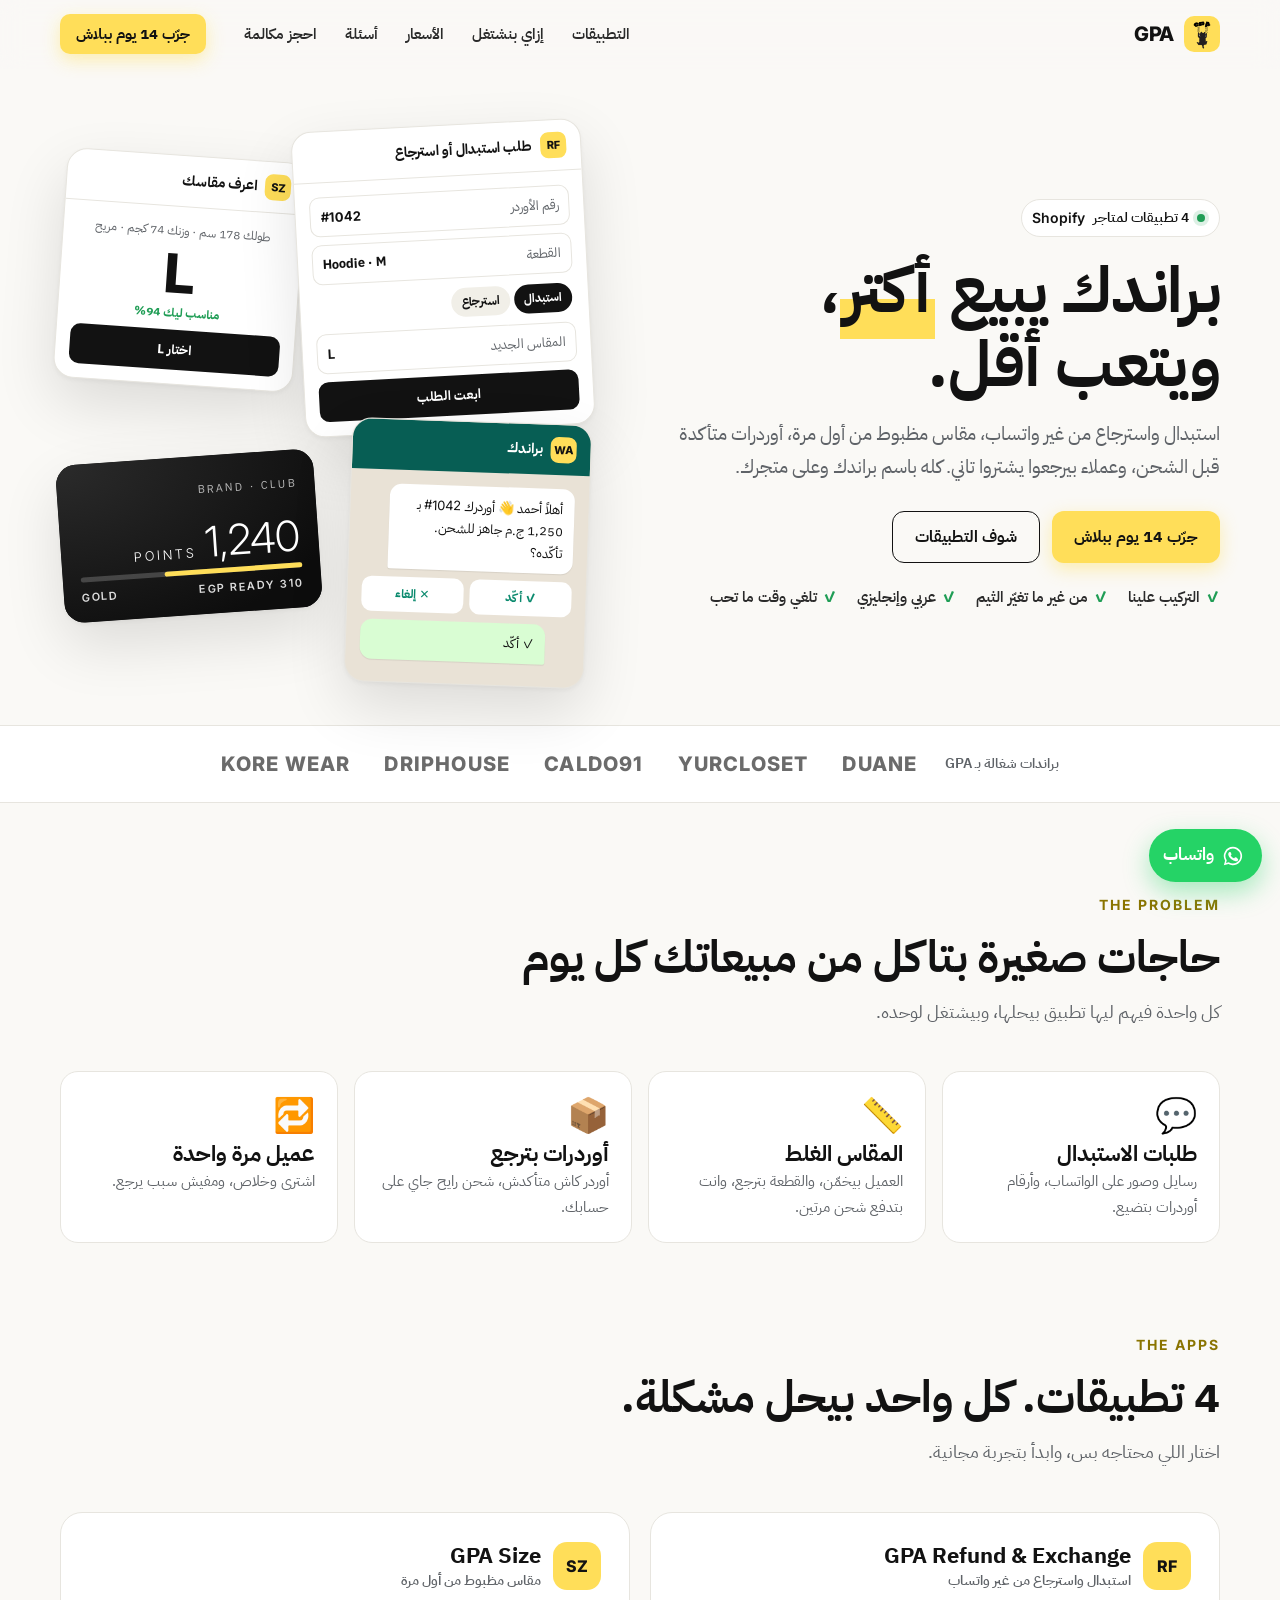
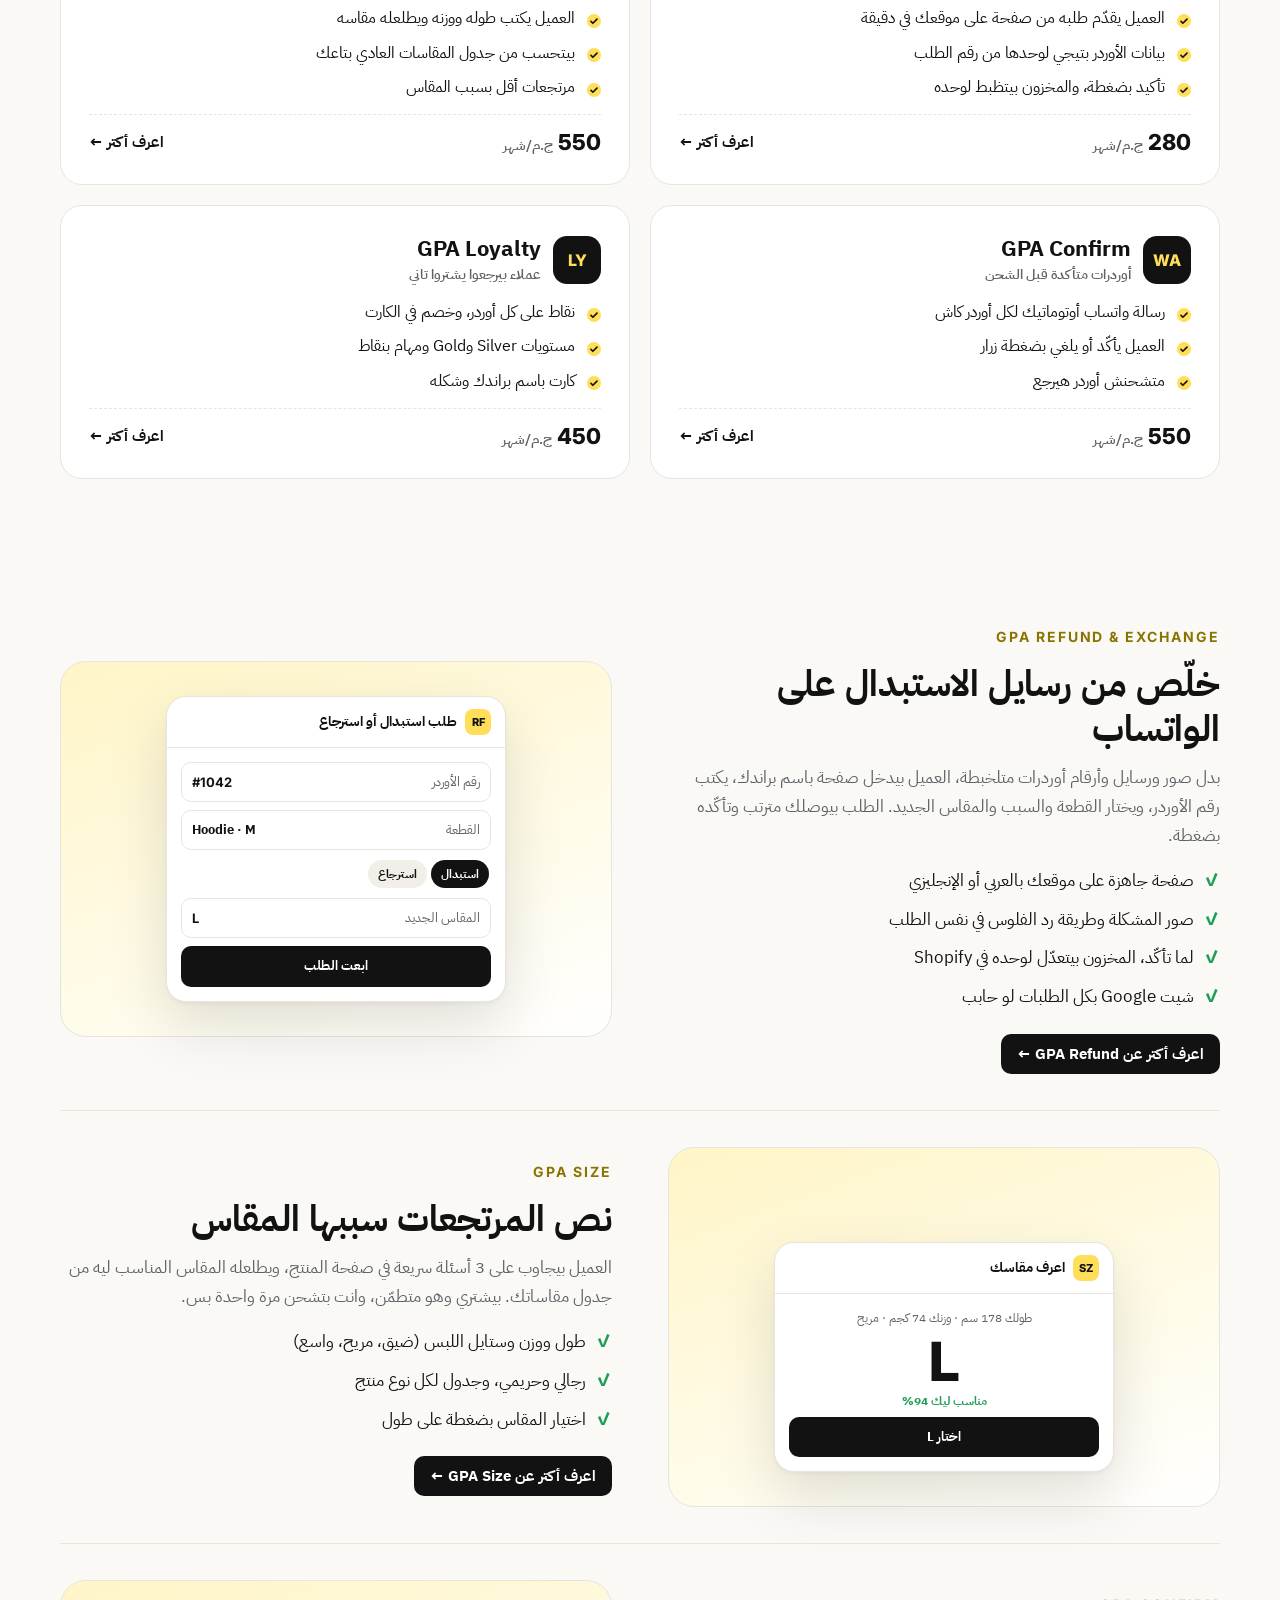
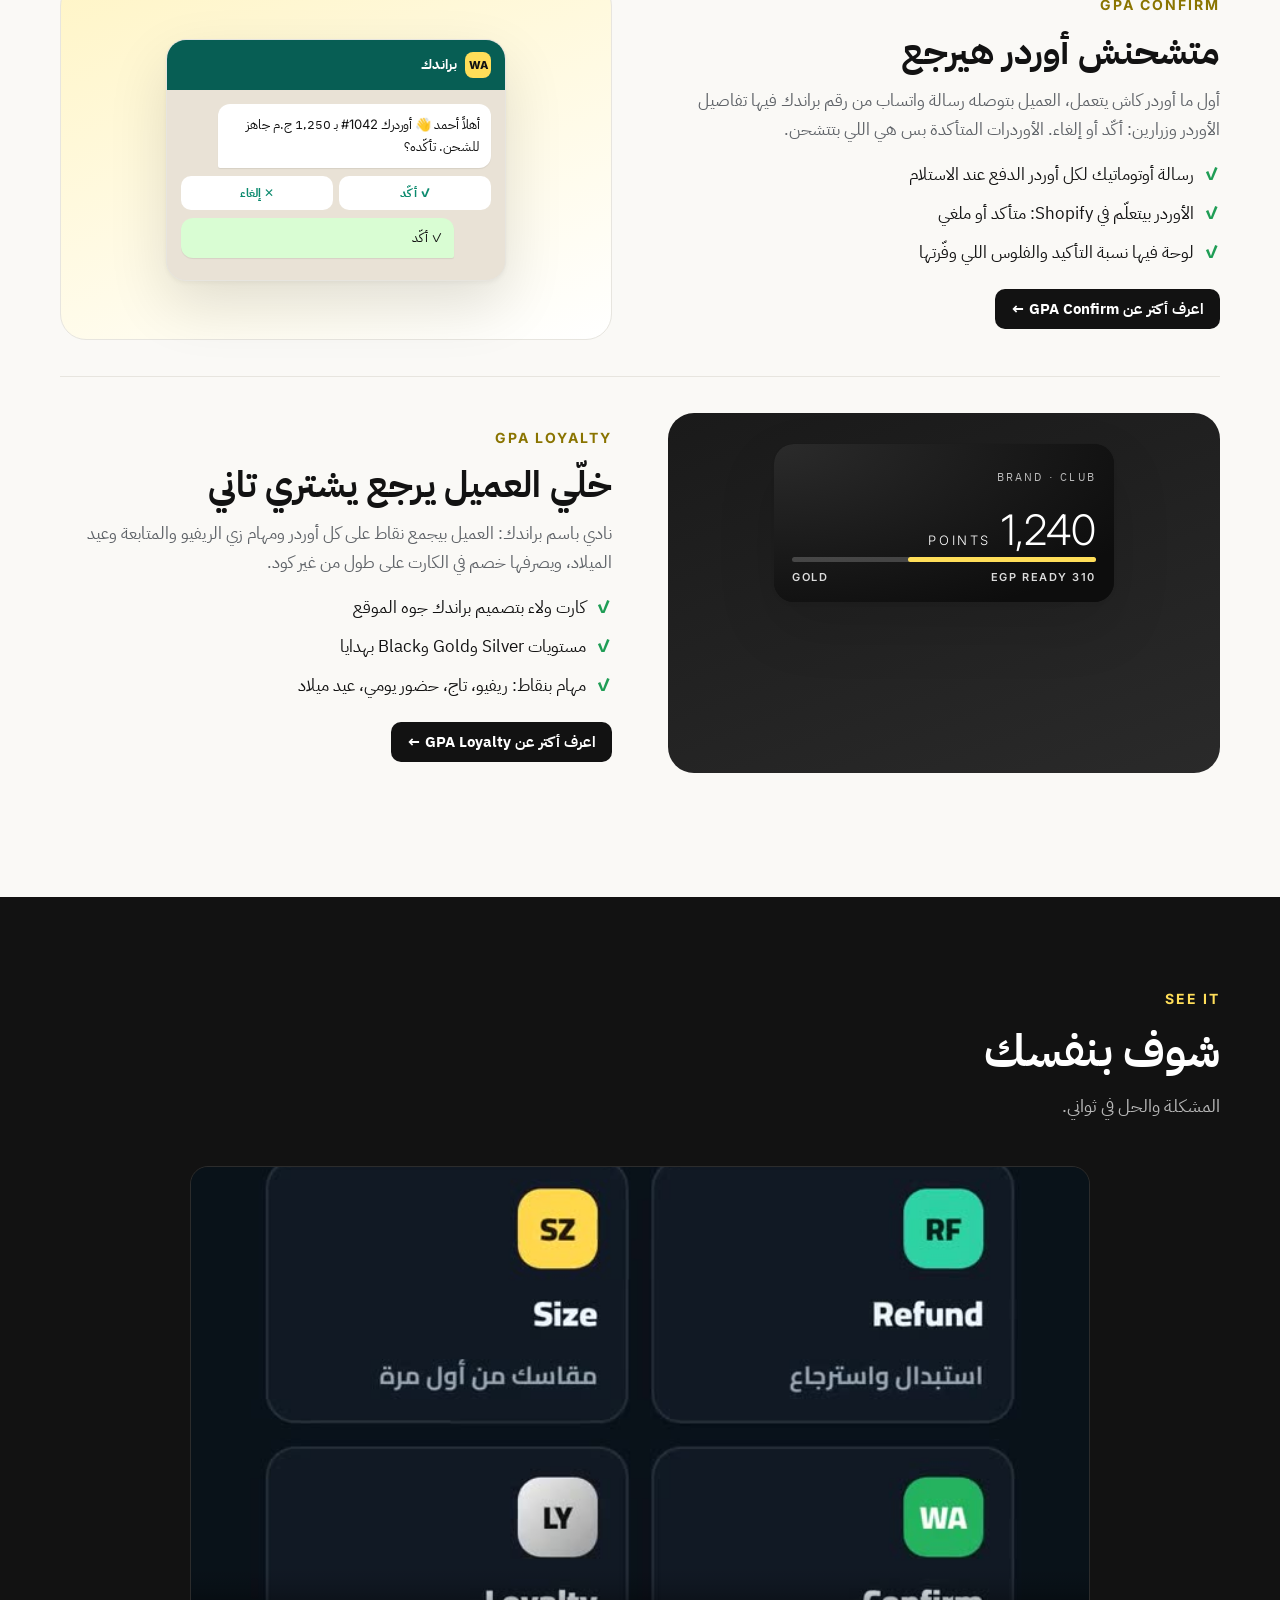
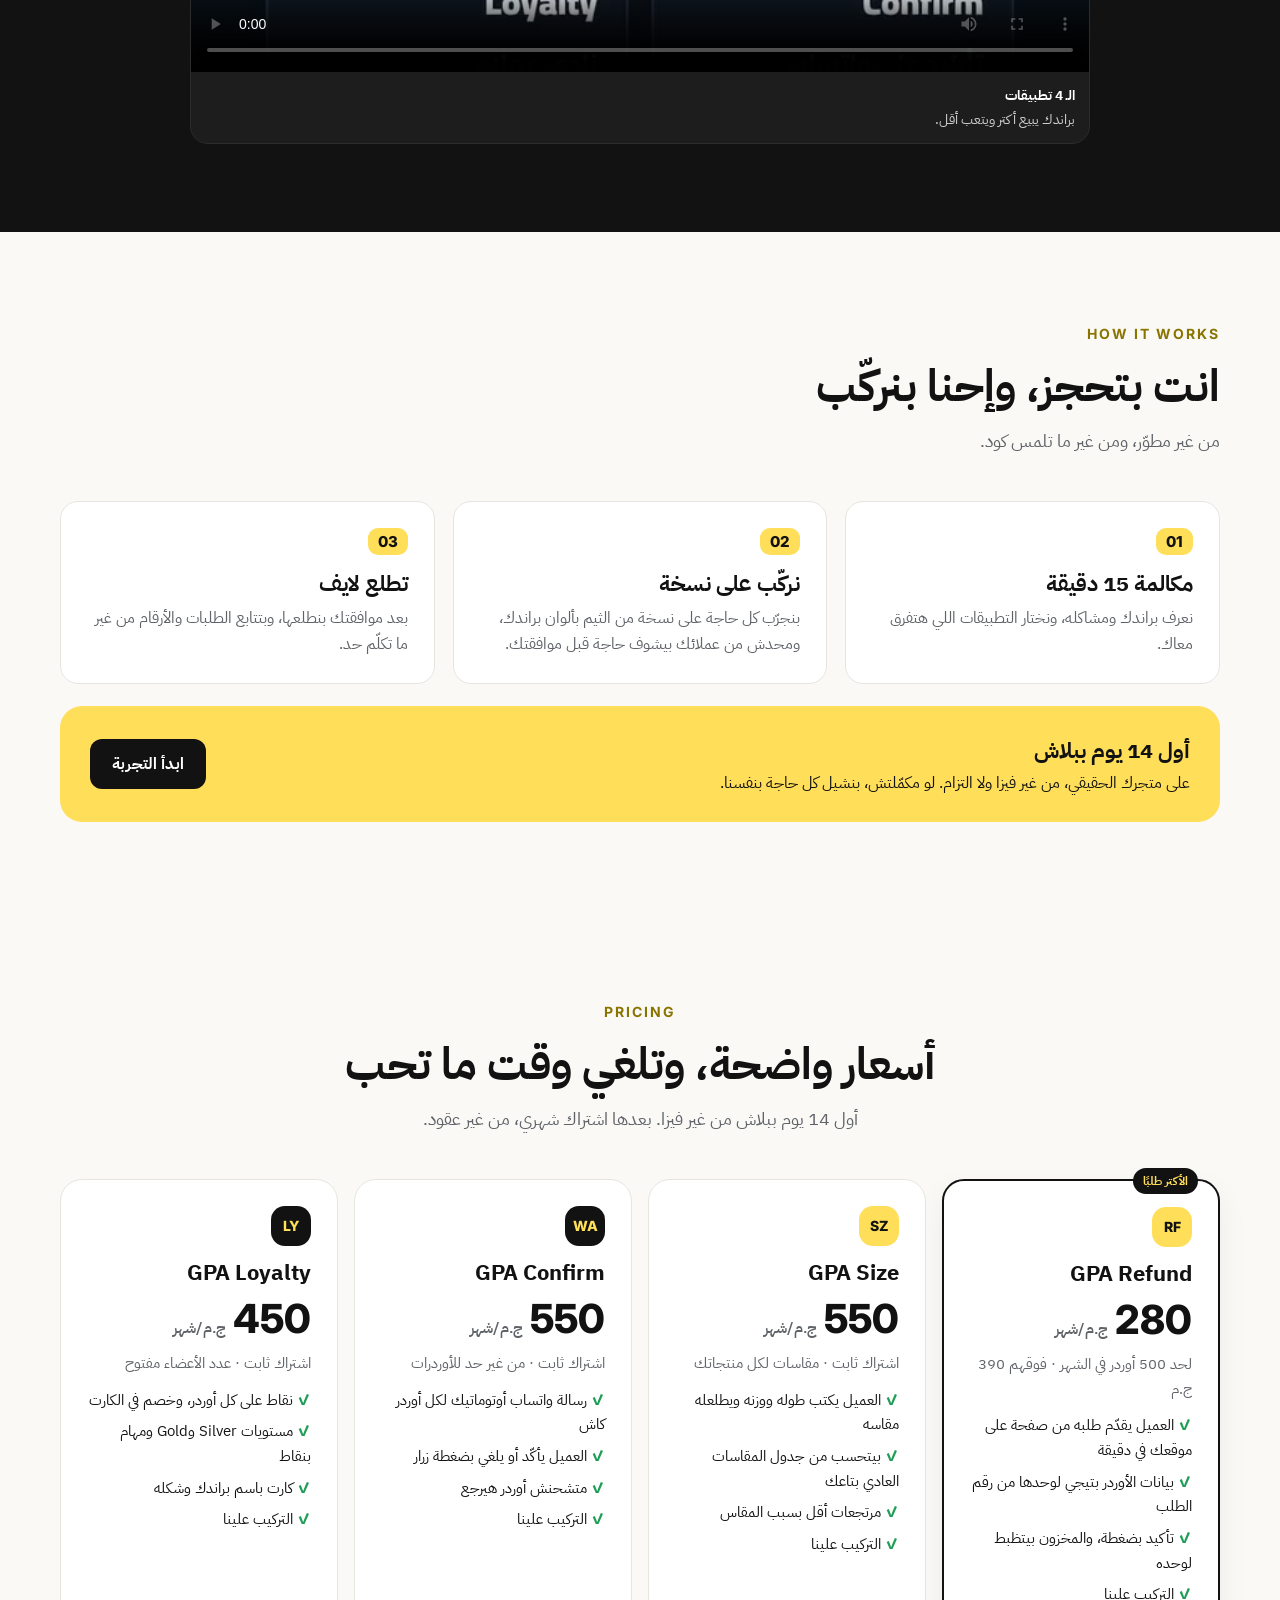
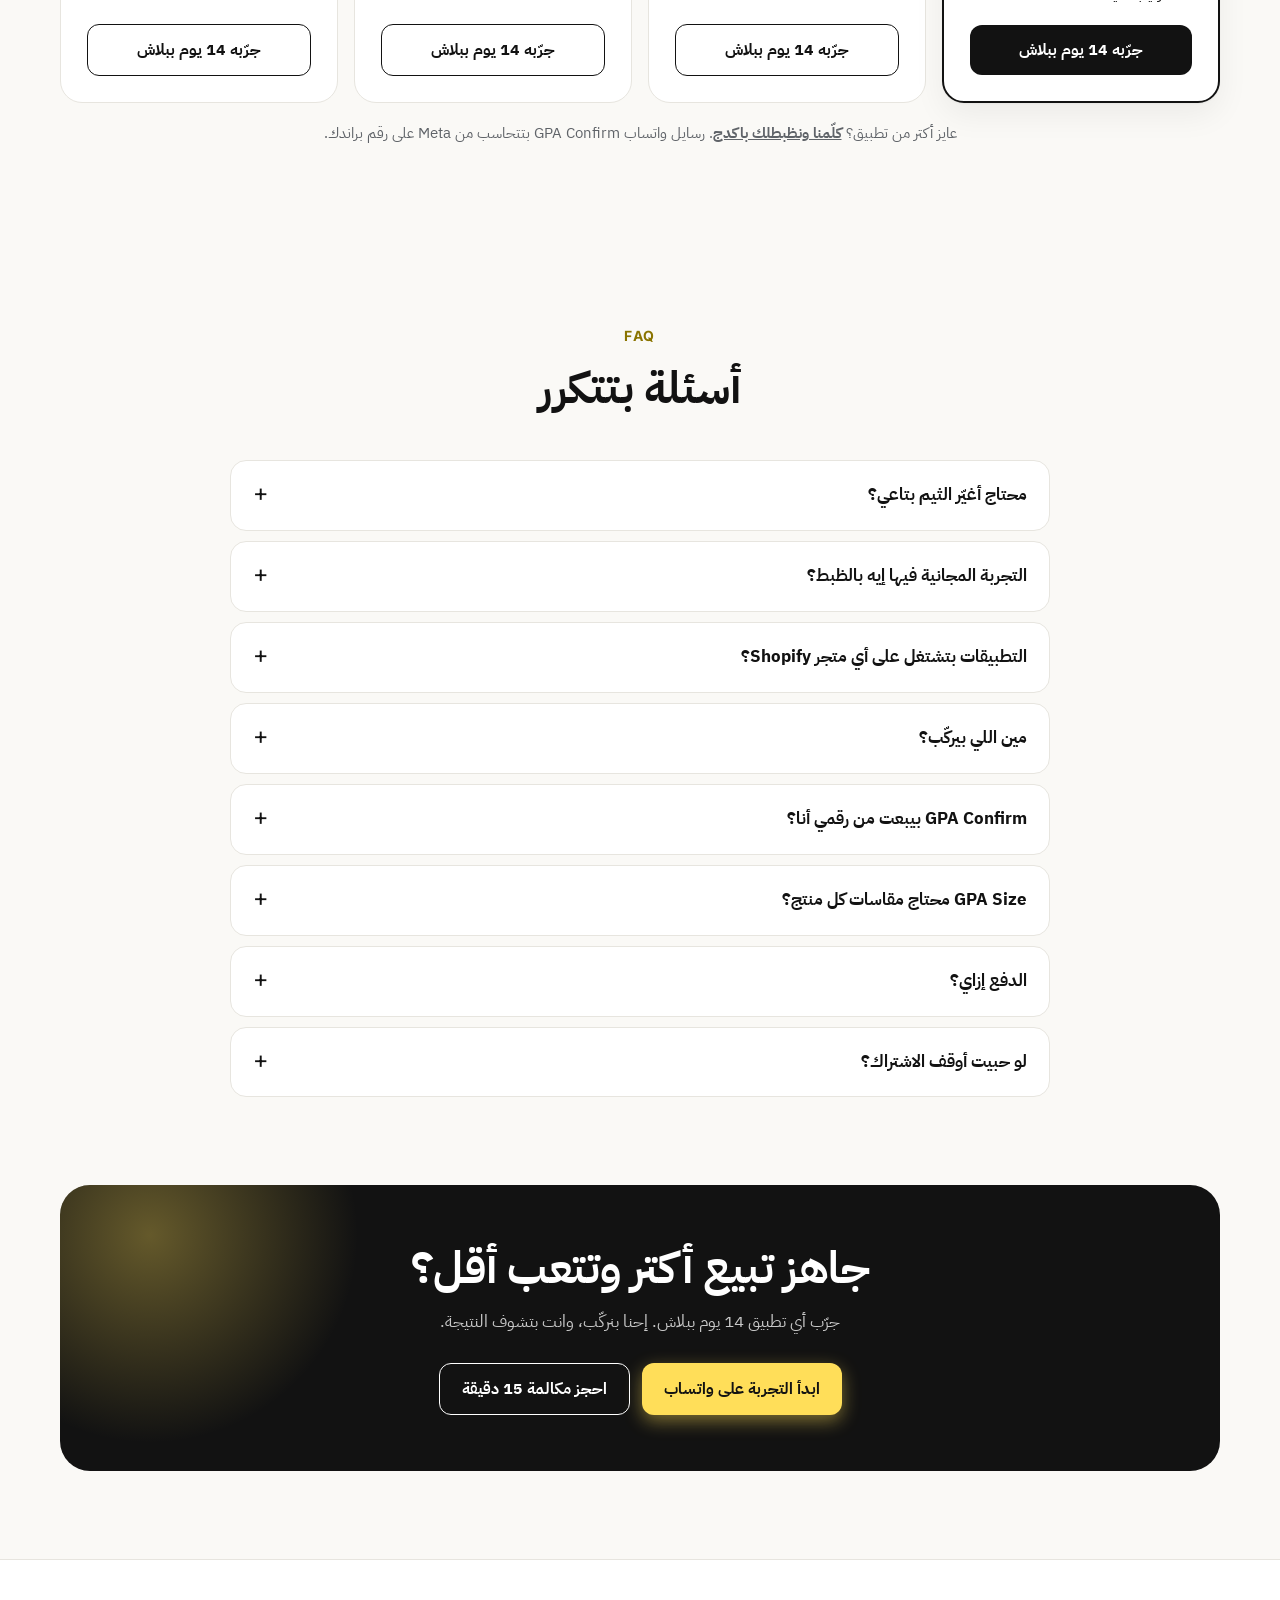
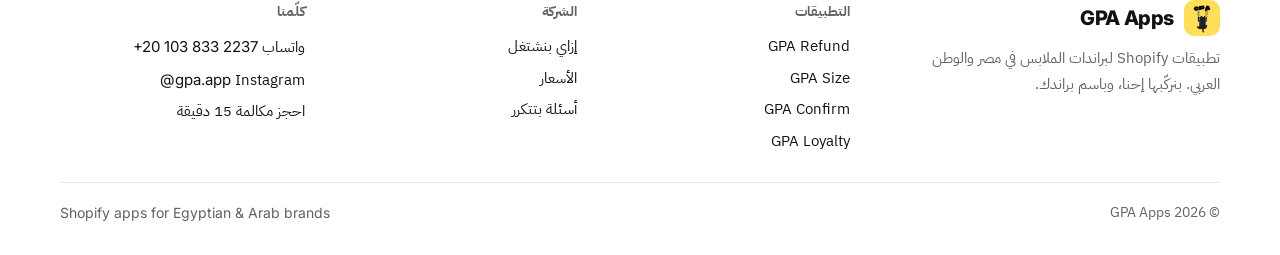
==== commit a15c4172: "Site: remove 2 videos, booking opens WhatsApp" ====
--- a/index.html
+++ b/index.html
@@ -26,7 +26,7 @@
     <li><a href="/#how">إزاي بنشتغل</a></li>
     <li><a href="/#pricing">الأسعار</a></li>
     <li><a href="/#faq">أسئلة</a></li>
-    <li><a href="https://calendar.google.com/calendar/appointments/schedules/AcZssZ11YEoTp_SYa7MoUZKUfnv4kD4lpiJBCSsYaWaPVU2jeeLzbQRAoo0PwLH8cImiU7Nhl1yxF6qz" target="_blank" rel="noopener">احجز مكالمة</a></li>
+    <li><a href="https://wa.me/201038332237?text=%D8%A3%D9%87%D9%84%D8%A7%D9%8B%20GPA%20%F0%9F%91%8B%20%D8%B9%D8%A7%D9%8A%D8%B2%20%D8%A3%D8%AD%D8%AC%D8%B2%20%D9%85%D9%83%D8%A7%D9%84%D9%85%D8%A9%2015%20%D8%AF%D9%82%D9%8A%D9%82%D8%A9%20%D9%86%D8%AA%D9%83%D9%84%D9%85%20%D9%81%D9%8A%D9%87%D8%A7%20%D8%B9%D9%86%20%D8%A7%D9%84%D8%AA%D8%B7%D8%A8%D9%8A%D9%82%D8%A7%D8%AA%20%D8%A7%D9%84%D9%84%D9%8A%20%D8%AA%D9%86%D9%81%D8%B9%20%D9%85%D8%AA%D8%AC%D8%B1%D9%8A.%20%D8%A7%D8%B3%D9%85%20%D8%A7%D9%84%D8%A8%D8%B1%D8%A7%D9%86%D8%AF%3A%20" target="_blank" rel="noopener">احجز مكالمة</a></li>
   </ul>
   <a class="btn btn-y btn-sm" href="https://wa.me/201038332237?text=%D8%A3%D9%87%D9%84%D8%A7%D9%8B%20GPA%20%F0%9F%91%8B%20%D8%B9%D8%A7%D9%8A%D8%B2%20%D8%A3%D8%AC%D8%B1%D9%91%D8%A8%20%D8%A7%D9%84%D8%AA%D8%B7%D8%A8%D9%8A%D9%82%D8%A7%D8%AA%2014%20%D9%8A%D9%88%D9%85%20%D8%A8%D8%A8%D9%84%D8%A7%D8%B4%20%D8%B9%D9%84%D9%89%20%D9%85%D8%AA%D8%AC%D8%B1%D9%8A" target="_blank" rel="noopener">جرّب 14 يوم ببلاش</a>
   <button class="menu-btn" aria-label="القايمة" aria-expanded="false" aria-controls="navlinks">☰</button>
@@ -83,10 +83,8 @@
 <div class="loy-pts"><span class="en">1,240</span> <span style="font-size:13px;letter-spacing:.2em">POINTS</span></div>
 <div class="loy-bar"><i></i></div><div class="loy-foot"><span>310 EGP READY</span><span>GOLD</span></div></div></div></div></div></div></section>
 <section class="band" id="videos"><div class="wrap"><div class="sec-head rv"><span class="kicker en">See it</span><h2>شوف بنفسك</h2><p class="sub">المشكلة والحل في ثواني.</p></div>
-<div class="videos">
+<div class="videos one">
 <div class="vid wide rv"><video src="/promo-apps.mp4" poster="/promo-apps.jpg" controls preload="metadata" playsinline data-lazy></video><p><b>الـ 4 تطبيقات</b>براندك يبيع أكتر ويتعب أقل.</p></div>
-<div class="vid rv"><video src="/promo-voice.mp4" poster="/promo-voice.jpg" controls preload="metadata" playsinline data-lazy></video><p><b>GPA Refund بالصوت</b>من رسايل الواتساب لصفحة باسم براندك.</p></div>
-<div class="vid rv"><video src="/promo-short.mp4" poster="/promo-short.jpg" controls preload="metadata" playsinline data-lazy></video><p><b>النسخة القصيرة</b>الطلب بيوصلك جاهز في 4 خطوات.</p></div>
 </div></div></section>
 <section id="how"><div class="wrap"><div class="sec-head rv"><span class="kicker en">How it works</span><h2>انت بتحجز، وإحنا بنركّب</h2><p class="sub">من غير مطوّر، ومن غير ما تلمس كود.</p></div>
 <div class="steps"><div class="step rv"><h3>مكالمة 15 دقيقة</h3><p>نعرف براندك ومشاكله، ونختار التطبيقات اللي هتفرق معاك.</p></div><div class="step rv"><h3>نركّب على نسخة</h3><p>بنجرّب كل حاجة على نسخة من الثيم بألوان براندك، ومحدش من عملائك بيشوف حاجة قبل موافقتك.</p></div><div class="step rv"><h3>تطلع لايف</h3><p>بعد موافقتك بنطلعها، وبتتابع الطلبات والأرقام من غير ما تكلّم حد.</p></div></div>
@@ -111,14 +109,14 @@
 </div></section>
 <section id="faq"><div class="wrap"><div class="sec-head center rv"><span class="kicker en">FAQ</span><h2>أسئلة بتتكرر</h2></div><div class="faq"><details class="rv"><summary>محتاج أغيّر الثيم بتاعي؟</summary><p>لأ. كل تطبيق بيتركّب كجزء من الثيم الحالي، وبنجربه على نسخة الأول قبل ما يظهر لعملائك.</p></details><details class="rv"><summary>التجربة المجانية فيها إيه بالظبط؟</summary><p>14 يوم كاملين على متجرك الحقيقي، من غير فيزا ومن غير التزام. لو مكمّلتش، بنشيل كل حاجة من المتجر بنفسنا.</p></details><details class="rv"><summary>التطبيقات بتشتغل على أي متجر Shopify؟</summary><p>أيوه، على الثيمات الجديدة والقديمة، وبالعربي أو الإنجليزي.</p></details><details class="rv"><summary>مين اللي بيركّب؟</summary><p>إحنا. بنتكلم 15 دقيقة، وبعدها بنركّب ونظبط الشكل على ألوان براندك، وانت بتوافق قبل ما يطلع لايف.</p></details><details class="rv"><summary>GPA Confirm بيبعت من رقمي أنا؟</summary><p>أيوه. الرسايل بتطلع من رقم واتساب براندك الرسمي، وبنساعدك تربطه على WhatsApp Business.</p></details><details class="rv"><summary>GPA Size محتاج مقاسات كل منتج؟</summary><p>كفاية جدول المقاسات العادي (الطول والعرض). العميل يكتب طوله ووزنه، والمقاس بيتحسب منه.</p></details><details class="rv"><summary>الدفع إزاي؟</summary><p>اشتراك شهري بالجنيه المصري، والدفع InstaPay أو تحويل. بيوصلك تذكير قبل ميعاد الدفع.</p></details><details class="rv"><summary>لو حبيت أوقف الاشتراك؟</summary><p>بتوقفه وقت ما تحب، من غير عقود ولا مدة إجبارية.</p></details></div></div></section>
 <div class="final"><div class="wrap"><div class="box rv"><h2>جاهز تبيع أكتر وتتعب أقل؟</h2><p>جرّب أي تطبيق 14 يوم ببلاش. إحنا بنركّب، وانت بتشوف النتيجة.</p>
-<div class="cta-row"><a class="btn btn-y" href="https://wa.me/201038332237?text=%D8%A3%D9%87%D9%84%D8%A7%D9%8B%20GPA%20%F0%9F%91%8B%20%D8%B9%D8%A7%D9%8A%D8%B2%20%D8%A3%D8%AC%D8%B1%D9%91%D8%A8%20%D8%A7%D9%84%D8%AA%D8%B7%D8%A8%D9%8A%D9%82%D8%A7%D8%AA%2014%20%D9%8A%D9%88%D9%85%20%D8%A8%D8%A8%D9%84%D8%A7%D8%B4%20%D8%B9%D9%84%D9%89%20%D9%85%D8%AA%D8%AC%D8%B1%D9%8A" target="_blank" rel="noopener">ابدأ التجربة على واتساب</a><a class="btn btn-ghost" href="https://calendar.google.com/calendar/appointments/schedules/AcZssZ11YEoTp_SYa7MoUZKUfnv4kD4lpiJBCSsYaWaPVU2jeeLzbQRAoo0PwLH8cImiU7Nhl1yxF6qz" target="_blank" rel="noopener">احجز مكالمة 15 دقيقة</a></div></div></div></div>
+<div class="cta-row"><a class="btn btn-y" href="https://wa.me/201038332237?text=%D8%A3%D9%87%D9%84%D8%A7%D9%8B%20GPA%20%F0%9F%91%8B%20%D8%B9%D8%A7%D9%8A%D8%B2%20%D8%A3%D8%AC%D8%B1%D9%91%D8%A8%20%D8%A7%D9%84%D8%AA%D8%B7%D8%A8%D9%8A%D9%82%D8%A7%D8%AA%2014%20%D9%8A%D9%88%D9%85%20%D8%A8%D8%A8%D9%84%D8%A7%D8%B4%20%D8%B9%D9%84%D9%89%20%D9%85%D8%AA%D8%AC%D8%B1%D9%8A" target="_blank" rel="noopener">ابدأ التجربة على واتساب</a><a class="btn btn-ghost" href="https://wa.me/201038332237?text=%D8%A3%D9%87%D9%84%D8%A7%D9%8B%20GPA%20%F0%9F%91%8B%20%D8%B9%D8%A7%D9%8A%D8%B2%20%D8%A3%D8%AD%D8%AC%D8%B2%20%D9%85%D9%83%D8%A7%D9%84%D9%85%D8%A9%2015%20%D8%AF%D9%82%D9%8A%D9%82%D8%A9%20%D9%86%D8%AA%D9%83%D9%84%D9%85%20%D9%81%D9%8A%D9%87%D8%A7%20%D8%B9%D9%86%20%D8%A7%D9%84%D8%AA%D8%B7%D8%A8%D9%8A%D9%82%D8%A7%D8%AA%20%D8%A7%D9%84%D9%84%D9%8A%20%D8%AA%D9%86%D9%81%D8%B9%20%D9%85%D8%AA%D8%AC%D8%B1%D9%8A.%20%D8%A7%D8%B3%D9%85%20%D8%A7%D9%84%D8%A8%D8%B1%D8%A7%D9%86%D8%AF%3A%20" target="_blank" rel="noopener">احجز مكالمة 15 دقيقة</a></div></div></div></div>
 </main>
 <footer><div class="wrap">
   <div><a class="logo" href="/"><img src="/gpa-logo.png" alt="" width="36" height="36">GPA Apps</a>
     <p style="color:var(--muted);margin-top:10px;max-width:320px">تطبيقات Shopify لبراندات الملابس في مصر والوطن العربي. بنركّبها إحنا، وباسم براندك.</p></div>
   <div><h4>التطبيقات</h4><ul><li><a href="/refund.html">GPA Refund</a></li><li><a href="/size.html">GPA Size</a></li><li><a href="/confirm.html">GPA Confirm</a></li><li><a href="/loyalty.html">GPA Loyalty</a></li></ul></div>
   <div><h4>الشركة</h4><ul><li><a href="/#how">إزاي بنشتغل</a></li><li><a href="/#pricing">الأسعار</a></li><li><a href="/#faq">أسئلة بتتكرر</a></li></ul></div>
-  <div><h4>كلّمنا</h4><ul><li><a href="https://wa.me/201038332237?text=%D8%A3%D9%87%D9%84%D8%A7%D9%8B%20GPA%20%F0%9F%91%8B" target="_blank" rel="noopener">واتساب <span class="en">+20 103 833 2237</span></a></li><li><a href="https://instagram.com/gpa.app" target="_blank" rel="noopener">Instagram <span class="en">@gpa.app</span></a></li><li><a href="https://calendar.google.com/calendar/appointments/schedules/AcZssZ11YEoTp_SYa7MoUZKUfnv4kD4lpiJBCSsYaWaPVU2jeeLzbQRAoo0PwLH8cImiU7Nhl1yxF6qz" target="_blank" rel="noopener">احجز مكالمة 15 دقيقة</a></li></ul></div>
+  <div><h4>كلّمنا</h4><ul><li><a href="https://wa.me/201038332237?text=%D8%A3%D9%87%D9%84%D8%A7%D9%8B%20GPA%20%F0%9F%91%8B" target="_blank" rel="noopener">واتساب <span class="en">+20 103 833 2237</span></a></li><li><a href="https://instagram.com/gpa.app" target="_blank" rel="noopener">Instagram <span class="en">@gpa.app</span></a></li><li><a href="https://wa.me/201038332237?text=%D8%A3%D9%87%D9%84%D8%A7%D9%8B%20GPA%20%F0%9F%91%8B%20%D8%B9%D8%A7%D9%8A%D8%B2%20%D8%A3%D8%AD%D8%AC%D8%B2%20%D9%85%D9%83%D8%A7%D9%84%D9%85%D8%A9%2015%20%D8%AF%D9%82%D9%8A%D9%82%D8%A9%20%D9%86%D8%AA%D9%83%D9%84%D9%85%20%D9%81%D9%8A%D9%87%D8%A7%20%D8%B9%D9%86%20%D8%A7%D9%84%D8%AA%D8%B7%D8%A8%D9%8A%D9%82%D8%A7%D8%AA%20%D8%A7%D9%84%D9%84%D9%8A%20%D8%AA%D9%86%D9%81%D8%B9%20%D9%85%D8%AA%D8%AC%D8%B1%D9%8A.%20%D8%A7%D8%B3%D9%85%20%D8%A7%D9%84%D8%A8%D8%B1%D8%A7%D9%86%D8%AF%3A%20" target="_blank" rel="noopener">احجز مكالمة 15 دقيقة</a></li></ul></div>
   <div class="copy"><span>© <span id="year">2026</span> GPA Apps</span><span class="en">Shopify apps for Egyptian &amp; Arab brands</span></div>
 </div></footer>
 <a class="wa-float" href="https://wa.me/201038332237?text=%D8%A3%D9%87%D9%84%D8%A7%D9%8B%20GPA%20%F0%9F%91%8B" target="_blank" rel="noopener" aria-label="كلّمنا واتساب"><svg viewBox="0 0 24 24" fill="currentColor" aria-hidden="true"><path d="M12 2a10 10 0 0 0-8.6 15.1L2 22l5-1.3A10 10 0 1 0 12 2Zm0 18.2c-1.5 0-3-.4-4.3-1.2l-.3-.2-3 .8.8-2.9-.2-.3A8.2 8.2 0 1 1 12 20.2Zm4.5-6.1c-.2-.1-1.5-.7-1.7-.8-.2-.1-.4-.1-.6.1l-.8 1c-.1.2-.3.2-.5.1a6.7 6.7 0 0 1-3.3-2.9c-.3-.4.2-.4.7-1.3.1-.2 0-.3 0-.4l-.8-1.8c-.2-.5-.4-.4-.6-.4h-.5a1 1 0 0 0-.7.3 3 3 0 0 0-.9 2.2 5.2 5.2 0 0 0 1.1 2.8 11.9 11.9 0 0 0 4.6 4c1.7.7 2.4.8 3.2.7.5-.1 1.5-.6 1.7-1.2.2-.6.2-1.1.2-1.2-.1-.1-.3-.2-.6-.3Z"/></svg><span>واتساب</span></a>
--- a/site.css
+++ b/site.css
@@ -128,6 +128,7 @@
 .band .sub{color:#b8b8b8}
 .band .kicker{color:var(--y)}
 .videos{display:grid;grid-template-columns:2fr 1fr 1fr;gap:16px;align-items:start}
+.videos.one{grid-template-columns:1fr;max-width:900px;margin-inline:auto}
 .vid{background:#1d1d1d;border-radius:18px;overflow:hidden;border:1px solid #2c2c2c}
 .vid video{width:100%;aspect-ratio:9/16;object-fit:cover;background:#000}
 .vid.wide video{aspect-ratio:16/9}
